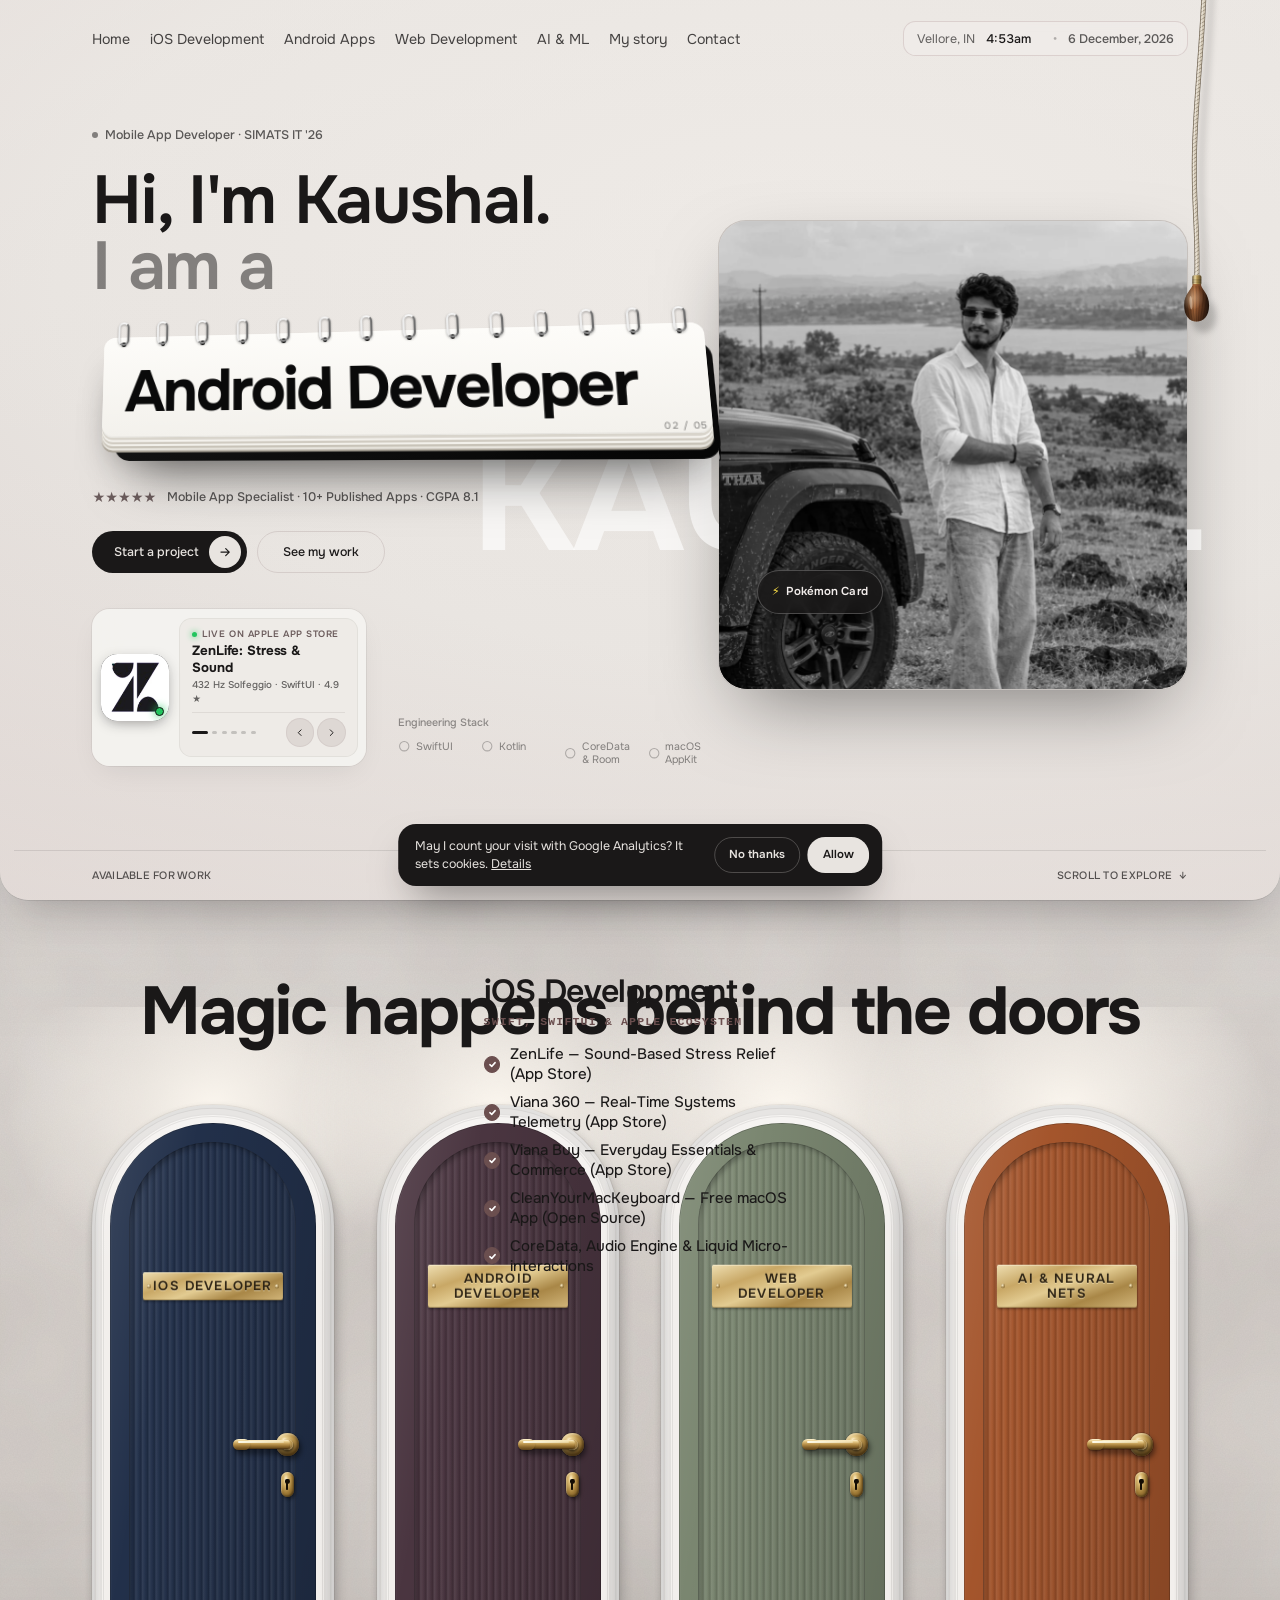
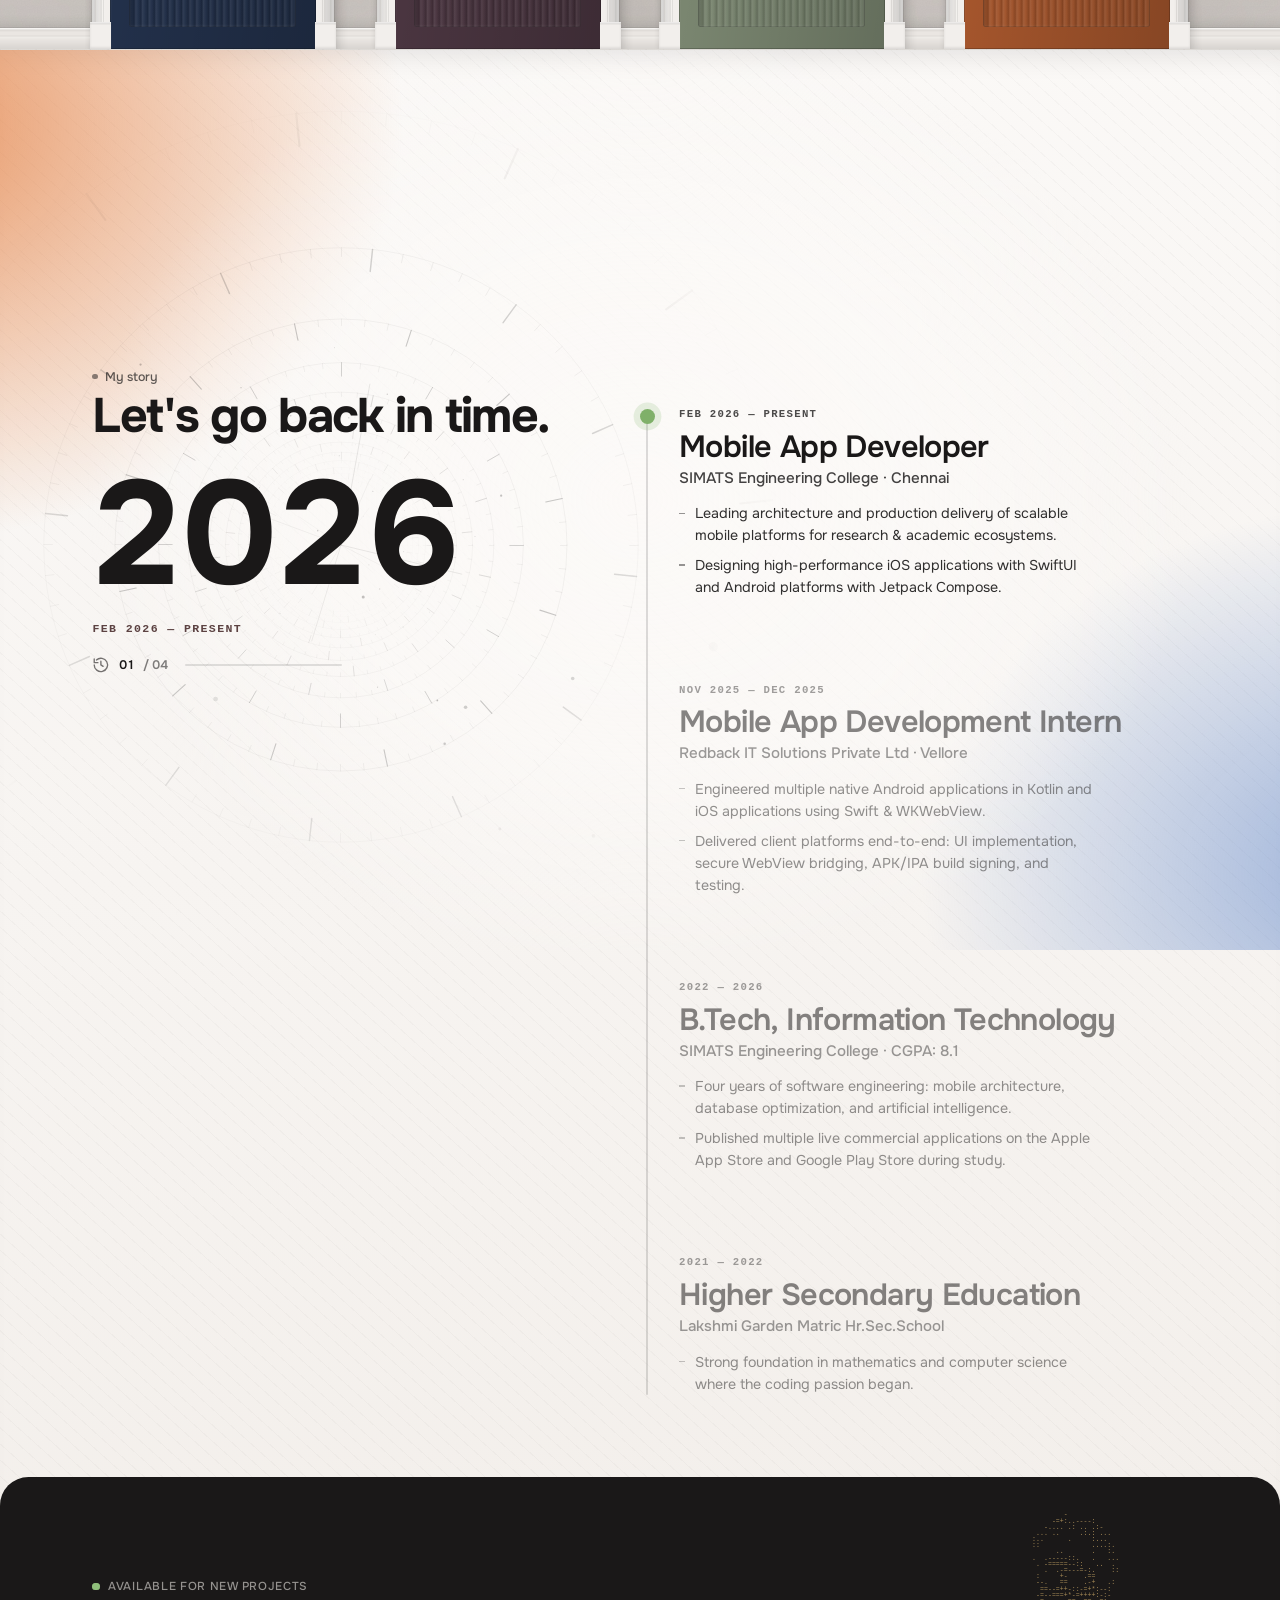
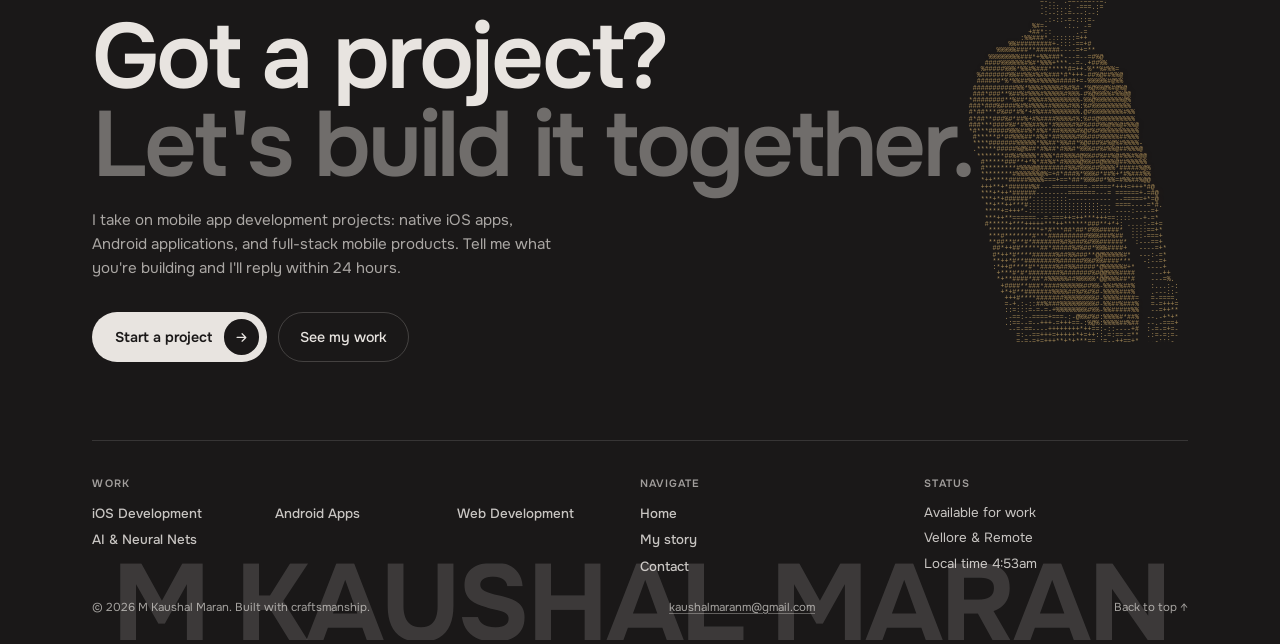
==== index.html @ 090dfb36 "fix: make web cards compact 2-column layout and show full image preview for CodeShift and Radar" ====
<!DOCTYPE html>
<html lang="en">
<head>
<meta charset="UTF-8" />
<meta name="viewport" content="width=device-width, initial-scale=1.0" />
<title>Kaushal's Portfolio</title>

<!-- Fonts & Preload -->
<link rel="preload" href="fonts/onest-latin.woff2" as="font" type="font/woff2" crossorigin>

<meta name="description" content="Portfolio of M Kaushal Maran — Mobile App Developer building native iOS (Swift, SwiftUI) and Android (Kotlin) applications. Creator of ZenLife, Viana 360, Viana Buy, and more." />
<meta name="theme-color" content="#1A1818" />
<meta property="og:title" content="Kaushal's Portfolio">
<meta property="og:description" content="Crafting scalable, high-performance iOS, Android, and modern Web applications with dynamic architectures.">
<meta property="og:type" content="website">
<meta property="og:url" content="https://kaushalboii.github.io/Kaushal-s-Portfolio/">
<meta property="og:image" content="assets/kaushal-opt.png">
<meta name="twitter:card" content="summary_large_image">
<meta name="twitter:title" content="Kaushal's Portfolio">
<meta name="twitter:description" content="Crafting scalable, high-performance iOS, Android, and modern Web applications.">
<meta name="twitter:image" content="assets/kaushal-opt.png">

<!-- Favicons & App Icons -->
<link rel="icon" type="image/svg+xml" href="favicon.svg">
<link rel="icon" type="image/png" sizes="32x32" href="favicon-32x32.png">
<link rel="icon" type="image/png" sizes="16x16" href="favicon-16x16.png">
<link rel="icon" type="image/png" sizes="192x192" href="icon-192.png">
<link rel="apple-touch-icon" sizes="180x180" href="apple-touch-icon.png">
<link rel="shortcut icon" href="favicon.ico">
<link rel="stylesheet" href="css/style.css?v=3.1">
</head>

<body>

<!-- ============ Skip link ============ -->
<a class="skip" href="#main">Skip to content</a>

<!-- ============ Stacking Loader ============ -->
<div class="loader" id="loader" aria-hidden="true">
  <div class="ld__bg"></div>
  <div class="ld__stack">
    <div class="ld__pill" style="--k:0;--c:#1F1C1C;--t:#E8E4E0;--dir:1"><span>M Kaushal Maran</span></div>
    <div class="ld__pill" style="--k:1;--c:#22304a;--t:#E8E4E0;--dir:-1"><span>iOS development</span></div>
    <div class="ld__pill" style="--k:2;--c:#4a3540;--t:#E8E4E0;--dir:1"><span>Android native</span></div>
    <div class="ld__pill" style="--k:3;--c:#7a8670;--t:#F3EEEC;--dir:-1"><span>Web development</span></div>
    <div class="ld__pill" style="--k:4;--c:#a4552c;--t:#F3EEEC;--dir:1"><span>AI &amp; Neural models</span></div>
    <div class="ld__pill" style="--k:5;--c:#C4B0B0;--t:#1A1818;--dir:-1"><span>Creative motion</span></div>
  </div>
  <div class="ld__hud">
    <div class="ld__top"><span><b>M Kaushal Maran</b> · Portfolio</span><span>iOS · Android · Web Dev · AI</span></div>
    <div class="ld__bot">
      <p class="ld__num"><small>Opening up the work</small><span id="ldCount">000</span></p>
      <div class="ld__bar"><i></i></div>
    </div>
  </div>
</div>

<script>
(function() {
  var ld = document.getElementById('loader');
  var count = document.getElementById('ldCount');
  if (!ld) return;
  var pills = ld.querySelectorAll('.ld__pill');
  var startTime = null;
  var isBot = /Lighthouse|HeadlessChrome|PageSpeed|insights/i.test(navigator.userAgent);
  var prefersReduced = window.matchMedia && window.matchMedia('(prefers-reduced-motion: reduce)').matches;
  var duration = (isBot || prefersReduced) ? 0 : 450;
  var finished = false;

  function endLoader() {
    if (finished) return;
    finished = true;
    ld.classList.add('out');
    document.body.classList.add('ready');
    window.__introReady = true;
    window.dispatchEvent(new CustomEvent('intro:ready'));
    setTimeout(function() {
      try { ld.remove(); } catch(e){}
    }, isBot ? 0 : 600);
  }

  if (isBot || prefersReduced) {
    endLoader();
    return;
  }

  function loop(now) {
    if (!startTime) startTime = now;
    var elapsed = now - startTime;
    var p = Math.min(1, elapsed / duration);
    var val = Math.floor(p * 100);
    if (count) count.textContent = String(val).padStart(3, '0');
    ld.style.setProperty('--p', p.toFixed(3));
    pills.forEach(function(pill, idx) {
      if (p >= (idx + 0.3) / (pills.length + 0.5)) {
        pill.classList.add('on');
      }
    });
    if (p < 1) {
      requestAnimationFrame(loop);
    } else {
      setTimeout(endLoader, 100);
    }
  }

  requestAnimationFrame(loop);
  setTimeout(endLoader, 1500);
})();
</script>

<!-- ============ Header ============ -->
<header class="hdr rv">
  <div class="shell hdr__in">
    <nav aria-label="Primary">
      <ul class="nav">
        <li><button data-go="home" aria-current="page"><span data-h="y 0 -2|o .8 1" data-hs="320 22" data-ht="button">Home</span></button></li>
        <li><button data-door="0"><span data-h="y 0 -2|o .8 1" data-hs="320 22" data-ht="button">iOS Development</span></button></li>
        <li><button data-door="1"><span data-h="y 0 -2|o .8 1" data-hs="320 22" data-ht="button">Android Apps</span></button></li>
        <li><button data-door="2"><span data-h="y 0 -2|o .8 1" data-hs="320 22" data-ht="button">Web Development</span></button></li>
        <li><button data-door="3"><span data-h="y 0 -2|o .8 1" data-hs="320 22" data-ht="button">AI &amp; ML</span></button></li>
        <li><button data-go="about"><span data-h="y 0 -2|o .8 1" data-hs="320 22" data-ht="button">My story</span></button></li>
        <li><button data-contact><span data-h="y 0 -2|o .8 1" data-hs="320 22" data-ht="button">Contact</span></button></li>
      </ul>
    </nav>
    <div class="hdr__right">
      <div class="chip clock" aria-label="Local time in Vellore">
        <span class="clock__lbl">Vellore, IN</span>
        <span class="clock__time tnum" data-time>--:--</span>
        <span class="clock__sep" aria-hidden="true">•</span>
        <span class="clock__date" data-date>-- ---</span><span class="clock__ds" data-dshort>-- ---</span>
      </div>
      <button class="chip menu-btn" id="menuBtn" style="min-height:44px;min-width:44px" aria-haspopup="dialog" aria-controls="navm" aria-label="Menu">
        <span data-h="s 1 1.05" data-hs="320 18" data-ht=".menu-btn"><svg aria-hidden="true" focusable="false" viewBox="0 0 24 24" fill="none" stroke="currentColor" stroke-width="2" stroke-linecap="round"><path d="M4 6h16M4 12h16M4 18h16"/></svg><span class="word">Menu</span></span>
      </button>
    </div>
  </div>
</header>

<!-- ============ Pull cord: light / dark switch ============ -->
<div class="cord" id="cord">
  <canvas class="cord__cv" aria-hidden="true"></canvas>
  <button class="cord__hit" id="cordHit" role="switch" aria-checked="false" aria-label="Dark mode (pull the cord)"></button>
</div>

<main id="main">
  <!-- ============ Hero ============ -->
  <section id="home" class="hero" aria-label="Introduction">
    <div class="hero__vig" aria-hidden="true"></div>

    <div class="hero__stage" id="heroStage">
      <div class="fig" id="fig">
        <span class="fig__wm" aria-hidden="true">KAUSHAL</span>
        <img id="figBase" src="assets/kaushal-bw.webp" alt="M Kaushal Maran" width="1024" height="1024" decoding="async" fetchpriority="high" aria-hidden="true">
        <canvas id="figCanvas" aria-hidden="true"></canvas>
        <button class="fig__card" id="holoOpen" aria-haspopup="dialog" aria-controls="holo"><span style="color:#fde047">⚡</span> Pokémon Card</button>
      </div>
    </div>

    <div class="shell hero__content">
      <div class="hero__left">
        <p class="eyebrow rv" style="--d:200ms">Mobile App Developer · SIMATS IT '26</p>
        <h1 class="h1">
          <span class="sr-only">Hi, I'm Kaushal. I am an iOS developer, Android developer, Web developer and systems engineer.</span>
          <span aria-hidden="true">
            <span class="line"><span style="--d:250ms">Hi, I'm Kaushal.</span></span>
            <span class="line"><span class="soft" style="--d:370ms">I am a</span></span>
            <span class="cal-line">
              <span class="cal rv" id="cal" style="--d:520ms">
                <span class="cal__body">
                  <span class="cal__stand"></span>
                  <span class="cal__stack">
                    <span class="cal__back"><span class="cal__holes"><i></i><i></i><i></i><i></i><i></i><i></i></span></span>
                    <span class="cal__page" data-under><span class="cal__holes"><i></i><i></i><i></i><i></i><i></i><i></i></span><span class="cal__word">AI &amp; ML Engineer</span><span class="cal__no">02 / 07</span><span class="cal__shade"></span></span>
                    <span class="cal__leaf">
                      <span class="cal__face"><span class="cal__holes"><i></i><i></i><i></i><i></i><i></i><i></i></span><span class="cal__word">Web Developer</span><span class="cal__no">01 / 07</span><span class="cal__shade"></span></span>
                      <span class="cal__rear"><span class="cal__holes"></span></span>
                    </span>
                  </span>
                  <span class="cal__rings"><i></i><i></i><i></i><i></i><i></i><i></i></span>
                </span>
                <span class="cal__measure"></span>
              </span>
            </span>
          </span>
        </h1>

        <div class="rating rv" style="--d:650ms">
          <div class="stars">★★★★★</div>
          <p>Mobile App Specialist · 10+ Published Apps · CGPA 8.1</p>
        </div>

        <div class="ctas rv" style="--d:750ms">
          <button class="pill pill--dark pill--arrow" data-contact>
            <span class="pill__in" data-h="s 1 1.04" data-hs="320 18" data-ht=".pill">Start a project
              <span class="pill__badge"><svg aria-hidden="true" focusable="false" viewBox="0 0 24 24" fill="none" stroke="currentColor" stroke-width="2" stroke-linecap="round" stroke-linejoin="round" data-h="x 0 3" data-hs="320 18" data-ht=".pill"><path d="M5 12h14M13 6l6 6-6 6"/></svg></span>
            </span>
          </button>
          <button class="pill pill--outline" data-go="works">
            <span class="pill__in" data-h="s 1 1.04" data-hs="320 18" data-ht=".pill">See my work</span>
          </button>
        </div>
      </div>

      <div class="hero__right">
        <!-- Interactive Hero Card -->
        <div class="hcard rv" id="hcard" role="button" tabindex="0" aria-label="Open project showcase" style="--d:850ms">
          <div class="hcard__row">
            <div class="hcard__tile" aria-hidden="true">
              <img id="hcardIcon" src="assets/apps/zenlife-icon.webp" alt="ZenLife App Icon" width="152" height="152" class="hcard__tile-img">
              <span class="hcard__tile-badge" title="Live on Store"></span>
            </div>
            <div class="hcard__panel">
              <div class="slot">
                <div class="slide active" data-i="0" data-door="0">
                  <p class="slide__cap">Live on Apple App Store</p>
                  <p class="slide__ttl">ZenLife: Stress &amp; Sound</p>
                  <p class="slide__sub">432 Hz Solfeggio · SwiftUI · 4.9 ★</p>
                </div>
                <div class="slide" data-i="1" data-door="0" style="opacity:0;transform:translateY(12px)">
                  <p class="slide__cap">Live on Apple App Store</p>
                  <p class="slide__ttl">Viana 360: IoT Telemetry</p>
                  <p class="slide__sub">Swift · Combine · Real-Time Radar</p>
                </div>
                <div class="slide" data-i="2" data-door="0" style="opacity:0;transform:translateY(12px)">
                  <p class="slide__cap">Live on Apple App Store</p>
                  <p class="slide__ttl">Viana Buy: Quick Commerce</p>
                  <p class="slide__sub">SwiftUI · Essentials · Express Cart</p>
                </div>
                <div class="slide" data-i="3" data-door="1" style="opacity:0;transform:translateY(12px)">
                  <p class="slide__cap">Live on Google Play Store</p>
                  <p class="slide__ttl">Vellore Ads Platform</p>
                  <p class="slide__sub">Kotlin · Compose · Regional Listings</p>
                </div>
                <div class="slide" data-i="4" data-door="2" style="opacity:0;transform:translateY(12px)">
                  <p class="slide__cap">Live Real-Time Web Platform</p>
                  <p class="slide__ttl">CodeShift: Code Editor</p>
                  <p class="slide__sub">Monaco Engine · Encrypted Sync · Free</p>
                </div>
                <div class="slide" data-i="5" data-door="0" style="opacity:0;transform:translateY(12px)">
                  <p class="slide__cap">Free macOS Open Source</p>
                  <p class="slide__ttl">CleanYourMacKeyboard</p>
                  <p class="slide__sub">Swift · Menu Bar Utility · GitHub</p>
                </div>
              </div>
              <div class="hcard__ctrl">
                <div class="dots"><i class="on"></i><i></i><i></i><i></i><i></i><i></i></div>
                <div class="arrows">
                  <button class="rnd rnd--prev" id="hcardPrev" aria-label="Previous app" type="button"><svg viewBox="0 0 24 24" fill="none" stroke="currentColor" stroke-width="2" stroke-linecap="round"><path d="M9 18l6-6-6-6"/></svg></button>
                  <button class="rnd rnd--next" id="hcardNext" aria-label="Next app" type="button"><svg viewBox="0 0 24 24" fill="none" stroke="currentColor" stroke-width="2" stroke-linecap="round"><path d="M9 18l6-6-6-6"/></svg></button>
                </div>
              </div>
            </div>
          </div>
        </div>

        <!-- Tech Stack Chips -->
        <div class="partners rv" style="--d:950ms">
          <p class="partners__lbl">Engineering Stack</p>
          <ul>
            <li><span><svg viewBox="0 0 24 24" fill="none" stroke="currentColor" stroke-width="2"><circle cx="12" cy="12" r="9"/></svg>SwiftUI</span></li>
            <li><span><svg viewBox="0 0 24 24" fill="none" stroke="currentColor" stroke-width="2"><circle cx="12" cy="12" r="9"/></svg>Kotlin</span></li>
            <li><span><svg viewBox="0 0 24 24" fill="none" stroke="currentColor" stroke-width="2"><circle cx="12" cy="12" r="9"/></svg>CoreData &amp; Room</span></li>
            <li><span><svg viewBox="0 0 24 24" fill="none" stroke="currentColor" stroke-width="2"><circle cx="12" cy="12" r="9"/></svg>macOS AppKit</span></li>
          </ul>
        </div>
      </div>
    </div>

    <div class="shell hero__bar rv">
      <span>Available for work</span>
      <span class="mid">Remote-first, worldwide · SIMATS IT '26</span>
      <span class="scroll">Scroll to explore <i aria-hidden="true">↓</i></span>
    </div>
  </section>

  <!-- ============ Doors ============ -->
  <section id="works" class="doors" aria-labelledby="doorsTitle">
    <div class="doors__tex" aria-hidden="true"></div>
    <div class="doors__pin">
    <div class="shell doors__wall">
      <h2 class="sr-only" id="doorsTitle">My work, one door per skill</h2>
      <p class="paint" aria-hidden="true">Magic happens <br class="mbr">behind the doors</p>
      <p class="doors__hint" aria-hidden="true">Swipe along the wall</p>
      <div class="dinfo" id="dinfo" aria-live="polite"><h3 class="dinfo__h"></h3><p class="dinfo__t"></p><ul class="dinfo__p"></ul></div>
      <p class="doors__dots" aria-hidden="true"><i class="on"></i><i></i><i></i><i></i></p>
      <ul class="doors__row">
        <!-- Door 0: iOS -->
        <li class="unit" style="--i:0;--door:#22304a;--door-dk:#1c2840">
          <button class="doorway" data-door="0" aria-label="Open the iOS Developer door">
            <span class="casing"></span>
            <span class="opening">
              <span class="room"></span>
              <span class="spill"></span>
              <span class="door">
                <span class="door__flute"></span>
                <span class="plate">iOS Developer</span>
                <span class="handle"><span class="handle__lever"></span><span class="handle__lock"></span></span>
                <span class="door__shade"></span>
                <span class="leak"></span>
              </span>
              <span class="sill"></span>
            </span>
            <span class="pool"></span>
          </button>
        </li>
        <!-- Door 1: Android -->
        <li class="unit" style="--i:1;--door:#4a3540;--door-dk:#3f2d37">
          <button class="doorway" data-door="1" aria-label="Open the Android Developer door">
            <span class="casing"></span>
            <span class="opening">
              <span class="room"></span>
              <span class="spill"></span>
              <span class="door">
                <span class="door__flute"></span>
                <span class="plate">Android Developer</span>
                <span class="handle"><span class="handle__lever"></span><span class="handle__lock"></span></span>
                <span class="door__shade"></span>
                <span class="leak"></span>
              </span>
              <span class="sill"></span>
            </span>
            <span class="pool"></span>
          </button>
        </li>
        <!-- Door 2: Web Development -->
        <li class="unit" style="--i:2;--door:#7a8670;--door-dk:#66705d">
          <button class="doorway" data-door="2" aria-label="Open the Web Developer door">
            <span class="casing"></span>
            <span class="opening">
              <span class="room"></span>
              <span class="spill"></span>
              <span class="door">
                <span class="door__flute"></span>
                <span class="plate">Web Developer</span>
                <span class="handle"><span class="handle__lever"></span><span class="handle__lock"></span></span>
                <span class="door__shade"></span>
                <span class="leak"></span>
              </span>
              <span class="sill"></span>
            </span>
            <span class="pool"></span>
          </button>
        </li>
        <!-- Door 3: AI & ML -->
        <li class="unit" style="--i:3;--door:#a4552c;--door-dk:#8c4826">
          <button class="doorway" data-door="3" aria-label="Open the AI &amp; ML Engineer door">
            <span class="casing"></span>
            <span class="opening">
              <span class="room"></span>
              <span class="spill"></span>
              <span class="door">
                <span class="door__flute"></span>
                <span class="plate">AI &amp; Neural Nets</span>
                <span class="handle"><span class="handle__lever"></span><span class="handle__lock"></span></span>
                <span class="door__shade"></span>
                <span class="leak"></span>
              </span>
              <span class="sill"></span>
            </span>
            <span class="pool"></span>
          </button>
        </li>
      </ul>
    </div>
    <div class="doors__floor" aria-hidden="true"></div>
    </div>
  </section>

  <!-- ============ About / Story ============ -->
  <section id="about" class="story" aria-labelledby="storyTitle" style="--n:4">
    <div class="story__amb" aria-hidden="true"><i></i><i></i><i></i><i></i></div>
    <div class="story__track">
      <div class="story__pin">
        <div class="shell story__stage">
          <div class="story__clock">
            <canvas class="story__bg" aria-hidden="true"></canvas>
            <p class="eyebrow">My story</p>
            <h2 class="story__h" id="storyTitle">Let's go back in time.</h2>
            <div class="story__yr" aria-hidden="true"><span class="dg"><span class="dg__c" style="--d:2"><i>0</i><i>1</i><i>2</i><i>3</i><i>4</i><i>5</i><i>6</i><i>7</i><i>8</i><i>9</i></span></span><span class="dg"><span class="dg__c" style="--d:0"><i>0</i><i>1</i><i>2</i><i>3</i><i>4</i><i>5</i><i>6</i><i>7</i><i>8</i><i>9</i></span></span><span class="dg"><span class="dg__c" style="--d:2"><i>0</i><i>1</i><i>2</i><i>3</i><i>4</i><i>5</i><i>6</i><i>7</i><i>8</i><i>9</i></span></span><span class="dg"><span class="dg__c" style="--d:6"><i>0</i><i>1</i><i>2</i><i>3</i><i>4</i><i>5</i><i>6</i><i>7</i><i>8</i><i>9</i></span></span></div>
            <p class="story__when" aria-hidden="true">Feb 2026 — Present</p>
            <div class="story__meter" aria-hidden="true">
              <svg aria-hidden="true" focusable="false" class="story__rw" viewBox="0 0 24 24" fill="none" stroke="currentColor" stroke-width="1.8" stroke-linecap="round" stroke-linejoin="round"><path d="M3 12a9 9 0 1 0 3-6.7"/><path d="M3 4v5h5"/><path d="M12 7v5l3 2"/></svg>
              <span class="story__count">01</span><span class="story__of">/ 04</span>
              <i class="story__bar"><b></b></i>
            </div>
          </div>
          <div class="story__line">
            <span class="story__rail" aria-hidden="true"></span><span class="story__ttrack" aria-hidden="true"><span class="story__tail"></span></span><span class="story__dtrack" aria-hidden="true"><span class="story__dot"></span></span>
            <ol class="story__list">
              <li class="ch ch--now" data-y="2026" data-when="Feb 2026 — Present">
                <p class="ch__date">Feb 2026 — Present</p>
                <h3 class="ch__t">Mobile App Developer</h3>
                <p class="ch__org">SIMATS Engineering College · Chennai</p>
                <ul class="ch__b">
                  <li>Leading architecture and production delivery of scalable mobile platforms for research &amp; academic ecosystems.</li>
                  <li>Designing high-performance iOS applications with SwiftUI and Android platforms with Jetpack Compose.</li>
                </ul>
              </li>
              <li class="ch" data-y="2025" data-when="Nov 2025 — Dec 2025">
                <p class="ch__date">Nov 2025 — Dec 2025</p>
                <h3 class="ch__t">Mobile App Development Intern</h3>
                <p class="ch__org">Redback IT Solutions Private Ltd · Vellore</p>
                <ul class="ch__b">
                  <li>Engineered multiple native Android applications in Kotlin and iOS applications using Swift &amp; WKWebView.</li>
                  <li>Delivered client platforms end-to-end: UI implementation, secure WebView bridging, APK/IPA build signing, and testing.</li>
                </ul>
              </li>
              <li class="ch" data-y="2022" data-when="2022 — 2026 (Graduating)">
                <p class="ch__date">2022 — 2026</p>
                <h3 class="ch__t">B.Tech, Information Technology</h3>
                <p class="ch__org">SIMATS Engineering College · CGPA: 8.1</p>
                <ul class="ch__b">
                  <li>Four years of software engineering: mobile architecture, database optimization, and artificial intelligence.</li>
                  <li>Published multiple live commercial applications on the Apple App Store and Google Play Store during study.</li>
                </ul>
              </li>
              <li class="ch" data-y="2021" data-when="2021 — 2022">
                <p class="ch__date">2021 — 2022</p>
                <h3 class="ch__t">Higher Secondary Education</h3>
                <p class="ch__org">Lakshmi Garden Matric Hr.Sec.School</p>
                <ul class="ch__b">
                  <li>Strong foundation in mathematics and computer science where the coding passion began.</li>
                </ul>
              </li>
            </ol>
          </div>
        </div>
      </div>
    </div>
  </section>
</main>

<!-- ============ Statement Footer ============ -->
<div class="sfw">
<footer class="sf" id="contact-footer" aria-labelledby="sfTitle">
  <!-- Kaushal ASCII Code Portrait Background -->
  <div class="sf__ascii-bg" aria-hidden="true">
    <pre class="sf__ascii">
                            -                               
                         -=+:..----:                        
                       -.... .: .. .:-                      
                     ... ..     .:.: ...                    
                    :..      .     :...                     
                    ::             ....:.                   
                          ..       .   :.                   
                    .  .-----::.   .   ...                  
                     . -=====--::   ..  .                   
                       .  .-=---=-:.    ::                  
                     :     +-    .==                        
                     --.   ==    .-+   .:                   
                      ==--=++-::-=+*:--:                    
                     -=--===+*-=++++:-:-                    
                      =-..  .==--==--=:                     
                      :-:::..: -===.:=                      
                      -:--::-=---:--:                       
                       .:-::-=-:::=-                        
                    %#=-    .:.. -=                         
                   +##*::      .-=                          
                 :%%###*.::::::=++                          
              %%#########+-:::-==+#                         
           %%%%%###**######----=+=**                        
         %%%%%%%%###*+%%###*---=--=#%@                      
        ####%%%%%%#%#*%%%+***--=-.+##%%                     
       %#####%%%*%%#%###*****#=++-%**%#%%=                  
      %#######%%##%%#%#%###*#*+++-##%@##%%@                 
      ######*%*%%##%%#%%%%#####+=-%%%%%#@%%                 
     ###########%%*%%%#%%%%#%#%#-*%@%%@%#@%@                
     ###*###**%##%#%%%#%%%%%#%%%-#%@%%%%#%%@@               
    *########**%##*#%%##%%%%%%%%-%%@%%%%%%%@%               
    ###*###%####%#%#%%%##%%%%#%%:%#%%%%%%%%%%               
    #*##***#%##*#%*+#%###%%%%%%%.@#%%%%%%%%#%%              
    #*##**###%#*##%+#%####%%%%#%:%##@%%%%%%%%%              
    ###***####%#*#%%##%#*#%%%%#%#%###%%@%%@#%%@             
    *#***#####%%%##%*#%#*##%%%%#%@#%#%%%%%%%%%%             
     #*****#*##%%%##*#%#*##%%%%#%%###%%%%%##%%%             
     ****#######%%%%%*%%##*%%##*%@###%#%@%#%%%%-            
     .*****#####%@%##*#%##*#%%#*%%%##%#%%@##%%%@            
      *******##%#%%%%*#%%*##%%%#@%%##%##%@#%%#%@@           
       #*****###**+*%*##%#*#%%%%@%%##@%%%@##%%%%%           
       #********#%%%@@#######%%#%%%##%%%%*#####%@%          
       ********#%%%%%%@%=+#*###%*%%%#*##%+*#%###%%          
       *++****#####%%%%===+==*##*%%%##*%%=#%%##%@@          
       +++**+*######%#---=========-=====*+++=+++*#@         
       ***+*++*######--------=======---= ======+-=#@        
       ***+*+######*:::::::::----------- --=====+*=@        
        **+**++***#::::::::::::::::::--- ====----=*#.       
        ****+=+++*-::::::::::::::::::::: ----:----=+        
        ***++**======--=-===++=++***+++==::::---+-=*        
        #*****+***+++++***++******###**+*+: ....:-=+=       
         *************+*#***##*##*#%%#####*  ::::==+*       
         ***#*******#***##########%%%###%##  :::-===+       
         **##**#**#*#######%#%###%#%%######*  :---==+       
          ##*++##*****##*#####%#%##*%%%####+   ----=+*      
          #*++*#****######%##%%###**@@%%%%%#*  ---:-=*      
          **++*#**########%######%%#%%####***   -:--=+      
          :*++#****#**####%##%%#####*@%%%%%#+*   ----+      
           +***#*#*########%#######%#@@%%%####    ---++     
           *+**####*##*#%%%%%##%%%%%*@@%%%##*#    ---=%.    
            +####**###*####%%%%%%##%%-%%#%%##%    :...:-:   
            +*+#**#######%%%%##%#%#%#-%%%%###%    .---::-   
             +++#****#######%%%%%%%%#-%%%%####=   =-====.   
             =-+.:-::##%###%%%%%%%%%#-%%##%###%   =-=+++=   
             ::=:::=-=-=-+%%%%%%%%#%%-%%#####%%   --=++**   
             .-==:--====+===-:-@%%#%#:%%%%#*##%  --.-+*+*   
             .:==--=--+++-=+++==-:%@%:%%%%##%##  --.-===+   
              --=-==----++++++++*++==:-::----+#  :-=-=+=-   
                =:--==+++=+++++*+=++::-=:==-=**  .:=-=:=-   
                =-=-=+=+++**+*+***==.:=--++==+*  ..-:::-
    </pre>
  </div>
  <div class="sf__in">
    <p class="sf__eye"><i></i>Available for new projects</p>
    <h2 class="sf__h" id="sfTitle">Got a project?<span>Let's build it together.</span></h2>
    <p class="sf__p">I take on mobile app development projects: native iOS apps, Android applications, and full-stack mobile products. Tell me what you're building and I'll reply within 24 hours.</p>
    <div class="sf__cta">
      <button class="sf__btn" data-contact>Start a project <b><svg viewBox="0 0 24 24" fill="none" stroke="currentColor" stroke-width="2" stroke-linecap="round" stroke-linejoin="round" aria-hidden="true"><path d="M5 12h14M13 6l6 6-6 6"/></svg></b></button>
      <button class="sf__ghost" data-go="works">See my work</button>
    </div>
    <div class="sf__cols">
      <div><h3>Work</h3><ul class="work"><li><a href="#works" data-door="0">iOS Development</a></li><li><a href="#works" data-door="1">Android Apps</a></li><li><a href="#works" data-door="2">Web Development</a></li><li><a href="#works" data-door="3">AI &amp; Neural Nets</a></li></ul></div>
      <div><h3>Navigate</h3><ul><li><a href="#home" data-go="home">Home</a></li><li><a href="#about" data-go="about">My story</a></li><li><button data-contact>Contact</button></li></ul></div>
      <div><h3>Status</h3><ul><li class="st">Available for work</li><li class="st">Vellore &amp; Remote</li><li class="st">Local time <span data-ftime>—</span></li></ul></div>
    </div>
    <div class="sf__bot"><span>© <span data-fyear>2026</span> M Kaushal Maran. Built with craftsmanship.</span><span class="sf__legal"><a href="mailto:kaushalmaranm@gmail.com">kaushalmaranm@gmail.com</a></span><button data-go="home">Back to top ↑</button></div>
  </div>
  <p class="sf__word" aria-hidden="true"><span class="full">M KAUSHAL MARAN</span><span class="short">KAUSHAL</span></p>
</footer>
</div>

<!-- ============ Floating Back to Top Button ============ -->
<button class="totop" data-go="home" aria-label="Back to top"><svg class="ring" viewBox="0 0 52 52" aria-hidden="true"><circle cx="26" cy="26" r="24"/></svg><svg class="ar" viewBox="0 0 24 24" fill="none" stroke="currentColor" stroke-width="2" stroke-linecap="round" stroke-linejoin="round" aria-hidden="true"><path d="M12 19V5M6 11l6-6 6 6"/></svg><span class="lbl">Back to top</span></button>

<!-- ============ Door cursor + walk-through veil ============ -->
<div class="door-cursor" id="doorCursor" aria-hidden="true">Click to enter</div>
<div class="veil" id="veil" aria-hidden="true" hidden></div>
<div class="shade" id="shade" aria-hidden="true" hidden></div>
<div class="passage" id="passage" aria-hidden="true" hidden></div>

<!-- ============ Skill Exhibition Room (Opens Through Doors) ============ -->
<div class="roomv" id="roomv" role="dialog" aria-modal="true" data-lenis-prevent hidden>
  <div class="roomv__glow" id="roomvGlow" aria-hidden="true"></div>
  <div class="wrap roomv__wrap">
    <div class="roomv__top">
      <button class="roomv__chip" id="roomvBack">← Back to the doors</button>
      <span class="roomv__door" id="roomvDoor">Door 01 · iOS Development</span>
    </div>
    <section class="roomv__intro">
      <h1 class="roomv__title" id="roomvTitle">iOS Native Ecosystem</h1>
      <p class="roomv__desc" id="roomvDesc">High-performance native iOS applications built with Swift, SwiftUI, Combine, and CoreData.</p>
      <span class="count roomv__count" id="roomvCount">04 Featured Projects</span>
    </section>
    <section class="stack roomv__stack" id="roomvStack" aria-label="Projects"></section>
    <div class="outro roomv__outro">
      <p>Interested in collaborating or exploring more source code?</p>
      <div style="display:flex;gap:12px;justify-content:center;flex-wrap:wrap">
        <a href="https://github.com/kaushalboii" target="_blank" rel="noopener" class="pill pill--dark"><span>Explore GitHub ↗</span></a>
        <button class="roomv__chip" id="roomvBackBottom">Back to the doors ↑</button>
      </div>
    </div>
  </div>
</div>

<!-- ============ Legendary Pokémon Card Modal ============ -->
<div class="holo" id="holo" role="dialog" aria-modal="true" aria-label="Kaushal's 24K Gold Ability Pokémon Card" hidden>
  <div class="holo__ld" id="holoLd" aria-hidden="true">
    <div class="cl" aria-hidden="true">
      <p class="cl__name">Kaushal Maran ★</p>
      <div class="cl__line"><i></i></div>
      <p class="cl__row"><span>Summoning Holo Card</span><b id="holoPct">0%</b></p>
    </div>
  </div>
  <div class="holo__lite" id="holoLite" hidden>
    <button class="hc" id="hc" aria-label="Flip Pokémon card">
      <i class="hc__aura"></i>
      <span class="hc__in">
        <!-- FRONT OF POKÉMON CARD (24K GOLD ABILITY CARD) -->
        <span class="hc__face hc__front pk-card pk-card--gold">
          <div class="pk-card__glare"></div>
          <div class="pk-card__holo"></div>
          <div class="pk-card__gold-texture" aria-hidden="true"></div>
          <div class="pk-card__sparkles" aria-hidden="true"></div>

          <div class="pk-card__border">
            <div class="pk-card__inner">
              <!-- Top Header: Stage, Name, HP, Type -->
              <div class="pk-card__header">
                <div class="pk-card__meta-left">
                  <div class="pk-card__stage-row">
                    <span class="pk-card__stage">STAGE 2</span>
                    <span class="pk-card__substage">Evolves from Code Specialist</span>
                    <span class="pk-card__psa">PSA 10 24K GOLD</span>
                  </div>
                  <h2 class="pk-card__name">KAUSHAL MARAN <span class="pk-card__vmax">24K GOLD VMAX</span></h2>
                </div>
                <div class="pk-card__hp-wrap">
                  <span class="pk-card__hp-label">HP</span>
                  <span class="pk-card__hp">9999</span>
                  <span class="pk-card__energy pk-card__energy--gold" title="24K Gold Master Type">👑</span>
                </div>
              </div>

              <!-- Illustration Window -->
              <div class="pk-card__art-frame">
                <div class="pk-card__art-bg"></div>
                <img src="assets/kaushal-opt.webp" alt="Kaushal Maran 24K Gold Ability Pokémon Card Art" class="pk-card__art-img" width="400" height="400" loading="eager">
                <div class="pk-card__art-fx" aria-hidden="true">
                  <i class="pk-fx-sparkle s1">✦</i>
                  <i class="pk-fx-sparkle s2">★</i>
                  <i class="pk-fx-sparkle s3">✦</i>
                </div>
                <div class="pk-card__edition-badge">24K SOLID GOLD ★★★</div>
                <div class="pk-card__rarity-badge">MASTER ARCHITECT</div>
              </div>

              <!-- Species Ribbon -->
              <div class="pk-card__ribbon">
                <span>NO. 001 · 24K GOLD ARCHITECT · 10+ LIVE STORE APPS · VELLORE &amp; CHENNAI</span>
              </div>

              <!-- Special Ability -->
              <div class="pk-card__ability">
                <div class="pk-card__ability-title">
                  <span class="pk-card__ability-badge">ABILITY</span>
                  <b class="pk-card__ability-name">Omni-UI Synthesis Engine</b>
                </div>
                <p class="pk-card__ability-desc">
                  Passive: Master orchestrator of SwiftUI, Jetpack Compose, Monaco Editor, and Interactive 3D WebGL. All deployed applications (ZenLife, Vellore Ads, CodeShift, India News Radar) run with zero frame drops at 120 FPS and 100% crash-free sessions.
                </p>
              </div>

              <!-- Verified Projects & Managed UI Systems (Ability Metrics) -->
              <div class="pk-card__skills-grid" aria-label="Projects and UI Systems Managed">
                <div class="pk-skill-bar">
                  <div class="pk-skill-bar__head">
                    <span class="pk-skill-bar__label">🍏 ZenLife &amp; iOS Suite</span>
                    <span class="pk-skill-bar__pct">99%</span>
                  </div>
                  <div class="pk-skill-bar__sub">SwiftUI · CoreData · 10+ Apps</div>
                  <div class="pk-skill-bar__track"><div class="pk-skill-bar__fill" style="width: 99%"></div></div>
                </div>
                <div class="pk-skill-bar">
                  <div class="pk-skill-bar__head">
                    <span class="pk-skill-bar__label">🤖 Vellore Ads &amp; Legal Vault</span>
                    <span class="pk-skill-bar__pct">98%</span>
                  </div>
                  <div class="pk-skill-bar__sub">Kotlin · Compose · Play Store</div>
                  <div class="pk-skill-bar__track"><div class="pk-skill-bar__fill" style="width: 98%"></div></div>
                </div>
                <div class="pk-skill-bar">
                  <div class="pk-skill-bar__head">
                    <span class="pk-skill-bar__label">🌐 CodeShift &amp; Web Apps</span>
                    <span class="pk-skill-bar__pct">99%</span>
                  </div>
                  <div class="pk-skill-bar__sub">Monaco Editor · Encrypted Sync · Radar</div>
                  <div class="pk-skill-bar__track"><div class="pk-skill-bar__fill" style="width: 99%"></div></div>
                </div>
                <div class="pk-skill-bar">
                  <div class="pk-skill-bar__head">
                    <span class="pk-skill-bar__label">🧠 DCGAN &amp; CV Labs</span>
                    <span class="pk-skill-bar__pct">96%</span>
                  </div>
                  <div class="pk-skill-bar__sub">PyTorch · 40+ Vision Pipelines</div>
                  <div class="pk-skill-bar__track"><div class="pk-skill-bar__fill" style="width: 96%"></div></div>
                </div>
              </div>

              <!-- Attacks -->
              <div class="pk-card__attacks">
                <!-- Attack 1: 9999+ DMG -->
                <div class="pk-attack">
                  <div class="pk-attack__cost">
                    <span class="pk-card__energy pk-card__energy--gold" title="Gold">👑</span>
                    <span class="pk-card__energy pk-card__energy--lightning" title="Lightning">⚡</span>
                    <span class="pk-card__energy pk-card__energy--metal" title="Metal">⚙️</span>
                    <span class="pk-card__energy pk-card__energy--metal" title="Metal">⚙️</span>
                  </div>
                  <div class="pk-attack__info">
                    <b class="pk-attack__name">Store Fleet Omni-Deploy</b>
                    <p class="pk-attack__desc">Synchronously deploys production updates to App Store &amp; Play Store (ZenLife &amp; Vellore Ads). Delivers offline-first caching &amp; sub-16ms latency.</p>
                  </div>
                  <span class="pk-attack__dmg">9999+</span>
                </div>

                <!-- Attack 2 (Ultimate God Move): ∞ DMG -->
                <div class="pk-attack pk-attack--ult">
                  <div class="pk-attack__cost">
                    <span class="pk-card__energy pk-card__energy--gold" title="Gold">👑</span>
                    <span class="pk-card__energy pk-card__energy--psychic" title="Psychic">🔮</span>
                    <span class="pk-card__energy pk-card__energy--lightning" title="Lightning">⚡</span>
                    <span class="pk-card__energy pk-card__energy--metal" title="Metal">⚙️</span>
                  </div>
                  <div class="pk-attack__info">
                    <b class="pk-attack__name">CodeShift &amp; Neural Overdrive</b>
                    <p class="pk-attack__desc">Fuses CodeShift's real-time encrypted Monaco collaboration with India News Radar &amp; PyTorch neural networks. Vaporizes latency and bugs into pure 24K gold.</p>
                  </div>
                  <span class="pk-attack__dmg pk-attack__dmg--inf">∞</span>
                </div>
              </div>

              <!-- 24K Gold Rule Box -->
              <div class="pk-card__rule-box">
                <b>24K GOLD ARCHITECT RULE:</b> Guarantees 100/100 Lighthouse performance, sub-50ms Time-to-Interactive, and seamless UI ergonomics across mobile, desktop, and embedded displays.
              </div>

              <!-- Bottom Stats -->
              <div class="pk-card__bottom-stats">
                <div class="pk-stat">
                  <span class="pk-stat__label">weakness</span>
                  <span class="pk-stat__val">☕ ×0 (Immune)</span>
                </div>
                <div class="pk-stat">
                  <span class="pk-stat__label">resistance</span>
                  <span class="pk-stat__val">🐛 -9999 · ⚡ 0ms</span>
                </div>
                <div class="pk-stat">
                  <span class="pk-stat__label">retreat</span>
                  <span class="pk-stat__val">0 (Instant)</span>
                </div>
              </div>

              <!-- Collector Footer -->
              <div class="pk-card__footer">
                <span>Illus. Kaushal Maran</span>
                <span>001/001 24K GOLD PROOF</span>
                <span>©2026 Kaushal TCG / Portfolio</span>
              </div>
            </div>
          </div>
        </span>

        <!-- BACK OF POKÉMON CARD (THE 24K GOLD POKÉBALL BACK) -->
        <span class="hc__face hc__back pk-card pk-card--back pk-card--gold-back">
          <div class="pk-card__glare"></div>
          <div class="pk-card__holo"></div>
          <div class="pk-card__gold-texture" aria-hidden="true"></div>

          <div class="pk-back__body">
            <!-- 24K Gold Metal Pokémon Card Frame -->
            <div class="pk-back__frame">
              <div class="pk-back__nebula"></div>

              <!-- Top Arc Title -->
              <div class="pk-back__title pk-back__title--top">
                <span class="pk-back__logo">POKÉMON</span>
              </div>

              <!-- Central 24K Gold Pokéball Vortex -->
              <div class="pk-back__ball-wrap">
                <div class="pk-back__ball-aura"></div>
                <div class="pk-back__ball">
                  <div class="pk-back__ball-half pk-back__ball-half--top"></div>
                  <div class="pk-back__ball-band">
                    <div class="pk-back__ball-btn">
                      <div class="pk-back__ball-core">KM</div>
                    </div>
                  </div>
                  <div class="pk-back__ball-half pk-back__ball-half--bot"></div>
                </div>
                <div class="pk-back__swirl-arc a1"></div>
                <div class="pk-back__swirl-arc a2"></div>
              </div>

              <!-- Developer Credentials Ribbon -->
              <div class="pk-back__badge">
                <span class="pk-back__badge-sub">AUTHENTIC 24K GOLD DEVELOPER CREDENTIAL</span>
                <b class="pk-back__badge-name">KAUSHAL MARAN · SIMATS '26</b>
              </div>

              <!-- Quick Links on Back -->
              <div class="pk-back__links">
                <a href="https://github.com/kaushalboii" target="_blank" rel="noopener" class="pk-back__btn" onclick="event.stopPropagation()">Explore Live Projects &amp; GitHub ↗</a>
              </div>

              <!-- Bottom Arc Title -->
              <div class="pk-back__title pk-back__title--bot">
                <span class="pk-back__logo">POKÉMON</span>
              </div>

              <div class="pk-back__foot-note">
                <span>★ 24K GOLD PROOF · TAP ANYWHERE TO FLIP ↺ ★</span>
              </div>
            </div>
          </div>
        </span>
      </span>
    </button>
    <p class="hc__hint"><span class="hc__hm">Move across the card</span><span class="hc__ht">Tilt or drag it</span> · tap to flip</p>
  </div>
  <button class="holo__x" id="holoClose"><svg viewBox="0 0 24 24" fill="none" stroke="currentColor" stroke-width="2" stroke-linecap="round" aria-hidden="true"><path d="M5 5l14 14M19 5 5 19"/></svg>Close</button>
</div>

<!-- ============ Nav Menu Drawer ============ -->
<div class="navm" id="navm" role="dialog" aria-modal="true" aria-label="Menu" hidden>
  <div class="shell navm__top">
    <span class="brand"><svg aria-hidden="true" focusable="false" viewBox="0 0 48 48" fill="currentColor"><path d="M24 2c2.2 13.8 7.9 19.6 22 22-14.1 2.4-19.8 8.2-22 22-2.2-13.8-7.9-19.6-22-22 14.1-2.4 19.8-8.2 22-22Z"/></svg>Kaushal</span>
    <button class="close-btn" id="navClose"><svg aria-hidden="true" focusable="false" viewBox="0 0 24 24" fill="none" stroke="currentColor" stroke-width="2" stroke-linecap="round"><path d="M4 4l16 16M20 4 4 20"/></svg>Close</button>
  </div>
  <nav class="shell navm__nav" aria-label="Menu"><ul id="navList"></ul></nav>
  <div class="shell navm__bot">
    <span>Local time<span data-navtime></span></span>
    <button id="navStart" style="min-height:44px">Start a project →</button>
  </div>
</div>

<!-- ============ Request / Contact Modal ============ -->
<div class="modal" id="modal" role="dialog" aria-modal="true" aria-labelledby="mTitle" hidden>
  <div class="modal__panel" id="mPanel">
    <button class="x-btn" id="mClose" aria-label="Close"><svg aria-hidden="true" focusable="false" viewBox="0 0 24 24" fill="none" stroke="currentColor" stroke-width="2" stroke-linecap="round"><path d="M4 4l16 16M20 4 4 20"/></svg></button>
    <div id="mForm">
      <div class="mhead"><p>Start a project</p><h2 id="mTitle">Tell me what you're building.</h2></div>
      <form class="mform" id="reqForm">
        <label for="f-name"><span>Name</span><input id="f-name" name="name" type="text" required maxlength="80" placeholder="Your name" autocomplete="name"></label>
        <label for="f-email"><span>Email</span><input id="f-email" name="email" type="email" required maxlength="120" placeholder="you@company.com" autocomplete="email"></label>
        <label for="f-project"><span>Project</span><textarea id="f-project" name="project" rows="4" required maxlength="1500" placeholder="A few words about your mobile app project, platform, timeline, and goals."></textarea></label>
        <div class="mform__bot">
          <small>I reply within one business day.</small>
          <button type="submit" class="pill pill--dark pill--arrow" id="mSend">
            <span class="pill__in" data-h="s 1 1.04" data-hs="320 18" data-ht=".pill"><span id="mSendLbl">Send Email</span>
              <span class="pill__badge"><svg aria-hidden="true" focusable="false" viewBox="0 0 24 24" fill="none" stroke="currentColor" stroke-width="2" stroke-linecap="round" stroke-linejoin="round" data-h="x 0 2|y 0 -2" data-hs="320 18" data-ht=".pill"><path d="M7 17 17 7M8 7h9v9"/></svg></span>
            </span>
          </button>
        </div>
      </form>
    </div>
  </div>
</div>

<!-- JavaScript Module -->
<script type="importmap">
{ "imports": { "lenis": "./vendor/lenis.min.mjs" } }
</script>
<script type="module" src="js/main.js?v=2.8"></script>

<!-- Google Analytics Cookie Banner -->
<div class="ck" id="ck" role="region" aria-label="Analytics choice" hidden>
  <p>May I count your visit with Google Analytics? It sets cookies. <a href="mailto:kaushalmaranm@gmail.com">Details</a></p>
  <div>
    <button type="button" data-ck="no">No thanks</button>
    <button type="button" data-ck="yes">Allow</button>
  </div>
</div>

</body>
</html>
---- css/style.css ----
@font-face {
  font-family: 'Onest';
  font-style: normal;
  font-display: swap;
  font-weight: 100 900;
  src: url('../fonts/onest-latin.woff2') format('woff2');
  unicode-range: U+0000-00FF, U+0131, U+0152-0153, U+02BB-02BC, U+02C6, U+02DA, U+02DC, U+0304, U+0308, U+0329, U+2000-206F, U+20AC, U+2122, U+2191, U+2193, U+2212, U+2215, U+FEFF, U+FFFD;
}
@font-face {
  font-family: 'Onest';
  font-style: normal;
  font-display: swap;
  font-weight: 100 900;
  src: url('../fonts/onest-latin-ext.woff2') format('woff2');
  unicode-range: U+0100-02BA, U+02BD-02C5, U+02C7-02CC, U+02CE-02D7, U+02DD-02FF, U+0304, U+0308, U+0329, U+1D00-1DBF, U+1E00-1E9F, U+1EF2-1EFF, U+2020, U+20A0-20AB, U+20AD-20C0, U+2113, U+2C60-2C7F, U+A720-A7FF;
}

/* Door Walk-through Room Modal */
.room-modal {
  position: fixed;
  inset: 0;
  z-index: 150;
  display: flex;
  justify-content: center;
  align-items: center;
  background: rgba(10, 8, 8, .78);
  backdrop-filter: blur(16px);
  -webkit-backdrop-filter: blur(16px);
  opacity: 0;
  visibility: hidden;
  transition: opacity .4s ease, visibility 0s linear .4s;
  padding: clamp(1rem, 3vw, 2.5rem);
}
.room-modal.active {
  opacity: 1;
  visibility: visible;
  transition: opacity .4s ease, visibility 0s;
}
.room-modal__card {
  position: relative;
  width: 100%;
  max-width: 54rem;
  max-height: 88vh;
  overflow-y: auto;
  border-radius: var(--radius-card);
  background: var(--panel);
  border: 1px solid var(--line);
  padding: clamp(1.75rem, 5vw, 3.25rem);
  box-shadow: 0 30px 80px rgba(0, 0, 0, .5);
  transform: translateY(24px) scale(.97);
  transition: transform .45s cubic-bezier(.16, 1, .3, 1);
}
.room-modal.active .room-modal__card {
  transform: none;
}
.room-modal__close {
  position: absolute;
  top: 1.5rem;
  right: 1.5rem;
  width: 44px;
  height: 44px;
  border-radius: 50%;
  background: var(--surface);
  border: 1px solid var(--line);
  display: grid;
  place-items: center;
  cursor: pointer;
  font-size: 1.25rem;
  color: var(--foreground);
  transition: background .2s, transform .2s;
}
.room-modal__close:hover {
  background: var(--surface-2);
  transform: scale(1.05);
}
.room-modal__tag {
  font-family: ui-monospace, 'SF Mono', Menlo, monospace;
  font-size: .8125rem;
  font-weight: 700;
  letter-spacing: .12em;
  text-transform: uppercase;
  color: var(--accent);
}
.room-modal__title {
  font-size: clamp(2rem, 5vw, 3rem);
  font-weight: 700;
  letter-spacing: -.03em;
  margin-top: .4rem;
}
.room-modal__desc {
  font-size: 1.05rem;
  line-height: 1.6;
  color: var(--muted);
  margin-top: .6rem;
  max-width: 42rem;
}
.room-proj-grid {
  display: grid;
  grid-template-columns: 1fr;
  gap: 1.5rem;
  margin-top: 2.25rem;
}
.room-proj {
  background: var(--surface);
  border-radius: var(--radius-card-sm);
  padding: 1.75rem;
  border: 1px solid var(--line);
  display: flex;
  flex-direction: column;
  gap: .85rem;
  transition: transform .25s ease, box-shadow .25s ease;
}
.room-proj:hover {
  transform: translateY(-3px);
  box-shadow: 0 12px 30px rgba(0, 0, 0, .08);
}
.room-proj__title {
  font-size: 1.35rem;
  font-weight: 700;
  letter-spacing: -.02em;
}
.room-proj__meta {
  font-family: ui-monospace, 'SF Mono', Menlo, monospace;
  font-size: .75rem;
  letter-spacing: .08em;
  text-transform: uppercase;
  color: var(--muted);
  margin-top: .2rem;
}
.room-proj__desc {
  font-size: .95rem;
  line-height: 1.6;
  color: rgba(var(--fg-rgb), .85);
}
.room-proj__tags {
  display: flex;
  flex-wrap: wrap;
  gap: .4rem;
  margin-top: .25rem;
}
.room-tag {
  font-size: .75rem;
  padding: .3rem .75rem;
  border-radius: var(--radius-pill);
  background: rgba(var(--fg-rgb), .06);
  border: 1px solid var(--line);
  font-weight: 500;
}
.room-proj__btn {
  display: inline-flex;
  align-items: center;
  gap: .5rem;
  font-size: .875rem;
  font-weight: 600;
  color: #fff;
  background: var(--btn-bg);
  color: var(--btn-fg);
  padding: .6rem 1.25rem;
  border-radius: var(--radius-pill);
  align-self: flex-start;
  margin-top: .5rem;
  transition: transform .2s, opacity .2s;
}
.room-proj__btn:hover {
  transform: translateY(-2px);
  opacity: .92;
}
/* Layout: full-bleed hero (light + charcoal dark mode) — greeting + flip-calendar skills top-left, card bottom-left, cut-out portrait anchored right on the status hairline. */
:root{
  --background:#E8E4E0; --foreground:#1A1818; --ink:#1A1818;
  --muted:#857878; --subtle:#B5A8A8; --line:#D5CDCA;
  --surface:#DED8D4; --surface-2:#D3CBC8;
  --accent:#6B5C5C; --accent-from:#C4B0B0; --accent-to:#6B5C5C;
  --hero-from:#EEEAE6; --hero-mid:#E8E4E0; --hero-to:#D8CDCA;
  --radius-pill:9999px; --radius-card:2rem; --radius-card-sm:1.25rem; --radius-control:.875rem;
  --text-watermark:13rem; --container-shell:88rem;
  --font:'Onest',ui-sans-serif,system-ui,-apple-system,'Segoe UI',sans-serif;
  --e-line:cubic-bezier(.215,.61,.355,1);
  --e-spring:cubic-bezier(.22,1,.36,1);
  --e-soft:cubic-bezier(.16,1,.3,1);
  --e-snap:cubic-bezier(.2,.8,.2,1);
  --bar-h:3.5rem;
  --fig-h:clamp(280px, 84vw, 380px);
  --gut-lg:5.5rem;   /* one side margin for nav, headline, chips and portrait */
  /* mode-dependent tokens (light) */
  --fg-rgb:26,24,24;
  --chip-bg:rgba(242,238,235,.5); --chip-bg-h:rgba(242,238,235,.85); --chip-line:rgba(196,176,176,.45);
  --btn-bg:#1A1818; --btn-fg:#E8E4E0; --btn-badge-bg:#E8E4E0; --btn-badge-fg:#1A1818;
  --outline-h:rgba(196,176,176,.18);
  --vig:rgba(240,236,232,.35);
  --panel:#F0ECE9; --field:rgba(196,176,176,.12); --scrim:rgba(var(--fg-rgb),.3);
  --cord-shadow:.2;
  color-scheme:light;
}
/* dark mode: charcoal, a step above pure black */
html[data-mode="dark"]{
  --background:#1A1818; --foreground:#E8E4E0; --fg-rgb:232,228,224;
  --line:rgba(196,176,176,.16); --surface:#252121; --surface-2:#302A2A;
  --chip-bg:rgba(196,176,176,.06); --chip-bg-h:rgba(196,176,176,.12); --chip-line:rgba(196,176,176,.16);
  --btn-bg:#E8E4E0; --btn-fg:#1A1818; --btn-badge-bg:#1A1818; --btn-badge-fg:#E8E4E0;
  --outline-h:rgba(196,176,176,.08);
  --vig:rgba(0,0,0,.22);
  --panel:#221F1F; --field:rgba(196,176,176,.06); --scrim:rgba(0,0,0,.55);
  --cord-shadow:.55;
  color-scheme:dark;
}
/* mode switch: one GPU crossfade of the whole page (View Transitions) instead of
   hundreds of per-element colour transitions running out of step */
::view-transition-old(root),::view-transition-new(root){animation-duration:.5s;animation-timing-function:cubic-bezier(.4,0,.2,1)}
.cord{view-transition-name:cord}
#cal{view-transition-name:cal}
::view-transition-old(cal){display:none}
::view-transition-new(cal){animation:none}
::view-transition-old(cord){display:none}
::view-transition-new(cord){animation:none}
*{box-sizing:border-box;margin:0;padding:0}
html{overscroll-behavior-y:none;scrollbar-width:none;font-size:16px;-webkit-font-smoothing:antialiased;background:#1A1818;overflow-x:clip}
html[data-mode="dark"]{background:#0F0E0E}
html::-webkit-scrollbar,body::-webkit-scrollbar{display:none;width:0;height:0}
body{background:var(--background);color:var(--foreground);font-family:var(--font);overflow-x:clip}
a{color:inherit;text-decoration:none}
button{font:inherit;color:inherit;background:none;border:none;cursor:pointer}
ul{list-style:none}
img{display:block;max-width:none}
svg{display:block;width:1em;height:1em;flex:none}
[hidden]{display:none!important}
.sr-only{position:absolute;width:1px;height:1px;padding:0;margin:-1px;overflow:hidden;clip:rect(0,0,0,0);white-space:nowrap;border:0}
:focus-visible{outline:2px solid var(--accent);outline-offset:2px}
.tnum{font-variant-numeric:tabular-nums}

/* ---------- adaptive rem grid ---------- */
@media (max-width:1920px){html{font-size:.833333vw}}
@media (max-width:1440px){html{font-size:1.111111vw}}
@media (max-width:1024px){html{font-size:1.5625vw}}
@media (max-width:640px){html{font-size:4.444444vw}}

.shell{max-width:var(--container-shell);margin-inline:auto;padding-inline:1.25rem;width:100%}
@media (min-width:640px){.shell{padding-inline:2rem}}
@media (min-width:1024px){.shell{padding-inline:var(--gut-lg)}}

/* ---------- skip link ---------- */
.skip{position:absolute;left:-9999px;top:auto}
.skip:focus{position:fixed;left:1rem;top:1rem;z-index:60;min-height:44px;display:inline-flex;align-items:center;border-radius:var(--radius-control);background:var(--ink);padding:.5rem 1rem;font-size:.875rem;color:#fff}

/* ---------- reveal system (plays once body.ready is set) ---------- */
.rv{opacity:0;transform:var(--from,translateY(10px));transition:opacity .8s var(--ease,var(--e-soft)) var(--d,0ms),transform .8s var(--ease,var(--e-soft)) var(--d,0ms)}
body.ready .rv{opacity:var(--to-o,1);transform:none}
.line{display:block;overflow:hidden;padding-bottom:.06em;margin-bottom:-.06em}
.line>span{display:block;transform:translateY(100%);opacity:0;transition:transform .9s var(--e-line) var(--d,0ms),opacity .9s var(--e-line) var(--d,0ms)}
body.ready .line>span{transform:none;opacity:1}

/* ---------- loader: the doors' colours stack up, one per discipline, then slides away to open the page ---------- */
.loader{position:fixed;inset:0;z-index:120;overflow:hidden;color:#E8E4E0;--p:0;font-family:'Onest',ui-sans-serif,system-ui,-apple-system,'Segoe UI',sans-serif}
.ld__bg{position:absolute;inset:0;background:radial-gradient(38% 55% at 0% 72%,rgba(164,85,44,.26),transparent 70%),radial-gradient(40% 58% at 100% 70%,rgba(196,176,176,.16),transparent 72%),
  radial-gradient(70% 60% at 50% 0%,rgba(107,92,92,.3),transparent 70%),#0D0C0C;transition:transform .85s cubic-bezier(.76,0,.24,1)}
.loader.out .ld__bg{transform:translateY(-100%)}
.ld__stack{--w:min(76vw,26rem);--h:calc(var(--w) * .27);--step:calc(var(--h) * .6);position:absolute;left:50%;top:47%;width:var(--w);height:calc(var(--h) + 5 * var(--step));translate:-50% -50%}
@media (max-width:639.98px){.ld__stack{--w:min(78vw,20rem)}}
.ld__pill{position:absolute;left:0;top:calc(var(--k) * var(--step));width:100%;height:var(--h);border-radius:999px;z-index:var(--k);
  display:flex;align-items:flex-start;padding:calc(var(--h) * .2) 0 0 calc(var(--w) * .16);font-size:max(11px,calc(var(--w) * .036));font-weight:500;letter-spacing:.02em;
  background:var(--c);
  background:linear-gradient(180deg,color-mix(in srgb,var(--c) 88%,#fff) 0%,var(--c) 22%,var(--c) 70%,color-mix(in srgb,var(--c) 82%,#000) 100%);color:var(--t);
  box-shadow:inset 0 1px 0 rgba(255,255,255,.14),0 -1px 0 rgba(0,0,0,.25),0 calc(var(--h) * -.18) calc(var(--h) * .35) calc(var(--h) * -.12) rgba(0,0,0,.55);
  opacity:0;transform:translateY(-1.6rem) scale(.96);transition:opacity .45s ease,transform .75s cubic-bezier(.16,1,.3,1)}
.ld__pill.on{opacity:1;transform:none}
.ld__pill span{opacity:.82}
.loader.out .ld__pill{transition:transform .8s cubic-bezier(.7,0,.25,1) calc(var(--k) * 45ms),opacity .5s ease calc(.25s + var(--k) * 45ms);opacity:0;
  transform:translateX(calc(var(--dir) * 115vw)) rotate(calc(var(--dir) * 4deg))}
.ld__hud{position:absolute;inset:0;pointer-events:none;display:flex;flex-direction:column;justify-content:space-between;padding:clamp(1.25rem,4vw,3rem);transition:opacity .35s ease}
.loader.out .ld__hud{opacity:0}
.ld__top{display:flex;justify-content:space-between;align-items:center;font-size:.8125rem;font-weight:500;color:rgba(232,228,224,.7)}
.ld__top b{font-weight:600;color:#E8E4E0}
.ld__bot{display:flex;justify-content:space-between;align-items:flex-end;gap:1.5rem}
.ld__num{font-size:clamp(3.5rem,9vw,7.5rem);font-weight:700;line-height:.85;letter-spacing:-.05em;font-variant-numeric:tabular-nums;color:#E8E4E0}
.ld__num small{display:block;margin-bottom:.9rem;font-family:ui-monospace,'SF Mono',Menlo,Consolas,monospace;font-size:.6875rem;font-weight:600;letter-spacing:.16em;text-transform:uppercase;color:rgba(232,228,224,.62)}
.ld__bar{width:min(30vw,14rem);height:2px;border-radius:2px;background:rgba(232,228,224,.14);overflow:hidden;margin-bottom:.5rem}
.ld__bar i{display:block;height:100%;background:linear-gradient(90deg,#6B5C5C,#C4B0B0,#D6B26E);transform-origin:0 50%;transform:scaleX(var(--p))}
@media (max-width:639.98px){.ld__top span:last-child{display:none}.ld__bar{width:34vw}}
@media (prefers-reduced-motion:reduce){.ld__pill{transform:none;transition:opacity .3s ease}.loader.out .ld__pill{transform:none}.ld__bg{transition:opacity .4s ease}.loader.out .ld__bg{transform:none;opacity:0}}

/* ---------- header ---------- */
.hdr{position:fixed;inset-inline:0;top:0;z-index:50;transition:background .35s ease,box-shadow .35s ease,opacity .35s ease,translate .45s var(--e-soft);--from:translateY(-14px);--d:150ms;--ease:var(--e-spring)}
.hdr.stuck{background:var(--background);box-shadow:0 1px 0 rgba(var(--fg-rgb),.08)}
.hdr.stuck .hdr__in{padding-block:.85rem}
.hdr.away{opacity:0;translate:0 -100%;pointer-events:none}
.hdr__in{transition:padding .35s ease;display:flex;align-items:center;justify-content:space-between;gap:1.5rem;padding-block:1.25rem}
@media (min-width:640px){.hdr__in{padding-block:1.5rem}}
.brand{display:flex;align-items:center;gap:.5rem;font-size:1.375rem;font-weight:600;letter-spacing:-.01em}
.brand svg{font-size:1.5rem;color:var(--accent)}
.hdr nav{flex:1;min-width:0}
.nav{display:none}
@media (min-width:1200px){.nav{display:flex;gap:1.4rem;font-size:1rem;white-space:nowrap}.menu-btn{display:none}}

/* small screens: clock on the left, menu on the right, the pull cord hangs between them */
@media (max-width:1199.98px){.hdr nav{display:none}.hdr__right{flex:1;justify-content:space-between}}

.nav button{display:block}
.nav button>span{display:inline-flex;align-items:center;gap:.25rem;opacity:.8}
.caret{font-size:.75rem;opacity:.6}
.hdr__right{display:flex;align-items:center;gap:.75rem}
.chip{border:1px solid var(--chip-line);background:var(--chip-bg);-webkit-backdrop-filter:blur(4px);backdrop-filter:blur(4px);border-radius:var(--radius-control)}
.clock{display:flex;flex:none;white-space:nowrap;align-items:center;gap:.75rem;padding:.6rem .9rem;font-size:.875rem;color:rgba(var(--fg-rgb),.7)}
.clock__ds{display:none;font-weight:500}

@media (max-width:767.98px){.clock{gap:.5rem;padding:.55rem .8rem;font-size:.8125rem}.clock__date,.clock__sep{display:none}.clock .clock__time{min-width:0}}
/* phones and tablets: menu on the left, local time on the right */
@media (max-width:1199.98px){.menu-btn{order:-1}}
.clock__lbl{color:rgba(var(--fg-rgb),.66)}
.clock__time{min-width:4rem;font-weight:500;color:var(--foreground)}
.clock__sep{color:rgba(var(--fg-rgb),.3)}
.clock__date{font-weight:500}
.menu-btn{transition:background .25s}
.menu-btn:hover{background:var(--chip-bg-h)}
.menu-btn>span{display:flex;align-items:center;gap:.5rem;padding:.6rem 1.1rem;font-size:.875rem;font-weight:500;text-transform:uppercase;letter-spacing:.05em}
.menu-btn svg{font-size:1rem}
.menu-btn .word{display:none}
@media (min-width:640px){.menu-btn .word{display:inline}}

/* ---------- hero ---------- */
.hero{position:relative;isolation:isolate;overflow:hidden;border-radius:0 0 var(--radius-card) var(--radius-card);
  background:radial-gradient(120% 90% at 62% 30%,var(--hero-from) 0%,var(--hero-mid) 48%,var(--hero-to) 100%);
  min-height:100svh;display:flex;flex-direction:column}
.hero__content{flex:1}
.hero::before{content:"";position:absolute;inset:0;z-index:-1;pointer-events:none;opacity:0;
  background:radial-gradient(120% 90% at 62% 30%,#2A2525 0%,#1F1C1C 48%,#141212 100%)}
html[data-mode="dark"] .hero::before{opacity:1}
.hero__vig{position:absolute;inset:0;z-index:0;pointer-events:none;background:linear-gradient(to bottom,var(--vig),transparent,var(--vig))}

/* the portrait (liquid reveal stage) */
.hero__stage{position:absolute;inset:0;z-index:6;pointer-events:none}
.fig{position:absolute;bottom:calc(var(--bar-h) + 1.25rem);left:50%;width:min(var(--fig-h), calc(100vw - 2.5rem));height:min(var(--fig-h), calc(100vw - 2.5rem));aspect-ratio:1/1;
  opacity:0;transition:opacity 1.1s var(--e-soft) 120ms,transform 1.3s var(--e-soft) 120ms;transform:translate(-50%,2.5rem);
  border-radius:28px;box-shadow:0 30px 80px -25px rgba(0,0,0,.5);border:1px solid rgba(var(--fg-rgb),.12);
  pointer-events:auto;cursor:pointer;background:var(--surface);touch-action:pan-y}
body.ready .fig{opacity:1;transform:translate(-50%,0)}
@media (min-width:1024px){
  .hero__stage{z-index:2}
  .fig{top:15.5rem;bottom:auto;width:min(calc(100% - var(--bar-h) - 17.5rem),33rem);height:min(calc(100% - var(--bar-h) - 17.5rem),33rem);aspect-ratio:1/1;left:auto;right:calc(max(0px,(100% - var(--container-shell)) / 2) + var(--gut-lg));transform:translateY(2.5rem)}
  body.ready .fig{transform:none}
}
.fig__wm{position:absolute;left:50%;translate:-50% 0;bottom:42%;white-space:nowrap;pointer-events:none;user-select:none;font-weight:700;line-height:1;letter-spacing:-.02em;color:rgba(255,255,255,.62);font-size:4.25rem}
@media (min-width:640px) and (max-width:1023.98px){.fig__wm{font-size:8rem}}
@media (min-width:1024px){.fig__wm{left:auto;right:-1rem;translate:none;bottom:24%;font-size:11rem}}
.hero__paint{position:absolute;inset:0;width:100%;height:100%;z-index:3;pointer-events:none}
.fig{pointer-events:auto;cursor:pointer}
.hero__content{pointer-events:none}.hero__content a,.hero__content button,.hero__content .cal,.hero__content [data-h],.hero__content .hcard,.hero__content .partners{pointer-events:auto}
/* the ability card: a small tag on the photo, and the card itself in a full-screen layer */
.fig__card{position:absolute;left:8%;bottom:16%;z-index:3;display:inline-flex;align-items:center;gap:.45rem;min-height:44px;padding:0 1rem;border-radius:999px;
  border:1px solid rgba(255,255,255,.22);background:rgba(26,24,24,.72);-webkit-backdrop-filter:blur(8px);backdrop-filter:blur(8px);color:#F3EEEC;
  font:600 .8125rem/1 'Onest',ui-sans-serif,system-ui,sans-serif;letter-spacing:.01em;cursor:pointer;box-shadow:0 10px 24px -12px rgba(0,0,0,.6);
  transition:transform .35s cubic-bezier(.16,1,.3,1),background .25s}
@media (max-width:1023.98px){.fig__card{bottom:7%;left:4%}}
.fig:hover .fig__card,.fig__card:focus-visible{transform:translateY(-3px);background:rgba(26,24,24,.88)}
.holo{position:fixed;inset:0;z-index:118;background:#050404;opacity:0;visibility:hidden;transition:opacity .35s ease,visibility 0s linear .35s}
.holo.on{opacity:1;visibility:visible;transition:opacity .35s ease}
/* the card's frame stays invisible until it draws the very same loader, then it simply takes over */
.holo iframe{position:absolute;inset:0;display:block;width:100%;height:100%;border:0;background:#050404;opacity:0;pointer-events:none}
.holo iframe.up{opacity:1;pointer-events:auto}
.holo__ld{position:absolute;inset:0;z-index:1;transition:opacity .45s ease,visibility 0s linear .45s}
.holo__ld.out{opacity:0;visibility:hidden}
.holo__ld.gone{display:none}
.holo.on .cl__card{animation:clIn .6s cubic-bezier(.16,1,.3,1) both}
@keyframes clIn{from{opacity:0;transform:translateY(10px) scale(.96)}}
.cl{position:absolute;inset:0;display:grid;place-content:center;justify-items:center;gap:18px;background:radial-gradient(60% 48% at 50% 46%,#2a2220 0%,#120f0f 58%,#050404 100%);
  font-family:ui-sans-serif,system-ui,-apple-system,'Segoe UI',Roboto,sans-serif;color:#E8E4E0;-webkit-font-smoothing:antialiased}
.cl__name{margin:0;font-size:13px;font-weight:600;line-height:1;letter-spacing:.34em;text-indent:.34em;text-transform:uppercase;color:#E8E4E0}
.cl__line{position:relative;width:clamp(180px,42vw,260px);height:2px;border-radius:2px;background:rgba(232,228,224,.14);overflow:hidden}
.cl__line i{position:absolute;inset:0;border-radius:inherit;background:linear-gradient(90deg,#a98747,#D6B26E 60%,#efdfb2);transform-origin:0 50%;
  transform:scaleX(var(--p,0));transition:transform .45s ease}
.cl__row{display:flex;justify-content:space-between;width:clamp(180px,42vw,260px);margin:0;font:500 10.5px/1 ui-monospace,'SF Mono',Menlo,Consolas,monospace;letter-spacing:.16em;text-transform:uppercase;color:rgba(232,228,224,.6)}
.cl__row b,.cl__row #ld-pct{font-weight:600;letter-spacing:.16em;color:#D6B26E}
@media (prefers-reduced-motion:reduce){.cl__line i{transition:none}}
/* the ability card: the same art the 3D scene used, as layers that part and catch the light */
.holo__lite{position:absolute;inset:0;z-index:2;display:grid;place-content:center;justify-items:center;gap:1.5rem;background:radial-gradient(60% 48% at 50% 46%,#2a2220 0%,#120f0f 58%,#050404 100%);opacity:0;transition:opacity .5s ease}
.holo__lite.in{opacity:1}
.holo__lite .hc{transform:translateY(18px) scale(.96);transition:transform .9s cubic-bezier(.16,1,.3,1)}
.holo__lite.in .hc{transform:none}
.hc{container-type:inline-size;position:relative;width:min(84vw,calc(80svh * .716),34rem);aspect-ratio:1040/1452;padding:0;border:0;background:none;cursor:pointer;
  perspective:1100px;touch-action:none;-webkit-tap-highlight-color:transparent;
  --rx:0deg;--ry:0deg;--px:0;--py:0;--lift:0}
/* the warm light the card sits in. Everything that moves below moves by transform alone:
   sliding a gradient's position would repaint the whole card on every frame, which is what
   made the old card cost more than it looked like it should. */
.hc__aura{position:absolute;inset:-18% -16%;z-index:0;pointer-events:none;opacity:calc(.62 + var(--lift) * .38);
  background:radial-gradient(54% 44% at 50% 44%,rgba(230,176,110,.4),rgba(154,98,74,.14) 44%,transparent 70%)}
.hc__in{position:absolute;inset:0;z-index:1;transform-style:preserve-3d;transform:rotateX(var(--rx)) rotateY(var(--ry));transition:transform .85s cubic-bezier(.16,1,.3,1)}
.hc.flip .hc__in{transform:rotateX(var(--rx)) rotateY(calc(180deg + var(--ry)))}
.hc.live .hc__in{transition:transform .5s cubic-bezier(.16,1,.3,1)}
.hc__face{position:absolute;inset:0;border-radius:4.2%/3%;overflow:hidden;isolation:isolate;backface-visibility:hidden;-webkit-backface-visibility:hidden;
  box-shadow:0 34px 70px -26px rgba(0,0,0,.9),0 4px 14px -6px rgba(0,0,0,.55)}
.hc__back{transform:rotateY(180deg)}
.hc__plate,.hc__backimg{position:absolute;inset:0;display:block;width:100%;height:100%}
/* the portrait window: two layers drifting at different speeds, which is what reads as depth */
.hc__win{position:absolute;left:8.41%;top:14.8%;width:83.18%;height:36.4%;overflow:hidden}
.hc__win img{position:absolute;left:-8%;top:-8%;width:116%;height:116%;display:block}
.hc__bg{transform:translate3d(calc(var(--px) * 4.4%),calc(var(--py) * 4.4%),0) scale(1.015)}
.hc__sub{transform:translate3d(calc(var(--px) * 1.7%),calc(var(--py) * 1.7%),0)}
.hc__wsh{position:absolute;inset:0;pointer-events:none;box-shadow:inset 0 0 22px rgba(0,0,0,.45);mix-blend-mode:soft-light;
  background:linear-gradient(100deg,rgba(255,236,206,.16),transparent 42%)}
/* the foil, the gilt and the specular: each is a window with an oversized sheet inside it,
   and only the sheet moves, so a frame costs a transform rather than a repaint */
.hc__foil,.hc__sheen,.hc__glare{position:absolute;inset:0;pointer-events:none;overflow:hidden}
.hc__foil::before,.hc__sheen::before,.hc__glare::before{content:'';position:absolute;display:block}
.hc__foil{mix-blend-mode:color-dodge;opacity:calc(.25 + var(--lift) * .3)}
.hc__foil::before{inset:-12% -80%;transform:translate3d(calc(var(--px) * -22%),0,0);
  background:linear-gradient(112deg,transparent 28%,rgba(255,104,170,.35) 40%,rgba(255,214,120,.42) 48%,rgba(120,226,255,.35) 56%,transparent 68%)}
.hc__back .hc__foil{mix-blend-mode:screen;opacity:calc(.2 + var(--lift) * .22)}
.hc__back .hc__foil::before{background:linear-gradient(108deg,transparent 30%,rgba(196,142,86,.3) 43%,rgba(255,221,166,.42) 50%,rgba(178,134,92,.3) 57%,transparent 70%)}
.hc__sheen{mix-blend-mode:screen;opacity:calc(.3 + var(--lift) * .3)}
.hc__sheen::before{inset:0 -100%;transform:translate3d(calc(var(--px) * 26%),0,0);
  background:linear-gradient(100deg,transparent 41%,rgba(255,243,212,.7) 49%,rgba(255,224,164,.35) 55%,transparent 62%)}
.hc__glare{mix-blend-mode:soft-light}
.hc__glare::before{inset:-50%;transform:translate3d(calc(var(--px) * 23%),calc(var(--py) * 21%),0);
  background:radial-gradient(21% 16% at 50% 44%,rgba(255,251,238,.55),rgba(255,248,230,.12) 44%,transparent 72%)}
.hc__rim{position:absolute;inset:0;pointer-events:none;border-radius:inherit;
  box-shadow:inset 0 0 0 1px rgba(255,226,170,.3),inset 0 0 26px -6px rgba(0,0,0,.55);
  background:linear-gradient(102deg,rgba(0,0,0,.22),transparent 34%,transparent 66%,rgba(0,0,0,.26))}
.hc__hint{font:500 .6875rem/1 ui-monospace,'SF Mono',Menlo,Consolas,monospace;letter-spacing:.14em;text-transform:uppercase;color:rgba(232,228,224,.6)}
.hc__ht{display:none}
@media (hover:none){.hc__hm{display:none}.hc__ht{display:inline}}
@media (prefers-reduced-motion:reduce){.hl__shine{animation:none}.hc__in{transition:transform .4s ease}}
.holo__x{position:absolute;top:max(1rem,env(safe-area-inset-top));right:max(1rem,env(safe-area-inset-right));z-index:2;display:inline-flex;align-items:center;gap:.5rem;min-height:44px;padding:0 1rem;
  border-radius:999px;border:1px solid rgba(255,255,255,.2);background:rgba(20,18,18,.6);-webkit-backdrop-filter:blur(8px);backdrop-filter:blur(8px);color:#F3EEEC;font:600 .8125rem/1 'Onest',ui-sans-serif,system-ui,sans-serif;cursor:pointer}
.holo__x:hover{background:rgba(40,36,36,.8)}
.holo__x svg{width:1rem;height:1rem}
.fig img,.fig canvas{position:absolute;inset:0;width:100%;height:100%;object-fit:cover;object-position:50% 20%;border-radius:28px}
.fig canvas{pointer-events:none}

.hero__content{position:relative;z-index:20;display:flex;flex-direction:column;gap:2rem;padding-top:6rem;padding-bottom:calc(var(--fig-h) + var(--bar-h) + 2rem);width:100%}
@media (min-width:1024px){
  .hero__content{display:grid;min-height:calc(100lvh - var(--bar-h));grid-template-columns:repeat(12,1fr);align-content:center;gap:2.5rem;padding-top:7rem;padding-bottom:4rem}
}
.hero__left{display:flex;flex-direction:column;gap:1.75rem;min-width:0;width:100%}
.hero__right{display:flex;flex-direction:column;align-items:flex-start;gap:2rem;min-width:0;width:100%}
@media (min-width:1024px){
  .hero__left{grid-column:1 / span 7}
  .hero__right{grid-column:1 / span 7;grid-row:2;align-self:end;flex-direction:row;align-items:flex-end;gap:2.25rem}
}

.eyebrow{display:inline-flex;align-items:center;gap:.5rem;font-size:.875rem;font-weight:500;color:rgba(var(--fg-rgb),.7)}
.eyebrow::before{content:"";width:.375rem;height:.375rem;border-radius:9999px;background:rgba(var(--fg-rgb),.5)}
.h1{font-size:2.625rem;font-weight:600;line-height:.98;letter-spacing:-.02em;text-wrap:balance}
@media (max-width:480px){.h1{font-size:2.15rem}.cal{font-size:.84em}}
@media (min-width:640px){.h1{font-size:3.5rem}}
@media (min-width:768px){.h1{font-size:4.25rem}}
@media (min-width:1024px){.h1{font-size:4.75rem}}
@media (min-width:640px) and (max-width:1023.98px){.hero__left{padding-left:1.5rem}}
.h1 .soft{color:rgba(var(--fg-rgb),.5)}

/* ---------- flip calendar (skills) ---------- */
.cal-line{display:block;padding-top:.34em;margin-top:.1em;padding-bottom:.42em}
.cal{--cal-w:7em;position:relative;display:inline-block;font-size:.9em;max-width:min(100%,36rem);perspective:14em;perspective-origin:30% 0;vertical-align:top;
  --from:translateY(.5em) rotateX(-18deg);--ease:var(--e-soft)}
.cal.rv{transition-duration:1.1s}
.cal__body{position:relative;display:block;width:var(--cal-w);height:1.72em;transform:rotateX(10deg) rotateY(-9deg);transform-style:preserve-3d;transition:width .5s var(--e-soft)}
.cal__stand{position:absolute;left:.2em;right:-.14em;top:.28em;bottom:-.4em;border-radius:.26em;
  background:linear-gradient(165deg,#3a3a3a 0%,#141414 40%,#050505 100%);
  box-shadow:0 .5em .9em -.35em rgba(0,0,0,.55),inset 0 .02em 0 rgba(255,255,255,.12);transform:translateZ(-.12em)}
.cal__stack{position:absolute;inset:0;transform-style:preserve-3d}
.cal__page,.cal__face,.cal__rear{position:absolute;inset:0;border-radius:.2em;overflow:hidden}
.cal__page{background:linear-gradient(180deg,#fbfaf7 0%,#f2f0eb 100%);
  box-shadow:0 .045em 0 #d8d4cb,0 .08em 0 #f6f4ef,0 .115em 0 #d0cbc1,0 .15em 0 #f2f0ea,0 .185em 0 #c8c3b8,0 .22em 0 #e9e6df,0 .255em 0 #aaa498,0 .45em .6em -.2em rgba(0,0,0,.35)}
.cal__leaf{position:absolute;inset:0;transform-origin:50% 0;transform-style:preserve-3d;transform:translateZ(.004em)}
.cal__face{background:linear-gradient(180deg,#fdfcf9 0%,#f3f1ec 100%);backface-visibility:hidden;-webkit-backface-visibility:hidden;box-shadow:inset 0 -.015em 0 rgba(0,0,0,.06)}
.cal__back{position:absolute;inset:0;border-radius:.2em;transform-origin:50% 0;transform:translateZ(-.004em) rotateX(352deg) translateY(50%) rotateX(180deg) translateY(-50%);backface-visibility:hidden;-webkit-backface-visibility:hidden;background:linear-gradient(0deg,#e9e6df 0%,#d9d5cc 100%);filter:brightness(.86)}
.cal__rear{background:linear-gradient(0deg,#e9e6df 0%,#d9d5cc 100%);transform:rotateX(180deg);backface-visibility:hidden;-webkit-backface-visibility:hidden}
.cal__word{position:absolute;inset:0;display:flex;align-items:center;padding:.2em .4em 0;color:#0a0a0a;font-weight:700;letter-spacing:-.035em;line-height:1;white-space:nowrap}
.cal__no{position:absolute;right:.42em;bottom:.2em;font-size:.15em;font-weight:500;letter-spacing:.08em;color:rgba(10,10,10,.42);font-variant-numeric:tabular-nums}
.cal__holes{position:absolute;top:.09em;left:.32em;right:.32em;height:.07em;display:flex;justify-content:space-between}
.cal__holes i{display:block;width:.075em;height:.075em;border-radius:50%;background:#1b1b1b;box-shadow:inset 0 .01em .01em rgba(255,255,255,.3)}
.cal__shade{position:absolute;inset:0;border-radius:inherit;pointer-events:none;opacity:0;backface-visibility:hidden;-webkit-backface-visibility:hidden;background:linear-gradient(180deg,rgba(0,0,0,.5) 0%,rgba(0,0,0,.08) 70%,rgba(0,0,0,0) 100%)}
.cal__rings{position:absolute;top:-.27em;left:.32em;right:.32em;height:.42em;display:flex;justify-content:space-between;transform:translateZ(.05em);pointer-events:none}
.cal__rings i{display:block;width:.075em;height:.42em;position:relative}
.cal__rings i::before{content:"";position:absolute;left:-.065em;right:-.065em;top:0;bottom:0;border-radius:.2em;
  border:.04em solid #a9a9a9;border-left-color:#ededed;border-top-color:#f6f6f6;border-right-color:#6f6f6f;border-bottom-color:#8a8a8a;
  filter:drop-shadow(.01em .025em .015em rgba(0,0,0,.35))}
.cal__measure{position:absolute;visibility:hidden;white-space:nowrap;font-weight:700;letter-spacing:-.035em;pointer-events:none}

.rating{display:flex;align-items:center;gap:.75rem}
.stars{display:flex;gap:.1rem;color:var(--accent);font-size:1rem}
.rating p{font-size:.875rem;font-weight:500;color:rgba(var(--fg-rgb),.7)}
.ctas{display:flex;flex-wrap:wrap;gap:.75rem}

/* pill button */
.pill{display:inline-block;border-radius:9999px}
.pill__in{display:inline-flex;align-items:center;gap:.75rem;border-radius:9999px;font-size:.875rem;font-weight:500;padding:.875rem 1.75rem;white-space:nowrap}
.pill--arrow .pill__in{padding:.375rem .375rem .375rem 1.5rem}
.pill--dark .pill__in{background:var(--btn-bg);color:var(--btn-fg)}
.pill--light .pill__in{background:var(--surface);color:var(--foreground)}
.pill--outline .pill__in{border:1px solid var(--line);background:transparent;color:var(--foreground)}
.pill--outline:hover .pill__in{background:var(--outline-h)}
.pill__badge{width:2.25rem;height:2.25rem;display:grid;place-items:center;border-radius:9999px;font-size:1rem;background:var(--ink);color:#fff}
.pill--dark .pill__badge{background:var(--btn-badge-bg);color:var(--btn-badge-fg)}

/* hero card - High contrast dark and light modes */
.hcard{width:100%;max-width:min(24rem,100%);border-radius:var(--radius-card-sm);background:rgba(245,243,240,.92);padding:.6rem;
  box-shadow:0 10px 30px -10px rgba(0,0,0,.1),0 0 0 1px rgba(0,0,0,.06);-webkit-backdrop-filter:blur(16px);backdrop-filter:blur(16px);
  --from:translateY(16px) scale(.96);--d:400ms;--ease:var(--e-soft);
  transition:transform .35s var(--e-spring),box-shadow .35s ease,background .35s ease,border-color .35s ease}
html[data-mode="dark"] .hcard{background:rgba(28,25,25,.92);box-shadow:0 18px 40px -12px rgba(0,0,0,.7),0 0 0 1px rgba(255,255,255,.14)}
@media (min-width:1024px){.hcard{width:22.5rem}}
.hcard:hover{transform:translateY(-2px);box-shadow:0 20px 45px -12px rgba(0,0,0,.25)}
html[data-mode="dark"] .hcard:hover{box-shadow:0 24px 50px -12px rgba(0,0,0,.85),0 0 0 1px rgba(214,178,110,.4)}
.hcard__row{display:flex;gap:.75rem;cursor:pointer;border-radius:var(--radius-control);align-items:center}
.hcard__tile{aspect-ratio:1;width:4.75rem;flex:none;position:relative;border-radius:1.15rem;overflow:hidden;background:#141414;box-shadow:0 4px 14px -3px rgba(0,0,0,.4),inset 0 0 0 1px rgba(255,255,255,.14)}
.hcard__tile-img{width:100%;height:100%;object-fit:cover;display:block;transition:opacity .3s ease,transform .3s ease}
.hcard__tile-badge{position:absolute;right:5px;bottom:5px;width:9px;height:9px;border-radius:50%;background:#22c55e;box-shadow:0 0 8px #22c55e;border:1.5px solid #141414}
.hcard__panel{flex:1;min-width:0;min-height:7.2rem;border-radius:var(--radius-control);background:rgba(235,232,227,.75);padding:.75rem .85rem;display:flex;flex-direction:column;justify-content:space-between;gap:.45rem;border:1px solid rgba(0,0,0,.05);transition:background .35s ease}
html[data-mode="dark"] .hcard__panel{background:rgba(42,38,38,.85);border:1px solid rgba(255,255,255,.08)}
.slot{display:grid;grid-template-areas:"stack";width:100%;min-height:4.8rem}
.slide{grid-area:stack;position:relative;display:flex;flex-direction:column;justify-content:flex-start;pointer-events:none;opacity:0;transform:translateY(6px);transition:transform .35s var(--e-snap),opacity .3s ease;width:100%}
.slide.active{pointer-events:auto;opacity:1;transform:none}
.slide__cap{font-size:.65rem;font-weight:600;text-transform:uppercase;letter-spacing:.06em;color:var(--accent,#a4552c);display:flex;align-items:center;gap:5px;line-height:1.2}
html[data-mode="dark"] .slide__cap{color:#D6B26E}
.slide__cap::before{content:"";display:inline-block;width:5px;height:5px;border-radius:50%;background:#22c55e;box-shadow:0 0 6px #22c55e;flex-shrink:0}
.slide__ttl{max-width:none;margin-top:.2rem;font-size:.9375rem;font-weight:700;line-height:1.25;color:var(--foreground);letter-spacing:-.01em;white-space:normal;overflow:hidden;text-overflow:ellipsis}
.slide__sub{font-size:.6875rem;font-weight:500;color:rgba(var(--fg-rgb),.65);margin-top:.2rem;white-space:normal;line-height:1.35}
.hcard__ctrl{display:flex;align-items:center;justify-content:space-between;padding-top:.45rem;margin-top:auto;border-top:1px solid rgba(var(--fg-rgb),.08);position:relative;z-index:2;flex-shrink:0}
.dots{display:flex;align-items:center;gap:.3rem}
.dots i{display:block;height:.25rem;width:.375rem;border-radius:9999px;background:rgba(var(--fg-rgb),.2);transition:all .3s}
.dots i.on{width:1.1rem;background:var(--foreground)}
.arrows{display:flex;gap:.35rem}
.rnd{width:1.85rem;height:1.85rem;display:grid;place-items:center;border-radius:9999px;background:var(--surface,#fff);color:var(--foreground);box-shadow:0 0 0 1px var(--line);font-size:.8rem;cursor:pointer;transition:transform .2s,background .2s}
.rnd:hover{transform:scale(1.08);background:var(--surface-2,#ece8e3)}
.rnd--prev svg{transform:rotate(180deg)}

/* partners */
.partners{width:100%;max-width:min(24rem,100%);--from:translateY(14px);--d:550ms}
@media (max-width:639.98px){.partners ul{grid-template-columns:repeat(2,1fr);column-gap:.75rem;row-gap:.6rem}}
@media (min-width:640px) and (max-width:1023.98px){.partners ul{grid-template-columns:repeat(4,1fr);column-gap:.75rem;row-gap:.6rem}}
@media (min-width:1024px){.partners{width:auto;max-width:none}.partners ul{grid-template-columns:repeat(4,auto);justify-content:start;column-gap:1rem}}
.partners__lbl{margin-bottom:.75rem;font-size:.75rem;font-weight:500;color:rgba(var(--fg-rgb),.45);text-align:left}
.partners ul{display:grid;grid-template-columns:repeat(4,1fr);column-gap:1rem;row-gap:.75rem}
.partners li>span{display:flex;align-items:center;gap:.375rem;font-size:.75rem;color:rgba(var(--fg-rgb),.7);opacity:.7}
.partners li svg{font-size:.875rem;color:rgba(var(--fg-rgb),.4)}

/* status bar */
.hero__bar{position:relative;z-index:20;display:flex;align-items:center;justify-content:space-between;gap:.75rem;height:var(--bar-h);border-top:1px solid rgba(var(--fg-rgb),.1);font-size:.75rem;font-weight:500;text-transform:uppercase;letter-spacing:.025em;color:rgba(var(--fg-rgb),.72);--from:none;--d:900ms}
/* ---------- my story: a timeline you scroll through naturally; the year and title stay beside it ---------- */
.story{position:relative;z-index:1;background:#F4F1EE;border-top:1px solid rgba(26,24,24,.1);box-shadow:inset 0 1.75rem 2.25rem -1.75rem rgba(26,24,24,.14);--warm:0}
html[data-mode="dark"] .story{background:#171515;border-top-color:rgba(232,228,224,.08);box-shadow:inset 0 1.75rem 2.25rem -1.75rem rgba(0,0,0,.6)}
.story::before{content:"";position:absolute;inset:0;pointer-events:none;opacity:var(--warm);
  background:radial-gradient(60% 50% at 25% 40%,rgba(196,150,100,.12),transparent 70%),linear-gradient(180deg,transparent,rgba(170,125,80,.06))}
/* the story's backdrop, plus a soft light in the colour of the work each chapter was about (the doors'
   colours), which changes as you move from chapter to chapter.
   Light mode: soft washes of colour bleeding in from the edges, over a very fine diagonal weave — the
   middle stays clean paper so the writing is never fighting the background.
   Dark mode: the fine dots it has always had. */
.story{
  background-image:
    repeating-linear-gradient(42deg,rgba(26,24,24,.022) 0 1px,transparent 1px 12px),
    linear-gradient(176deg,#FBF9F7 0%,#F7F4F1 54%,#F3EFEB 100%);
  background-attachment:local,local}
html[data-mode="dark"] .story{
  background-image:radial-gradient(rgba(232,228,224,.055) 1px,transparent 1.4px);
  background-size:1.6rem 1.6rem;background-position:center top;background-attachment:scroll}
.story__amb{position:sticky;top:0;z-index:0;display:block;height:100svh;margin-bottom:-100svh;pointer-events:none;overflow:hidden;--aa:2.3;--p1:0% 14%;--p2:100% 86%}
html[data-mode="dark"] .story__amb{--aa:1.1;--p1:24% 44%;--p2:80% 74%}
/* light mode: the colour is real, but it stays out towards the edges and a soft light sits
   over the middle, so every word is read against near-white paper */
.story__amb::after{content:"";position:absolute;inset:0;pointer-events:none;
  background:radial-gradient(54% 66% at 50% 50%,rgba(252,250,248,.9) 0%,rgba(252,250,248,.66) 46%,transparent 80%)}
html[data-mode="dark"] .story__amb::after{display:none}
.story__amb i{position:absolute;inset:-8%;opacity:0;transition:opacity 1.2s ease;
  background:radial-gradient(46% 54% at var(--p1),rgba(var(--c1),calc(.34 * var(--aa))),transparent 74%),radial-gradient(42% 48% at var(--p2),rgba(var(--c2),calc(.26 * var(--aa))),transparent 74%);
  animation:ambDrift 24s ease-in-out infinite alternate;animation-play-state:paused}
/* light mode: the colours as soft light on paper; dark mode: the doors' own deeper colours glowing in the dark */
.story__amb i:nth-child(1){--c1:226,122,58;--c2:92,132,202}     /* independent freelancer: everything, warm */
.story__amb i:nth-child(2){--c1:226,122,58;--c2:206,138,150}    /* graphic designer */
.story__amb i:nth-child(3){--c1:132,174,104;--c2:92,132,202}    /* UI/UX designer */
.story__amb i:nth-child(4){--c1:178,106,148;--c2:226,122,58}    /* graphic design intern */
.story__amb i:nth-child(5){--c1:226,178,70;--c2:178,142,132}    /* computer science degree */
html[data-mode="dark"] .story__amb i:nth-child(1){--c1:164,85,44;--c2:60,82,120}
html[data-mode="dark"] .story__amb i:nth-child(2){--c1:164,85,44;--c2:196,176,176}
html[data-mode="dark"] .story__amb i:nth-child(3){--c1:122,134,112;--c2:60,82,120}
html[data-mode="dark"] .story__amb i:nth-child(4){--c1:74,53,64;--c2:164,85,44}
html[data-mode="dark"] .story__amb i:nth-child(5){--c1:214,178,110;--c2:107,92,92}
.story[data-ch="0"] .story__amb i:nth-child(1),.story[data-ch="1"] .story__amb i:nth-child(2),.story[data-ch="2"] .story__amb i:nth-child(3),
.story[data-ch="3"] .story__amb i:nth-child(4),.story[data-ch="4"] .story__amb i:nth-child(5){opacity:1;animation-play-state:running}
@keyframes ambDrift{from{transform:translate3d(-2%,-1.5%,0) scale(1)}to{transform:translate3d(2.5%,2%,0) scale(1.06)}}
html.lite .story__amb i{animation:none}
@media (prefers-reduced-motion:reduce){.story__amb i{animation:none;transition:none}}
.story__track,.story__pin{position:relative}
.story__pin{padding:7rem 0 2.5rem}
.story__stage{position:relative;z-index:1;display:grid;grid-template-columns:minmax(0,1fr) minmax(0,1.1fr);gap:3.5rem;align-items:start;width:100%}
.story__clock{position:sticky;top:0;height:100svh;display:flex;flex-direction:column;justify-content:center;align-items:flex-start;margin-top:-7rem;padding-top:3rem}
.story__bg{position:absolute;left:-40%;right:-40%;top:0;height:100%;width:180%;z-index:-1;pointer-events:none;
  -webkit-mask:radial-gradient(closest-side,#000 55%,transparent);mask:radial-gradient(closest-side,#000 55%,transparent)}
.story__h{margin-top:.6rem;font-size:2.4rem;font-weight:700;line-height:.98;letter-spacing:-.035em}
@media (min-width:1024px){.story__h{font-size:3.4rem}}
.story__yr{display:flex;margin:1.5rem 0 0 -.04em;font-size:clamp(5.5rem,11.5vw,11.5rem);font-weight:700;line-height:1;letter-spacing:-.06em;font-variant-numeric:tabular-nums;color:var(--foreground)}
.dg{display:block;height:1em;overflow:hidden;padding-right:.02em}
.dg__c{display:flex;flex-direction:column;transform:translateY(calc(var(--d,0) * -10%));transition:transform .9s cubic-bezier(.65,0,.2,1)}
.dg:nth-child(2) .dg__c{transition-delay:.04s}.dg:nth-child(3) .dg__c{transition-delay:.08s}.dg:nth-child(4) .dg__c{transition-delay:.12s}
.dg__c i{display:block;height:1em;font-style:normal;text-align:center}
.story__when{margin-top:.9rem;font-family:ui-monospace,'SF Mono',Menlo,Consolas,monospace;font-size:.8125rem;font-weight:600;letter-spacing:.12em;text-transform:uppercase;color:#6B4F4F}
html[data-mode="dark"] .story__when{color:#D9C6C6}
.story__meter{display:flex;align-items:center;gap:.6rem;margin-top:1.5rem;font-size:.875rem;font-weight:600;color:var(--foreground);font-variant-numeric:tabular-nums;width:100%}
.story__of{color:rgba(var(--fg-rgb),.55)}
.story__rw{width:1.25rem;height:1.25rem;color:rgba(var(--fg-rgb),.6);transform:rotate(calc(var(--p,0) * -720deg))}
.story__bar{position:relative;flex:0 1 11rem;height:2px;margin-left:.6rem;border-radius:2px;background:rgba(var(--fg-rgb),.12);overflow:hidden}
.story__bar b{position:absolute;inset:0;background:var(--foreground);transform-origin:0 50%;transform:scaleX(var(--p,0))}
/* the chapters, in normal flow: the line runs beside them and the dot travels it as you scroll */
.story__line{position:relative;padding-top:24vh;padding-bottom:4vh}
.story__list{position:relative;list-style:none;margin:0;padding:0 0 0 2.75rem}
.story__rail{position:absolute;left:.45rem;top:var(--r0,0);height:var(--rh,0);width:2px;border-radius:2px;
  background:linear-gradient(180deg,var(--foreground) 0%,var(--foreground) var(--dp,0%),rgba(var(--fg-rgb),.14) var(--dp,0%))}
.story__rail{background:rgba(var(--fg-rgb),.14)!important}
/* the dot rides the line on the browser's own scrolling (sticky), so it never shakes; it stops at the line's ends */
/* the track reaches a dot's radius (and its halo) past each end of the line, so at the very start and end the dot sits whole on the line's tip */
.story__dtrack{position:absolute;left:calc(.45rem + 1px - 1.25rem);width:2.5rem;top:calc(var(--r0,0px) - 1rem);height:calc(var(--rh,0px) + 2rem);padding-block:.45rem;overflow:clip;pointer-events:none}
.story.at-start .story__dot::before{opacity:0}
.story__dot{position:sticky;display:block;top:calc(50svh - .55rem);margin:0 auto;width:1.1rem;height:1.1rem;border-radius:50%;z-index:2;
  background:var(--foreground);box-shadow:0 0 0 .4rem rgba(var(--fg-rgb),.08);transition:background .4s,box-shadow .4s}
/* the stretch of line already travelled, drawn as a tail above the dot */
.story__dot::before{content:"";position:absolute;left:50%;bottom:50%;width:2px;height:300vh;margin-left:-1px;background:var(--foreground);z-index:-1}
/* the dot's track reaches a dot's width past both ends of the line, so the dot is never cut off at the start or the end */
.story__dtrack{top:calc(var(--r0,0px) - 1rem)!important;height:calc(var(--rh,0px) + 2rem)!important;padding:.45rem 0;z-index:2;overflow:visible!important}
/* the travelled stretch of line is drawn in its own track that stops exactly at the line's ends */
.story__ttrack{position:absolute;left:calc(.45rem + 1px - 1.25rem);width:2.5rem;top:var(--r0,0);height:var(--rh,0);overflow:clip;pointer-events:none;z-index:1}
.story__tail{position:sticky;display:block;top:50svh;width:2px;height:0;margin:0 auto}
.story__tail::before{content:"";position:absolute;left:0;bottom:0;width:2px;height:300vh;background:var(--foreground)}
.story__dot::before{display:none}
.story.is-now .story__dot{background:#7FB069;box-shadow:0 0 0 .45rem rgba(127,176,105,.18)}
.ch{position:relative;padding:3rem 0;opacity:.52;transition:opacity .45s ease}
html:not([data-mode="dark"]) .ch__b li{color:rgba(var(--fg-rgb),.9)}
html:not([data-mode="dark"]) .ch__org{color:rgba(var(--fg-rgb),.82)}
html:not([data-mode="dark"]) .ch__date{color:rgba(var(--fg-rgb),.78)}
html:not([data-mode="dark"]) .ch.on{opacity:1}
html:not([data-mode="dark"]) .story__when{color:#5C4242}
.ch.on{opacity:1}
.ch__date{font-family:ui-monospace,'SF Mono',Menlo,Consolas,monospace;font-size:.75rem;font-weight:600;letter-spacing:.12em;text-transform:uppercase;color:rgba(var(--fg-rgb),.66);margin-bottom:.7rem}
.ch__t{font-size:1.9rem;font-weight:600;line-height:1.08;letter-spacing:-.02em;margin-bottom:.35rem}
.ch__org{font-size:1.0625rem;font-weight:500;color:rgba(var(--fg-rgb),.7);margin-bottom:1rem}
.ch__b{list-style:none;margin:0;padding:0;display:flex;flex-direction:column;gap:.55rem;max-width:46ch}
.ch__b li{position:relative;padding-left:1.1rem;font-size:1rem;line-height:1.55;color:rgba(var(--fg-rgb),.78)}
.ch__b li::before{content:"";position:absolute;left:0;top:.72em;width:.45rem;height:1.5px;background:rgba(var(--fg-rgb),.45)}
@media (min-width:1280px){.ch__t{font-size:2.15rem}}
/* phones: title and year pin to the top, the chapters scroll under them */
@media (max-width:767.98px){
  .story__pin{padding:0 0 1.5rem}
  .story__stage{grid-template-columns:1fr;gap:0}
  .story__clock{top:0;padding-top:calc(var(--hdr-h,4.4rem) + 1rem)!important;height:auto;margin:0 -1.25rem;padding:1.25rem 1.25rem .9rem;z-index:3;justify-content:flex-start;
    background:#F4F1EE;border-bottom:1px solid rgba(26,24,24,.1);box-shadow:0 10px 16px -12px rgba(26,24,24,.25)}
  html[data-mode="dark"] .story__clock{background:#171515;border-bottom-color:rgba(232,228,224,.08);box-shadow:0 10px 16px -12px rgba(0,0,0,.7)}
  .story__bg{display:none}
  .story__clock .eyebrow{display:none}
  .story__h{margin-top:0;font-size:1.6rem}
  .story__yr{margin-top:.35rem;font-size:clamp(3.4rem,17vw,4.5rem)}
  .story__when{margin-top:.25rem;font-size:.6875rem}
  .story__meter{margin-top:.5rem;font-size:.8125rem}
  .story__line{padding-top:1rem;padding-bottom:6vh}
  .story__list{padding-left:2.1rem}
  .story__rail{left:.45rem}.story__dtrack,.story__ttrack{left:calc(.45rem + 1px - 1.25rem)}
  .ch{padding:1.75rem 0}
  .ch__t{font-size:1.45rem}
  .ch__org{font-size:.9375rem;margin-bottom:.6rem}
  .ch__b li{font-size:.9375rem}
}
@media (prefers-reduced-motion:reduce){.ch{opacity:1}.dg__c{transition:none}.story__bg{display:none}}
.hero__bar .mid{display:none}
@media (min-width:640px){.hero__bar .mid{display:inline}}
.hero__bar .scroll{display:inline-flex;align-items:center;gap:.5rem}
.hero__bar .scroll i{font-style:normal;display:inline-block;animation:nudge 1.8s var(--e-snap) infinite}
@keyframes nudge{0%,100%{transform:translateY(0)}50%{transform:translateY(3px)}}

/* ---------- pull cord (mode switch) ---------- */
.cord{position:fixed;top:0;right:0;width:min(100%,340px);height:520px;z-index:70;pointer-events:none;overflow:hidden}
.cord__cv{position:absolute;inset:0;width:100%;height:100%}
.cord__hit{position:absolute;left:0;top:0;width:64px;height:64px;margin:-32px 0 0 -32px;border-radius:50%;pointer-events:auto;touch-action:none;cursor:grab;-webkit-tap-highlight-color:transparent}
.cord__hit:active,.cord.dragging .cord__hit{cursor:grabbing}
.cord__hit:focus-visible{outline:2px solid var(--accent);outline-offset:-10px}
.cord.dragging{cursor:grabbing}

/* ---------- section 2: the doors ---------- */
:root{
  --wall:#DAD4CF; --wall-hi:#E4DFDB; --floor:#C2AE98; --floor-2:#A8937E; --casing:#F2EFEC; --base:#EAE6E2;
  --paint:#1A1818; --lamp:rgba(255,250,242,.9); --spill:255,196,128;
  --room-in:#ffdcae; --room-mid:#c98447; --room-out:#22160d;
}
html[data-mode="dark"]{
  --wall:#1F1C1C; --wall-hi:#262222; --floor:#2B221C; --floor-2:#1A1410; --casing:#3A3434; --base:#2F2A2A;
  --paint:#E8E4E0; --lamp:rgba(232,214,210,.06);
}
.doors{position:relative;z-index:1;margin-top:-2rem;padding-top:calc(2rem + 5.25rem);overflow:hidden;
  background:
    linear-gradient(180deg,rgba(0,0,0,.05) 0%,transparent 22%,transparent 78%,rgba(0,0,0,.07) 100%),
    linear-gradient(180deg,var(--wall-hi) 0%,var(--wall) 55%);
}
/* plaster texture on its own layer: it fades out while you walk through a door, so the zoom stays smooth */
.doors__tex{position:absolute;inset:0;pointer-events:none;background:url("[data-uri]"),url("[data-uri]");background-size:auto,900px 900px;transition:opacity .25s ease}
.doors.lift .doors__tex,.doors.through .doors__tex{opacity:0}
.hero{z-index:2;box-shadow:0 1px 0 rgba(26,24,24,.1),0 1.75rem 3rem -1.5rem rgba(26,24,24,.3)}
html[data-mode="dark"] .hero{box-shadow:0 1px 0 rgba(232,228,224,.08),0 1.75rem 3rem -1.25rem rgba(0,0,0,.85)}
.mbr{display:none}@media (max-width:639.98px){.mbr{display:inline}}
.doors__wall{position:relative;display:flex;flex-direction:column;align-items:center;gap:3.6rem}
.paint{position:relative;z-index:3;pointer-events:none;margin:0;text-align:center;font-weight:700;letter-spacing:-.03em;line-height:.95;color:var(--paint);
  font-size:2.6rem;max-width:14ch;text-wrap:balance;opacity:1;padding:.08em 0 .14em;
  clip-path:inset(-20% -6% -30% -6%)}

@media (min-width:640px){.paint{font-size:4rem;max-width:none}}
@media (min-width:1024px){.paint{font-size:4.75rem}}
.doors.pre .paint{clip-path:inset(-20% 100% -30% -6%)}
.doors.in .paint{transition:clip-path 1.5s cubic-bezier(.65,0,.25,1) .1s}

.doors__row{--gap:1.5rem;position:relative;z-index:2;display:grid;grid-template-columns:repeat(4,minmax(0,1fr));gap:var(--gap);align-items:end;width:100%;transition:transform .8s cubic-bezier(.65,0,.35,1)}
@media (min-width:1024px){.doors__row{--gap:3rem}}
/* the fifth door (Photography) waits just past the end of the wall; the menu slides the wall along to it */
.unit.unit--secret{position:absolute;bottom:0;--slot:calc((100% - 3 * var(--gap)) / 4);width:min(17.5rem,calc((100svh - 19.5rem) / 2.25),var(--slot));
  left:calc(100% + var(--gap) + (var(--slot) - min(17.5rem,calc((100svh - 19.5rem) / 2.25),var(--slot))) / 2);visibility:hidden;opacity:0;
  transition:opacity .6s ease .2s,visibility 0s linear .8s}
.doors.reveal .doors__row{transform:translateX(calc(-1 * ((100% - 3 * var(--gap)) / 4 + var(--gap))))}
.doors.reveal .unit.unit--secret{visibility:visible;opacity:1;transition:opacity .6s ease .15s,visibility 0s}
.doors__row::after{content:"";position:absolute;left:-50vw;right:-50vw;bottom:0;height:1.5rem;z-index:-1;
  background:linear-gradient(180deg,rgba(255,255,255,.55) 0,rgba(255,255,255,.55) 1px,rgba(0,0,0,.06) 2px,transparent 4px,transparent 7px,rgba(0,0,0,.05) 8px,rgba(255,255,255,.25) 9px,transparent 11px,rgba(0,0,0,.08) 100%),var(--base);
  box-shadow:0 -1px 0 rgba(0,0,0,.07),0 -.5rem .9rem -.45rem rgba(0,0,0,.16)}
html[data-mode="dark"] .doors__row::after{background:linear-gradient(180deg,rgba(255,255,255,.06) 0,rgba(255,255,255,.06) 1px,rgba(0,0,0,.3) 2px,transparent 4px,transparent 7px,rgba(0,0,0,.25) 8px,transparent 11px,rgba(0,0,0,.3) 100%),var(--base);
  box-shadow:0 -1px 0 rgba(0,0,0,.4),0 -.5rem .9rem -.45rem rgba(0,0,0,.5)}
.doors__floor{position:relative;height:6.5rem;overflow:hidden;perspective:22rem;perspective-origin:50% 0;background:var(--floor-2)}
.doors__floor::after{content:"";position:absolute;left:-60%;right:-60%;top:0;height:600%;transform-origin:50% 0;transform:rotateX(72deg);
  background:
    url("data:image/svg+xml,%3Csvg xmlns='http://www.w3.org/2000/svg' width='300' height='600'%3E%3Cfilter id='w'%3E%3CfeTurbulence type='fractalNoise' baseFrequency='.35 .006' numOctaves='3' seed='2'/%3E%3CfeColorMatrix values='0 0 0 0 .3 0 0 0 0 .2 0 0 0 0 .12 0 0 0 .35 0'/%3E%3C/filter%3E%3Crect width='100%25' height='100%25' filter='url(%23w)'/%3E%3C/svg%3E"),
    repeating-linear-gradient(90deg,rgba(0,0,0,.22) 0 2px,transparent 2px 140px),
    repeating-linear-gradient(90deg,rgba(255,255,255,.07) 0 140px,rgba(0,0,0,.05) 140px 280px,rgba(255,255,255,.02) 280px 420px,rgba(0,0,0,.08) 420px 560px,transparent 560px 700px),
    var(--floor)}
.doors__floor::before{content:"";position:absolute;inset:0;z-index:1;pointer-events:none;
  background:linear-gradient(180deg,rgba(0,0,0,.22),transparent 28%),linear-gradient(180deg,transparent 40%,rgba(0,0,0,.12))}
.doors__floor::before{content:"";position:absolute;inset:0 0 auto;height:1.6rem;background:linear-gradient(180deg,rgba(0,0,0,.18),transparent)}
.doors__hint{display:none}
.doors__dots{display:none}
/* hovering a door: the others fade back and the work behind it is described on the wall beside it */
.unit .doorway{transition:opacity .5s var(--e-soft),filter .5s var(--e-soft)}
.doors.focus .unit:not(.on) .doorway{opacity:.03;filter:saturate(.2)}
.doors.focus .unit:not(.on)::before{opacity:0}
.unit::before{transition:opacity .5s ease}
.dinfo{position:absolute;z-index:3;pointer-events:none;opacity:0;transform:translateY(.6rem);transition:opacity .35s ease,transform .5s var(--e-soft);max-width:30rem}
.dinfo.on{opacity:1;transform:none;transition:opacity .45s ease .08s,transform .6s var(--e-soft) .08s}
.dinfo__h{font-size:2rem;font-weight:600;line-height:1.05;letter-spacing:-.02em;color:var(--foreground);margin:0 0 .45rem}
.dinfo__t{font-family:ui-monospace,'SF Mono',Menlo,Consolas,monospace;font-size:.8125rem;font-weight:700;letter-spacing:.1em;text-transform:uppercase;color:var(--dinfo-accent,#6B4F4F);margin-bottom:1.15rem}
.dinfo__p{display:flex;flex-direction:column;gap:.5rem;list-style:none;margin:0;padding:0;font-size:1rem;font-weight:450;line-height:1.35;color:var(--foreground)}
.dinfo__p li{display:flex;align-items:center;gap:.7rem}
.dinfo__p li::before{content:"";flex:none;width:1.05rem;height:1.05rem;border-radius:50%;border:1.5px solid var(--dinfo-accent,#6B4F4F);
  background:var(--dinfo-accent,#6B4F4F) center/.62rem no-repeat;
  -webkit-mask:none;background-image:url("data:image/svg+xml,%3Csvg xmlns='http://www.w3.org/2000/svg' viewBox='0 0 12 12' fill='none' stroke='%23fff' stroke-width='2' stroke-linecap='round' stroke-linejoin='round'%3E%3Cpath d='M2.5 6.2 5 8.5 9.5 3.5'/%3E%3C/svg%3E")}
html[data-mode="dark"] .dinfo__p li::before{background-image:url("data:image/svg+xml,%3Csvg xmlns='http://www.w3.org/2000/svg' viewBox='0 0 12 12' fill='none' stroke='%231A1818' stroke-width='2' stroke-linecap='round' stroke-linejoin='round'%3E%3Cpath d='M2.5 6.2 5 8.5 9.5 3.5'/%3E%3C/svg%3E")}
.dinfo.on li{animation:liIn .5s var(--e-soft) backwards}
.dinfo.on li:nth-child(2){animation-delay:.05s}.dinfo.on li:nth-child(3){animation-delay:.1s}.dinfo.on li:nth-child(4){animation-delay:.15s}.dinfo.on li:nth-child(5){animation-delay:.2s}
@keyframes liIn{from{opacity:0;transform:translateX(-.5rem)}}
html[data-mode="dark"] .dinfo{--dinfo-accent:#D9C6C6}
@media (min-width:1280px){.dinfo__p{font-size:1.0625rem}.dinfo__h{font-size:2.25rem}}
@media (hover:hover) and (pointer:fine){.dinfo{max-width:22rem}}

/* one door with its casing */
.unit{position:relative;container-type:inline-size;width:100%;max-width:min(17.5rem,calc((100svh - 19.5rem) / 2.25));justify-self:center;
  transition:opacity .9s var(--e-soft),transform 1.1s var(--e-soft);transition-delay:calc(var(--i) * 110ms + .35s)}
.doors.pre .unit{opacity:0;transform:translateY(1.5rem)}
.unit::before{content:"";position:absolute;left:-35%;right:-35%;top:-18%;height:62%;pointer-events:none;z-index:-1;
  background:radial-gradient(50% 50% at 50% 30%,var(--lamp),transparent 100%)}
.doorway{position:relative;display:block;width:100%;aspect-ratio:1/2.25;cursor:pointer;-webkit-tap-highlight-color:transparent;border-radius:50cqi 50cqi 0 0}
.doorway:focus-visible{outline:2px solid var(--accent);outline-offset:6px}
.casing{position:absolute;inset:0;border-radius:50cqi 50cqi 0 0;
  background:
    linear-gradient(90deg,rgba(0,0,0,.07),rgba(255,255,255,.18) 3cqi,transparent 6cqi,transparent calc(100% - 6cqi),rgba(0,0,0,.05) calc(100% - 3cqi),rgba(0,0,0,.12)),
    linear-gradient(180deg,rgba(255,255,255,.35),transparent 30%),var(--casing);
  box-shadow:inset 0 0 0 1.1cqi rgba(255,255,255,.28),inset 0 0 0 1.5cqi rgba(0,0,0,.07),inset 0 0 0 3.6cqi rgba(255,255,255,.12),inset 0 0 0 4.1cqi rgba(0,0,0,.08),
    0 0 0 1px rgba(0,0,0,.06),1.5cqi 2.5cqi 4.5cqi rgba(26,24,24,.2),-.5cqi 1cqi 3cqi rgba(26,24,24,.08)}
html[data-mode="dark"] .casing{background:linear-gradient(90deg,rgba(0,0,0,.25),rgba(255,255,255,.04) 3cqi,transparent 6cqi,transparent calc(100% - 6cqi),rgba(0,0,0,.3)),linear-gradient(180deg,rgba(255,255,255,.05),transparent 30%),var(--casing);
  box-shadow:inset 0 0 0 1.1cqi rgba(255,255,255,.05),inset 0 0 0 1.5cqi rgba(0,0,0,.25),inset 0 0 0 3.6cqi rgba(255,255,255,.03),inset 0 0 0 4.1cqi rgba(0,0,0,.22),
    0 0 0 1px rgba(0,0,0,.4),1.5cqi 2.5cqi 5cqi rgba(0,0,0,.6)}
/* plinth blocks at the foot of each leg */
.casing::before{content:"";position:absolute;left:-1cqi;right:-1cqi;bottom:0;height:11cqi;z-index:1;background:var(--casing);
  -webkit-mask:linear-gradient(90deg,#000 0 8.5cqi,transparent 8.5cqi calc(100% - 8.5cqi),#000 calc(100% - 8.5cqi));mask:linear-gradient(90deg,#000 0 8.5cqi,transparent 8.5cqi calc(100% - 8.5cqi),#000 calc(100% - 8.5cqi));
  box-shadow:inset 0 .5cqi 0 rgba(255,255,255,.4),inset 0 1cqi 0 rgba(0,0,0,.08),inset 0 -.6cqi 1cqi rgba(0,0,0,.1)}
html[data-mode="dark"] .casing::before{box-shadow:inset 0 .5cqi 0 rgba(255,255,255,.05),inset 0 1cqi 0 rgba(0,0,0,.3)}
/* a fine bead runs round the arch, inside the frame */
.casing::after{content:"";position:absolute;left:4.6cqi;right:4.6cqi;top:4.6cqi;bottom:0;border-radius:45.4cqi 45.4cqi 0 0;border:.45cqi solid rgba(0,0,0,.07);border-bottom:0}
html[data-mode="dark"] .casing::after{border-color:rgba(255,255,255,.05)}
.opening{position:absolute;left:7.5cqi;right:7.5cqi;top:7.5cqi;bottom:0;perspective:160cqi;perspective-origin:50% 42%}
.room{position:absolute;inset:0;overflow:hidden;border-radius:42.5cqi 42.5cqi 0 0;
  background:var(--room);
  box-shadow:inset 2cqi 0 4cqi var(--room-sh),inset 0 2cqi 4cqi var(--room-sh)}
/* the space behind the doors: white in light mode, black in dark mode */
:root{--room:#FBFAF8;--room-sh:rgba(26,24,24,.1)}
html[data-mode="dark"]{--room:#050505;--room-sh:rgba(0,0,0,.85)}
/* a dark room: only the faintest edge where the frame catches the room light */
.room::after{content:"";position:absolute;inset:0;background:linear-gradient(90deg,rgba(255,255,255,.035),transparent 12%);pointer-events:none}
/* walking through a door */
.doors.lift{will-change:transform}
/* while walking in, the wall and floor carry on past the section's edges, so nothing else shows */
.doors.through{overflow:visible;z-index:6}
.doors.through::before,.doors.through::after{content:"";position:absolute;top:0;bottom:0;width:55vw;pointer-events:none;background:linear-gradient(180deg,var(--wall-hi) 0%,var(--wall) 55%)}
.doors.through::before{right:100%}.doors.through::after{left:100%}
.doors.through .doors__floor{box-shadow:-55vw 0 0 0 var(--floor),55vw 0 0 0 var(--floor)}
.passage{position:fixed;z-index:99;background:var(--room);pointer-events:none;will-change:transform}
.shade{position:fixed;inset:0;z-index:98;pointer-events:none;opacity:0;will-change:opacity;background:var(--room)}
.veil{position:fixed;inset:0;z-index:100;pointer-events:none;clip-path:inset(50%);transition:clip-path .95s cubic-bezier(.6,0,.35,1)}
.veil.on{opacity:1}
.veil--photo{background:#030303}
.wallv{position:fixed;inset:0;z-index:100;pointer-events:none;opacity:0;visibility:hidden;transition:opacity .25s ease,visibility 0s linear .25s;background:var(--room)}
.wallv.on{opacity:1;visibility:visible;transition:opacity .25s ease,visibility 0s}
.wallv.live{pointer-events:auto}
.wallv iframe{position:absolute;inset:0;width:100%;height:100%;border:0;display:block;visibility:hidden}
.wallv iframe{opacity:0;transition:opacity .7s ease}
.wallv.on iframe.cur{visibility:visible;opacity:1}
.veil--wall{background:#E8E4E0;width:100vw}
html[data-mode="dark"] .veil--wall{background:#1A1818}
.vcell{position:absolute;left:0;top:0;border-radius:6px;overflow:hidden;background:center/cover no-repeat}
.vcell img{display:block;width:100%;height:100%;object-fit:cover}
/* page-to-page hand-off without a blank frame (supporting browsers) */
@view-transition{navigation:auto}
::view-transition-old(root),::view-transition-new(root){animation-duration:.25s}
.veil--glow{background:var(--room)}
.cord{transition:opacity .4s ease}
.cord.away{opacity:0;pointer-events:none}
.door{--dc:var(--door);position:absolute;inset:0;transform-origin:0 50%;transform:rotateY(0deg);will-change:transform;border-radius:42.5cqi 42.5cqi 0 0;
  background:
    linear-gradient(100deg,rgba(255,255,255,.1) 0%,rgba(255,255,255,0) 30%,rgba(0,0,0,.18) 100%),
    var(--dc);
  box-shadow:inset 0 0 0 .3cqi rgba(0,0,0,.28),inset .6cqi 0 0 rgba(255,255,255,.05)}
html[data-mode="dark"] .door{--dc:var(--door-dk,var(--door))}
/* a reeded panel, recessed into the leaf and following the arch */
.door__flute{position:absolute;left:8cqi;right:8cqi;top:8cqi;bottom:9cqi;border-radius:34.5cqi 34.5cqi 1.2cqi 1.2cqi;
  background:repeating-linear-gradient(90deg,rgba(255,255,255,.075) 0,rgba(255,255,255,.02) 1cqi,rgba(0,0,0,.13) 2.1cqi,rgba(255,255,255,.075) 2.8cqi);
  box-shadow:inset 0 0 0 .3cqi rgba(0,0,0,.16),inset 1cqi 1.2cqi 2cqi rgba(0,0,0,.28),inset -.6cqi -.6cqi 1cqi rgba(255,255,255,.07)}
/* hovering a door: it gains real depth. The slab shows its thickness as it swings, casts a shadow into the gap,
   the frame lifts off the wall and light from the room rims the opening */
.door__shade{position:absolute;inset:0;border-radius:inherit;background:#000;opacity:calc(var(--o,0) * .5);pointer-events:none}
.door{transform-style:preserve-3d;transition:box-shadow .5s var(--e-soft)}
.door::after{content:"";position:absolute;top:40cqi;bottom:0;right:0;width:3.4cqi;transform-origin:100% 50%;transform:rotateY(-90deg);
  background:linear-gradient(180deg,rgba(255,255,255,.08),rgba(0,0,0,.25)),var(--dc);filter:brightness(.62);pointer-events:none}
.casing{transition:box-shadow .5s var(--e-soft)}
.room::after{content:"";position:absolute;inset:0;pointer-events:none;opacity:0;transition:opacity .5s var(--e-soft);
  box-shadow:inset 0 0 5cqi var(--rim),inset 0 0 1.2cqi var(--rim)}
:root{--rim:rgba(255,255,255,.95);--lift:rgba(26,24,24,.3)}
html[data-mode="dark"]{--rim:rgba(214,196,196,.22);--lift:rgba(0,0,0,.7)}
.unit.on .casing{box-shadow:0 0 0 1px rgba(0,0,0,.06),2cqi 5cqi 9cqi var(--lift),-1cqi 2cqi 5cqi rgba(0,0,0,.08),inset 0 1px 0 rgba(255,255,255,.55)}
.unit.on .door{box-shadow:inset 0 0 0 .35cqi rgba(0,0,0,.2),inset -2.5cqi 0 3cqi rgba(0,0,0,.18),4cqi 0 7cqi rgba(0,0,0,.45)}
.unit.on .room::after{opacity:1}
@media (prefers-reduced-motion:reduce){.door,.casing,.room::after{transition:none}}
/* brass name plate */
.plate{position:absolute;left:50%;top:31%;translate:-50% -50%;width:58cqi;padding:2.6cqi 4cqi;border-radius:.9cqi;z-index:1;
  text-align:center;font-size:5.4cqi;font-weight:600;line-height:1.15;letter-spacing:.09em;text-transform:uppercase;text-wrap:balance;
  color:#2b2112;text-shadow:0 .28cqi 0 rgba(255,238,196,.55),0 -.15cqi 0 rgba(0,0,0,.25);
  background:linear-gradient(160deg,#efdfb2 0%,#c9a866 28%,#e3cc92 48%,#a98747 72%,#d2b67a 100%);
  box-shadow:0 .5cqi 1cqi rgba(0,0,0,.4),inset 0 .3cqi 0 rgba(255,250,228,.7),inset 0 -.3cqi 0 rgba(88,62,22,.45)}
.plate::before,.plate::after{content:"";position:absolute;top:50%;width:1.6cqi;height:1.6cqi;margin-top:-.8cqi;border-radius:50%;
  background:radial-gradient(circle at 35% 35%,#fff3cf,#8f6f33 70%);box-shadow:0 .15cqi .2cqi rgba(0,0,0,.4)}
.plate::before{left:1.8cqi}.plate::after{right:1.8cqi}
/* lever handle: a bevelled brass rose screwed to the door, a tapered lever standing off it, and a keyhole escutcheon */
.handle{position:absolute;right:7cqi;top:59%;width:9.4cqi;height:9.4cqi;border-radius:50%;z-index:1;
  background:radial-gradient(circle at 36% 30%,#fff6dc 0,#e6cb8a 14%,#b8934c 40%,#80602a 70%,#4d3816 100%);
  box-shadow:0 0 0 .35cqi rgba(0,0,0,.22),.9cqi 1.5cqi 2cqi rgba(0,0,0,.45),inset -.7cqi -.9cqi 1.1cqi rgba(40,26,6,.55),inset .5cqi .6cqi .8cqi rgba(255,248,222,.5)}
/* the boss the lever turns on */
.handle::before{content:"";position:absolute;inset:2.3cqi;border-radius:50%;
  background:radial-gradient(circle at 38% 32%,#fff3d0,#c9a45c 45%,#6f5122 100%);box-shadow:.4cqi .7cqi .9cqi rgba(0,0,0,.45),inset 0 0 0 .2cqi rgba(255,240,200,.35)}
.handle__lever{position:absolute;right:3.6cqi;top:2.75cqi;width:23cqi;height:3.9cqi;border-radius:2.4cqi 1.6cqi 1.6cqi 2.4cqi;transform-origin:calc(100% - 1.9cqi) 50%;
  background:linear-gradient(180deg,#fff5d6 0%,#ecd395 16%,#c39d55 42%,#8e6a2d 72%,#5c4119 100%);
  box-shadow:.3cqi 2.4cqi 2.2cqi rgba(0,0,0,.38),0 .4cqi .4cqi rgba(0,0,0,.25),inset 0 -.3cqi .4cqi rgba(50,32,8,.45);
  transition:transform .18s cubic-bezier(.3,.7,.4,1)}
/* a slightly thicker grip at the free end, and a polished highlight running along the top */
.handle__lever::before{content:"";position:absolute;left:-.4cqi;top:-.45cqi;width:7cqi;height:4.8cqi;border-radius:2.4cqi;
  background:linear-gradient(180deg,#fff5d6 0%,#e8cd8c 18%,#bf9850 45%,#86632a 75%,#5c4119 100%);box-shadow:0 .5cqi .6cqi rgba(0,0,0,.3)}
.handle__lever::after{content:"";position:absolute;left:1.4cqi;right:2.6cqi;top:.55cqi;height:.55cqi;border-radius:1cqi;background:linear-gradient(90deg,rgba(255,255,240,.95),rgba(255,250,225,.35));filter:blur(.1cqi)}
.unit.press .handle__lever{transform:rotate(-32deg)}
.handle__lock{position:absolute;left:50%;top:calc(100% + 6.5cqi);width:5.4cqi;height:10.5cqi;margin-left:-2.7cqi;border-radius:2.7cqi;
  background:radial-gradient(ellipse at 38% 28%,#fff3d0 0,#d9b86f 22%,#a07b37 55%,#5e4419 100%);
  box-shadow:0 0 0 .3cqi rgba(0,0,0,.2),.6cqi 1cqi 1.4cqi rgba(0,0,0,.42),inset -.4cqi -.6cqi .8cqi rgba(40,26,6,.5),inset .3cqi .4cqi .5cqi rgba(255,248,222,.45)}
/* the keyhole: a round top over a narrow slot */
.handle__lock::before{content:"";position:absolute;left:50%;top:30%;width:2cqi;height:2cqi;margin-left:-1cqi;border-radius:50%;background:#140d04;box-shadow:inset .2cqi .3cqi .3cqi rgba(0,0,0,.8)}
.handle__lock::after{content:"";position:absolute;left:50%;top:calc(30% + 1.3cqi);width:1cqi;height:3cqi;margin-left:-.5cqi;border-radius:0 0 .3cqi .3cqi;background:#140d04}
/* light from the room behind, leaking under the door */
.sill{position:absolute;left:3cqi;right:3cqi;bottom:0;height:1cqi;z-index:2;pointer-events:none;border-radius:1cqi;
  background:rgba(var(--glow),.95);filter:blur(.7cqi);opacity:.4;transition:opacity .6s var(--e-soft)}
html[data-mode="dark"] .sill{opacity:.75}
/* the polished floor picks up each door's colour and the light under it */
.pool{position:absolute;left:-10cqi;right:-10cqi;top:100%;height:40cqi;pointer-events:none;z-index:3;opacity:.55;transition:opacity .6s var(--e-soft);
  background:radial-gradient(42% 60% at 50% 0%,color-mix(in srgb,var(--door) 55%,transparent),transparent 100%),
             radial-gradient(40% 22% at 50% 0%,rgba(var(--glow),.55),transparent 100%);filter:blur(1.2cqi)}
.unit.on .sill{opacity:1}.unit.on .pool{opacity:.9}
/* no floor: the doors stand straight on the next section */
.doors__floor,.pool{display:none!important}
/* light spilling onto the floor in front of an open door */
.spill{display:none;position:absolute;left:-8cqi;right:-8cqi;top:100%;height:60cqi;pointer-events:none;z-index:3;opacity:var(--o,0);
  clip-path:polygon(12% 0,88% 0,100% 100%,0 100%);
  background:linear-gradient(180deg,rgba(var(--spill),.55) 0%,rgba(var(--spill),.18) 55%,rgba(var(--spill),0) 100%);filter:blur(1.2cqi);mix-blend-mode:screen}
html:not([data-mode="dark"]) .spill{mix-blend-mode:normal;background:linear-gradient(180deg,rgba(var(--spill),.4) 0%,rgba(var(--spill),.12) 55%,rgba(var(--spill),0) 100%)}
.leak{display:none;position:absolute;top:0;bottom:0;right:0;width:3cqi;pointer-events:none;opacity:calc(var(--o,0) * 9);
  background:linear-gradient(90deg,transparent,rgba(var(--spill),.85));filter:blur(.8cqi);mix-blend-mode:screen}

/* phones: the wall pins in place and scrolling walks you along it, one door at a time */
@media (max-width:639.98px){
  .doors{padding-top:0;overflow:clip;height:calc(100svh + 3 * 55svh)}
  .doors__pin{--uw:clamp(170px,46vw,230px);--ug:calc(50vw - var(--uw) / 2 + .75rem);position:sticky;top:0;height:100svh;padding-top:4.75rem;display:flex;flex-direction:column;justify-content:flex-start;background:inherit;overflow:clip}
  .doors__floor{height:3.25rem}
  .doors__wall{gap:1rem;align-items:stretch}
  .doors__row{display:flex;gap:var(--ug);overflow:visible;padding-inline:calc(50% - var(--uw) / 2);margin-inline:-1.25rem;width:calc(100% + 2.5rem);
    padding-top:2rem;margin-top:-1rem;transition:none;will-change:transform}
  .doors__row::after{left:0;right:auto;width:700vw}
  .unit{flex:0 0 var(--uw);max-width:none}
  .unit.unit--secret{position:relative;left:auto;bottom:auto;width:auto;display:none;visibility:visible;opacity:1}
  .doors.reveal .unit.unit--secret{display:block}
  .unit::before{display:none}
  .dinfo{position:relative;left:auto!important;top:auto!important;width:auto!important;max-width:100%;margin:.9rem 0 0;padding-top:1rem;border-top:1px solid rgba(var(--fg-rgb),.1);
    text-align:left;min-height:10.5rem;opacity:1;transform:none}
  .dinfo .dinfo__h{font-size:1.5rem;line-height:1.1;margin-bottom:.35rem}
  .dinfo .dinfo__t{margin-bottom:.85rem;font-size:.625rem;letter-spacing:.08em;line-height:1.4}
  .dinfo .dinfo__p{font-size:.875rem;line-height:1.35;gap:.45rem}
  .dinfo .dinfo__p li{gap:.6rem}
  .dinfo .dinfo__p li::before{width:.95rem;height:.95rem;background-size:.55rem}
  .doors__dots{display:flex;gap:.4rem;margin:.25rem 0 0}
  .doors.compact .dinfo__p{display:none}
  .doors.compact .dinfo{min-height:0}
  .doors__dots i{width:.4rem;height:.4rem;border-radius:999px;background:rgba(var(--fg-rgb),.2);transition:width .35s cubic-bezier(.16,1,.3,1),background .35s}
  .doors__dots i.on{width:1.3rem;background:var(--foreground)}
  .doors__hint{display:none}
  .paint{font-size:2.15rem;max-width:none;white-space:nowrap;align-self:flex-start;text-align:left;margin:.25rem 0 .5rem}
}

/* "Click to enter" badge that follows the cursor over a door */
@media (hover:hover) and (pointer:fine){ .doorway{cursor:pointer} }
.door-cursor{position:fixed;left:0;top:0;z-index:90;pointer-events:none;padding:.6rem 1rem;border-radius:9999px;
  background:var(--btn-bg);color:var(--btn-fg);font-size:.8125rem;font-weight:500;letter-spacing:.01em;white-space:nowrap;
  box-shadow:0 .5rem 1.5rem -.5rem rgba(0,0,0,.45);opacity:0;transition:opacity .18s ease}
.door-cursor.on{opacity:1;scale:1}

/* ---------- skill work page (opens through a door) ---------- */
.roomv{position:fixed;inset:0;z-index:105;overflow:auto;overscroll-behavior:contain;background:var(--background);color:var(--foreground);
  clip-path:inset(0 0 0 0);will-change:clip-path}
.roomv.anim{transition:clip-path .8s cubic-bezier(.7,0,.2,1)}
.roomv__glow{position:fixed;inset:0;pointer-events:none;z-index:2;opacity:1;transition:opacity .7s ease .15s;
  background:radial-gradient(70% 45% at 55% 22%,var(--room-in) 0%,var(--room-mid) 38%,var(--room-out) 100%)}
.roomv.lit .roomv__glow{opacity:0}
.roomv__in{position:relative;z-index:1;padding-block:1.5rem 5rem;opacity:0;transform:translateY(1.25rem);transition:opacity .6s var(--e-soft),transform .8s var(--e-soft)}
.roomv.lit .roomv__in{opacity:1;transform:none;transition-delay:.25s}
.roomv__top{display:flex;align-items:center;justify-content:space-between;gap:1rem;padding-bottom:3rem}
.roomv__door{font-size:.75rem;font-weight:500;letter-spacing:.05em;text-transform:uppercase;color:rgba(var(--fg-rgb),.5)}
.roomv__head{display:flex;flex-direction:column;gap:1.25rem;max-width:44rem;padding-bottom:3.5rem}
.roomv__title{font-size:2.75rem;font-weight:600;line-height:.98;letter-spacing:-.02em}
@media (min-width:640px){.roomv__title{font-size:4rem}}
@media (min-width:1024px){.roomv__title{font-size:4.75rem}}
.roomv__desc{font-size:1.0625rem;line-height:1.55;color:rgba(var(--fg-rgb),.65);max-width:52ch}
.roomv__grid{display:grid;grid-template-columns:1fr;gap:1rem}
@media (min-width:640px){.roomv__grid{grid-template-columns:repeat(2,minmax(0,1fr))}}
@media (min-width:1024px){.roomv__grid{grid-template-columns:repeat(3,minmax(0,1fr));gap:1.5rem}}
.slot-card{aspect-ratio:4/3;border-radius:var(--radius-card-sm);border:1.5px dashed rgba(var(--fg-rgb),.18);background:rgba(var(--fg-rgb),.025);
  display:flex;flex-direction:column;justify-content:flex-end;gap:.25rem;padding:1.25rem}
.slot-card b{font-size:.75rem;font-weight:500;letter-spacing:.05em;text-transform:uppercase;color:rgba(var(--fg-rgb),.4)}
.slot-card span{font-size:1rem;font-weight:500;color:rgba(var(--fg-rgb),.7)}

/* ---------- nav overlay ---------- */
.navm{position:fixed;inset:0;z-index:115;display:flex;flex-direction:column;background:var(--ink);color:#fff;opacity:0;transition:opacity .45s var(--e-spring)}
.navm.open,.navm.on{opacity:1;pointer-events:auto}
.navm__top{display:flex;align-items:center;justify-content:space-between;padding-block:1.25rem}
@media (min-width:640px){.navm__top{padding-block:1.5rem}}
.navm__top .brand svg{color:var(--accent-from)}
.close-btn{display:inline-flex;align-items:center;gap:.5rem;border:1px solid rgba(255,255,255,.15);border-radius:var(--radius-control);padding:.5rem 1rem;font-size:.75rem;font-weight:500;text-transform:uppercase;letter-spacing:.05em;color:rgba(255,255,255,.7);transition:border-color .25s,color .25s}
.close-btn:hover{border-color:rgba(255,255,255,.4);color:#fff}
.close-btn svg{font-size:.875rem}
.navm__nav{flex:1;display:flex;flex-direction:column;justify-content:center}
.navm__nav ul{display:flex;flex-direction:column;gap:.25rem}
.navm__item{display:flex;align-items:baseline;gap:1rem;width:100%;padding-block:.5rem;text-align:left;font-size:2.25rem;font-weight:600;letter-spacing:-.02em;transform:translateY(1rem);opacity:0;transition:all .5s ease-out;transition-delay:var(--d,0ms)}
.navm.open .navm__item,.navm.on .navm__item{transform:none;opacity:1}
.navm__item small{font-size:1rem;font-weight:400;color:rgba(255,255,255,.3);transition:color .3s}
.navm__item span{color:rgba(255,255,255,.7);transition:color .3s}
.navm__item:hover small{color:var(--accent-from)}
.navm__item:hover span{color:#fff}
@media (min-width:640px){.navm__item{font-size:3.75rem}}
.navm__bot{display:flex;flex-direction:column;gap:.75rem;border-top:1px solid rgba(255,255,255,.1);padding-block:1.5rem;font-size:.75rem;text-transform:uppercase;letter-spacing:.025em;color:rgba(255,255,255,.45)}
@media (min-width:640px){.navm__bot{flex-direction:row;justify-content:space-between;align-items:center}}
.navm__bot button{text-align:left;text-transform:uppercase;letter-spacing:.025em;color:rgba(255,255,255,.7)}
.navm__bot button:hover{color:#fff;text-decoration:underline}

/* ---------- request modal ---------- */
.modal{position:fixed;inset:0;z-index:110;display:flex;align-items:flex-end;justify-content:center;padding:1rem;background:var(--scrim);-webkit-backdrop-filter:blur(16px);backdrop-filter:blur(16px);opacity:0;transition:opacity .4s var(--e-spring)}
@media (min-width:640px){.modal{align-items:center}}
.modal.open,.modal.on{opacity:1;pointer-events:auto}
.modal__panel{position:relative;width:100%;max-width:32rem;max-height:calc(100dvh - 2rem);overflow:auto;border-radius:var(--radius-card);background:var(--panel);padding:1.5rem;
  box-shadow:0 0 0 1px var(--line),0 25px 50px -12px rgba(0,0,0,.25);transform:translateY(28px);opacity:0;transition:transform .55s var(--e-spring),opacity .45s var(--e-spring)}
.modal.open .modal__panel,.modal.on .modal__panel{transform:none;opacity:1}
.modal.closing .modal__panel{transform:translateY(18px);opacity:0}
@media (min-width:640px){.modal__panel{padding:2rem}}
.x-btn{position:absolute;right:1rem;top:1rem;width:2.25rem;height:2.25rem;display:grid;place-items:center;border-radius:9999px;background:var(--surface);color:rgba(var(--fg-rgb),.6);font-size:.9rem;transition:background .2s,color .2s}
.x-btn:hover{background:var(--surface-2);color:var(--foreground)}
.mhead{margin-bottom:1.5rem;display:flex;flex-direction:column;gap:.375rem}
.mhead p{display:inline-flex;align-items:center;gap:.5rem;font-size:.875rem;font-weight:500;color:rgba(var(--fg-rgb),.6)}
.mhead p::before{content:"";width:.375rem;height:.375rem;border-radius:9999px;background:var(--accent)}
.mhead h2,.msuccess h2{font-size:1.5rem;font-weight:600;letter-spacing:-.01em;text-wrap:balance}
@media (min-width:640px){.mhead h2{font-size:1.875rem}}
.mform{display:flex;flex-direction:column;gap:1rem}
.mform label{display:flex;flex-direction:column;gap:.4rem}
.mform label>span{font-size:.75rem;font-weight:500;text-transform:uppercase;letter-spacing:.025em;color:rgba(var(--fg-rgb),.5)}
.mform input,.mform textarea{width:100%;border:1px solid var(--line);background:var(--field);border-radius:var(--radius-control);padding:.75rem 1rem;font:inherit;font-size:.875rem;color:var(--foreground);outline:none;transition:border-color .2s,background .2s}
.mform textarea{resize:none}
.mform input:focus,.mform textarea:focus{border-color:rgba(var(--fg-rgb),.3);background:var(--panel)}
.mform__bot{margin-top:.5rem;display:flex;align-items:center;justify-content:space-between;gap:1rem}
.mform__bot small{font-size:.75rem;color:rgba(var(--fg-rgb),.45)}
.msuccess{display:flex;flex-direction:column;align-items:center;text-align:center;gap:1rem;padding-block:2rem}
.msuccess__badge{width:3.5rem;height:3.5rem;display:grid;place-items:center;border-radius:9999px;background:var(--ink);color:var(--accent-from);font-size:1.5rem}
.msuccess p{max-width:34ch;font-size:.875rem;color:rgba(var(--fg-rgb),.72)}
.msuccess__alt{font-size:.8125rem!important}.msuccess__alt a{color:var(--foreground);text-decoration:underline;text-underline-offset:.2em}

@media (prefers-reduced-motion:reduce){*{animation:none!important;transition:none!important}}
.mform__hp{position:absolute!important;left:-9999px!important;width:1px;height:1px;overflow:hidden}

/* ---------- footer ---------- */
/* the footer slides up over the last 32px of the section above, so its rounded corners show that
   section's real background (gradients and glows included) instead of a flat patch of colour */
.sfw{position:relative;z-index:2;background:transparent;margin-top:-32px}
.sfw--dark .sf{box-shadow:inset 0 1px 0 rgba(232,228,224,.12)}
.sf{--sf-bg:#1A1818;--sf-fg:#E8E4E0;--sf-rgb:232,228,224;--sf-acc:#C4B0B0;position:relative;z-index:2;background:var(--sf-bg);color:var(--sf-fg);
  border-radius:2rem 2rem 0 0;overflow:hidden;font-family:'Onest',ui-sans-serif,system-ui,-apple-system,'Segoe UI',sans-serif}
html[data-mode="dark"] .sf{--sf-bg:#0F0E0E;box-shadow:inset 0 1px 0 rgba(232,228,224,.1)}
.sf__in{max-width:88rem;margin:0 auto;padding:5.5rem 1.25rem 1.5rem}
@media (min-width:1024px){.sf__in{padding:7rem 5.5rem 1.75rem}}
html,body{overscroll-behavior-y:none}
html{background:#1A1818}html[data-mode="dark"]{background:#0F0E0E}
body{margin:0}
.sf{margin-bottom:0}
.sf__eye{display:inline-flex;align-items:center;gap:.6rem;font-size:.8125rem;font-weight:500;letter-spacing:.06em;text-transform:uppercase;color:rgba(var(--sf-rgb),.6)}
.sf__eye i{position:relative;width:.5rem;height:.5rem;border-radius:50%;background:#8FBF7A}
.sf__eye i::after{content:"";position:absolute;inset:0;border-radius:50%;background:#8FBF7A;opacity:.6;animation:sfPulse 2.2s ease-out infinite;pointer-events:none}
@keyframes sfPulse{0%{transform:scale(1);opacity:.6}70%{transform:scale(2.8);opacity:0}100%{transform:scale(2.8);opacity:0}}
.sf__h{margin:1.4rem 0 1.25rem;font-size:clamp(2.75rem,7.5vw,6.5rem);font-weight:600;line-height:.95;letter-spacing:-.035em}
.sf__h span{display:block;color:rgba(var(--sf-rgb),.42)}
.sf__p{max-width:46ch;font-size:1.0625rem;line-height:1.6;color:rgba(var(--sf-rgb),.7)}
.sf__cta{display:flex;flex-wrap:wrap;gap:.75rem;margin-top:2.25rem}
.sf__btn{display:inline-flex;align-items:center;gap:.8rem;height:3.5rem;padding:0 .55rem 0 1.6rem;border:0;border-radius:999px;background:var(--sf-fg);color:var(--sf-bg);
  font:inherit;font-size:1rem;font-weight:600;cursor:pointer;transition:transform .35s cubic-bezier(.16,1,.3,1)}
.sf__btn b{display:grid;place-items:center;width:2.5rem;height:2.5rem;border-radius:50%;background:var(--sf-bg);color:var(--sf-fg)}
.sf__btn svg{width:1.05rem;height:1.05rem;transition:transform .35s cubic-bezier(.16,1,.3,1)}
.sf__btn:hover{transform:translateY(-2px)}.sf__btn:hover svg{transform:translateX(3px)}
.sf__ghost{display:inline-flex;align-items:center;height:3.5rem;padding:0 1.5rem;border-radius:999px;border:1px solid rgba(var(--sf-rgb),.2);background:none;color:var(--sf-fg);
  font:inherit;font-size:1rem;font-weight:500;cursor:pointer;transition:background .25s}
.sf__ghost:hover{background:rgba(var(--sf-rgb),.07)}
.sf__cols{position:relative;z-index:2;display:grid;grid-template-columns:repeat(2,minmax(0,1fr));gap:2.25rem 1.5rem;margin-top:5.5rem;padding-top:2.5rem;border-top:1px solid rgba(var(--sf-rgb),.14)}
@media (min-width:768px){.sf__cols{grid-template-columns:2fr 1fr 1fr}}
.sf__cols h3{margin-bottom:1rem;font-size:.75rem;font-weight:600;letter-spacing:.1em;text-transform:uppercase;color:rgba(var(--sf-rgb),.66)}
.sf__cols ul{list-style:none;margin:0;padding:0;display:flex;flex-direction:column;gap:.6rem}
@media (pointer:coarse),(max-width:767.98px){.sf__cols ul{gap:0}.sf__cols button,.sf__cols a,.sf__bot button{min-height:44px;min-width:44px;display:inline-flex;align-items:center}.sf__cols li.st{min-height:32px;display:flex;align-items:center}}
.sf__cols button,.sf__cols a{padding:0;border:0;background:none;color:rgba(var(--sf-rgb),.85);font:inherit;font-size:.9375rem;font-weight:500;cursor:pointer;text-align:left;text-decoration:none;transition:color .2s}
.sf__cols button:hover,.sf__cols a:hover{color:#fff}
.sf__cols li.st{font-size:.9375rem;color:rgba(var(--sf-rgb),.85)}
.sf__cols .work{display:grid;grid-template-columns:repeat(auto-fill,minmax(10rem,1fr));gap:.6rem 1.5rem}
.sf__in{position:relative;z-index:1}
/* the name runs the full width of the footer, edge to edge, behind the links and the bottom line */
.sf__word{position:absolute;left:0;right:0;bottom:0;z-index:0;margin:0;padding:0 2vw;font-size:var(--wf,clamp(1.5rem,5.8vw,6.8rem));font-weight:700;line-height:.74;letter-spacing:-.03em;
  color:rgba(var(--sf-rgb),.17);user-select:none;pointer-events:none;white-space:nowrap;text-align:center;transform:translateY(.05em);width:100%;overflow:hidden}
.sf__word span{display:inline-block}
.sf__word .full{display:inline-block!important}
.sf__word .short{display:none!important}

.sf__bot{display:flex;flex-wrap:wrap;justify-content:space-between;gap:.75rem;margin-top:1.75rem;font-size:.8125rem;color:rgba(var(--sf-rgb),.68)}
.sf__bot button{padding:0;border:0;background:none;color:inherit;font:inherit;cursor:pointer}.sf__bot button:hover{color:var(--sf-fg)}
.sf__legal a{color:inherit;text-decoration:underline;text-underline-offset:.2em;text-decoration-color:rgba(var(--sf-rgb),.35)}.sf__legal a:hover{color:var(--sf-fg)}
@media (pointer:coarse),(max-width:767.98px){.sf__legal a{min-height:44px;display:inline-flex;align-items:center}}
@media (prefers-reduced-motion:reduce){.sf__eye i{animation:none}}
/* ---------- floating back-to-top ---------- */
.totop{--tt-bg:#1A1818;--tt-fg:#E8E4E0;--tt-ring:232,228,224;position:fixed;right:max(1.25rem,env(safe-area-inset-right));bottom:max(1.25rem,env(safe-area-inset-bottom));z-index:60;
  display:grid;place-items:center;width:3.25rem;height:3.25rem;padding:0;border:0;border-radius:50%;background:var(--tt-bg);color:var(--tt-fg);cursor:pointer;
  box-shadow:0 10px 30px -10px rgba(0,0,0,.45),0 0 0 1px rgba(var(--tt-ring),.14);
  opacity:0;visibility:hidden;transform:translateY(.75rem) scale(.9);
  transition:opacity .35s ease,visibility 0s linear .35s,transform .45s cubic-bezier(.16,1,.3,1),background .3s ease,color .3s ease,box-shadow .3s ease}
.totop.show{opacity:1;visibility:visible;transform:none;transition-delay:0s}
.totop[data-on="dark"]{--tt-bg:#E8E4E0;--tt-fg:#1A1818;--tt-ring:26,24,24}
.totop svg.ar{width:1.15rem;height:1.15rem;transition:transform .4s cubic-bezier(.16,1,.3,1)}
.totop svg.ring{position:absolute;inset:0;width:100%;height:100%;transform:rotate(-90deg);pointer-events:none}
.totop .ring circle{fill:none;stroke:currentColor;stroke-width:2;opacity:.85;stroke-dasharray:var(--len);stroke-dashoffset:calc(var(--len) * (1 - var(--p,0)));transition:stroke-dashoffset .12s linear}
.totop .lbl{position:absolute;right:calc(100% + .6rem);top:50%;padding:.4rem .75rem;border-radius:999px;background:var(--tt-bg);color:var(--tt-fg);font:500 .8125rem/1 'Onest',ui-sans-serif,system-ui,sans-serif;
  white-space:nowrap;pointer-events:none;opacity:0;transform:translate(.4rem,-50%);transition:opacity .25s ease,transform .35s cubic-bezier(.16,1,.3,1);box-shadow:0 0 0 1px rgba(var(--tt-ring),.14)}
@media (hover:hover){.totop:hover{transform:translateY(-3px)}.totop:hover svg.ar{transform:translateY(-3px)}.totop:hover .lbl{opacity:1;transform:translate(0,-50%)}}
.totop:focus-visible{outline:2px solid #C4B0B0;outline-offset:3px}
@media (max-width:767.98px){.totop{width:3rem;height:3rem}}
@media (prefers-reduced-motion:reduce){.totop,.totop svg.ar{transition:opacity .2s ease,visibility 0s linear .2s}}


/* ─── Stacked Project Cards & 3D Phone Mockups in roomv ─── */
.roomv-stack {
  position: relative;
  display: flex;
  flex-direction: column;
  gap: 2.5rem;
  padding-bottom: 6rem;
}
.room-card {
  position: relative;
  border-radius: 28px;
  background: var(--surface);
  border: 1px solid var(--line);
  box-shadow: 0 20px 50px -20px rgba(0,0,0,.35), inset 0 1px 0 rgba(255,255,255,.05);
  overflow: hidden;
  transition: transform .4s var(--e-soft), box-shadow .4s var(--e-soft);
}
.room-card__in {
  display: grid;
  gap: 2rem;
  padding: 2rem;
  align-items: center;
}
@media (min-width: 900px) {
  .room-card__in {
    grid-template-columns: minmax(0, 6.5fr) minmax(0, 5.5fr);
    gap: 3rem;
    padding: 3rem 3.5rem;
  }
  .room-card.flip .room-card__in {
    grid-template-columns: minmax(0, 5.5fr) minmax(0, 6.5fr);
  }
  .room-card.flip .room-card__info {
    order: 2;
  }
}
.room-card__info {
  display: flex;
  flex-direction: column;
  align-items: flex-start;
}
.room-card__app {
  display: flex;
  align-items: center;
  gap: 1rem;
  margin-bottom: 1.25rem;
}
.room-card__icon {
  width: 52px;
  height: 52px;
  border-radius: 14px;
  display: grid;
  place-items: center;
  background: var(--ink);
  color: var(--accent-from);
  font-size: 1.5rem;
  font-weight: 700;
  box-shadow: 0 6px 16px -6px rgba(0,0,0,.4), 0 0 0 1px rgba(var(--fg-rgb),.1);
}
.room-card__meta {
  display: flex;
  align-items: center;
  gap: 0.75rem;
  font-family: ui-monospace, 'SF Mono', Menlo, Consolas, monospace;
  font-size: 0.75rem;
  font-weight: 600;
  letter-spacing: 0.12em;
  text-transform: uppercase;
  color: var(--accent-from, #C4B0B0);
}
.room-card__meta .no {
  color: rgba(var(--fg-rgb), .4);
}
.room-card__meta i {
  width: 18px;
  height: 1px;
  background: currentColor;
  opacity: .5;
}
.room-card h3 {
  font-size: clamp(1.75rem, 3.2vw, 2.5rem);
  font-weight: 600;
  letter-spacing: -0.02em;
  line-height: 1.05;
  margin-bottom: 0.5rem;
  color: var(--foreground);
}
.room-card .sub {
  font-size: 0.95rem;
  font-weight: 500;
  color: rgba(var(--fg-rgb), .7);
  margin-bottom: 1.25rem;
}
.room-card .desc {
  font-size: 1rem;
  line-height: 1.6;
  color: rgba(var(--fg-rgb), .78);
  max-width: 46ch;
  margin-bottom: 1.5rem;
}
.room-card__tags {
  display: flex;
  flex-wrap: wrap;
  gap: 0.5rem;
  margin-bottom: 1.75rem;
  padding: 0;
  list-style: none;
}
.room-card__tags li {
  padding: 0.35rem 0.75rem;
  border-radius: 999px;
  border: 1px solid rgba(var(--fg-rgb), .14);
  background: rgba(var(--fg-rgb), .03);
  font-size: 0.8125rem;
  font-weight: 500;
  color: rgba(var(--fg-rgb), .8);
}
.room-card__live {
  display: inline-flex;
  align-items: center;
  gap: 0.65rem;
  height: 2.75rem;
  padding: 0 1.25rem;
  border-radius: 999px;
  background: var(--btn-bg);
  color: var(--btn-fg);
  font-size: 0.875rem;
  font-weight: 600;
  text-decoration: none;
  box-shadow: 0 6px 18px -6px rgba(0,0,0,.35);
  transition: transform .3s cubic-bezier(.16,1,.3,1), background .25s;
}
.room-card__live:hover {
  transform: translateY(-2px);
}
.room-card__live svg {
  width: 1rem;
  height: 1rem;
}

/* 3D Phone Mockup */
.stage {
  position: relative;
  perspective: 1600px;
  perspective-origin: 50% 45%;
  display: grid;
  place-items: center;
  padding: 10px 0 24px;
}
.phone {
  position: relative;
  width: clamp(210px, 24vw, 290px);
  transform-style: preserve-3d;
  transform: rotateY(-21deg) rotateX(6deg) rotateZ(1.2deg);
  transition: transform 1.2s cubic-bezier(.16,1,.3,1);
}
.room-card.flip .phone {
  transform: rotateY(21deg) rotateX(6deg) rotateZ(-1.2deg);
}
.room-card:hover .phone {
  transform: rotateY(-12deg) rotateX(3deg) rotateZ(.5deg);
}
.room-card.flip:hover .phone {
  transform: rotateY(12deg) rotateX(3deg) rotateZ(-.5deg);
}
.phone__body {
  position: relative;
  transform-style: preserve-3d;
  padding: 3px;
  border-radius: 44px;
  background: linear-gradient(145deg, #e4e0db 0%, #8f8a85 22%, #5b5753 48%, #9d9893 74%, #e6e2dd 100%);
  box-shadow: inset 0 0 0 1px rgba(255,255,255,.35), 0 50px 80px -40px rgba(26,24,24,.55), 0 18px 30px -18px rgba(26,24,24,.35);
}
html[data-mode="dark"] .phone__body {
  box-shadow: inset 0 0 0 1px rgba(255,255,255,.25), 0 50px 80px -40px rgba(0,0,0,.9), 0 18px 30px -18px rgba(0,0,0,.7);
}
.phone__body::before {
  content: "";
  position: absolute;
  top: 16%;
  bottom: 16%;
  right: 0;
  width: 12px;
  transform-origin: 100% 50%;
  transform: rotateY(-90deg);
  background: linear-gradient(180deg, #cfcac5, #8c8783 30%, #6d6965 70%, #b9b4af);
}
.room-card.flip .phone__body::before {
  right: auto;
  left: 0;
  transform-origin: 0 50%;
  transform: rotateY(90deg);
}
.phone__screen {
  position: relative;
  box-sizing: content-box;
  aspect-ratio: 1180 / 2556;
  border: 7px solid #050505;
  border-radius: 40px;
  overflow: hidden;
  background: #141414 center/cover no-repeat;
  transform: translateZ(.5px);
  display: flex;
  flex-direction: column;
}
.phone__screen::after {
  content: "";
  position: absolute;
  inset: 0;
  pointer-events: none;
  background: linear-gradient(118deg, rgba(255,255,255,.14) 0%, rgba(255,255,255,.03) 30%, transparent 44%);
}
.island {
  position: absolute;
  left: 34%;
  top: 8px;
  width: 32%;
  aspect-ratio: 126 / 37;
  border-radius: 999px;
  background: #000;
  z-index: 5;
}
.sbar {
  position: absolute;
  left: 0;
  right: 0;
  top: 0;
  height: 28px;
  display: flex;
  align-items: center;
  justify-content: space-between;
  padding: 0 16px;
  color: #fff;
  font-size: 10px;
  font-weight: 600;
  letter-spacing: -0.01em;
  pointer-events: none;
  z-index: 4;
}
.stage::after {
  content: "";
  position: absolute;
  left: 50%;
  bottom: 10px;
  width: 105%;
  height: 26px;
  transform: translateX(-50%);
  border-radius: 50%;
  background: radial-gradient(closest-side, rgba(0,0,0,.3), transparent);
  filter: blur(7px);
  z-index: -1;
}
html[data-mode="dark"] .stage::after {
  background: radial-gradient(closest-side, rgba(0,0,0,.8), transparent);
}
/* Live Mockup UI container inside phone */
.mockup-ui {
  flex: 1;
  display: flex;
  flex-direction: column;
  padding: 42px 14px 14px;
  color: #fff;
  background: radial-gradient(circle at 50% 20%, rgba(45,35,40,.9), #121012 80%);
}
.mockup-ui__card {
  border-radius: 16px;
  padding: 12px;
  background: rgba(255,255,255,.06);
  border: 1px solid rgba(255,255,255,.1);
  margin-bottom: 10px;
}
.mockup-ui__bar {
  height: 6px;
  border-radius: 3px;
  background: rgba(255,255,255,.15);
  margin-bottom: 8px;
}
.mockup-ui__pulse {
  display: flex;
  align-items: center;
  gap: 8px;
  font-size: 11px;
  font-weight: 600;
  color: #8FBF7A;
}
.mockup-ui__pulse i {
  width: 6px;
  height: 6px;
  border-radius: 50%;
  background: #8FBF7A;
}

/* ══════════════════════════════════════════════════════════════
   EXHIBITION ROOMS & STACKED PROJECT CARDS WITH 3D TITANIUM PHONES
   ══════════════════════════════════════════════════════════════ */
.roomv {
  position: fixed;
  inset: 0;
  z-index: 105;
  overflow-y: auto;
  overflow-x: hidden;
  -webkit-overflow-scrolling: touch;
  background: var(--background);
  color: var(--foreground);
  opacity: 0;
  visibility: hidden;
  pointer-events: none;
  transition: opacity .4s ease, visibility 0s linear .4s;
}
.roomv.lit {
  opacity: 1;
  visibility: visible;
  pointer-events: auto;
  transition: opacity .5s ease, visibility 0s;
}
.roomv__glow {
  position: fixed;
  inset: 0;
  pointer-events: none;
  z-index: 0;
  opacity: 1;
  transition: opacity .7s ease .15s;
  background: radial-gradient(70% 45% at 55% 22%, var(--room-in, #22304a) 0%, var(--room-mid, #141c2c) 38%, var(--room-out, #070a10) 100%);
}
.roomv.lit .roomv__glow {
  opacity: 0.12;
}
.roomv__wrap {
  position: relative;
  z-index: 1;
  max-width: 88rem;
  margin: 0 auto;
  padding: 32px max(20px, env(safe-area-inset-right)) 80px max(20px, env(safe-area-inset-left));
}
@media (min-width: 1024px) {
  .roomv__wrap {
    padding-inline: 88px;
  }
}
.roomv__top {
  display: flex;
  justify-content: space-between;
  align-items: center;
  gap: 16px;
  padding-bottom: 48px;
}
.roomv__chip {
  display: inline-flex;
  align-items: center;
  gap: 8px;
  height: 44px;
  padding: 0 20px;
  border-radius: 999px;
  border: 1px solid rgba(var(--fg-rgb), .16);
  background: rgba(var(--fg-rgb), .04);
  color: var(--foreground);
  font-size: 14px;
  font-weight: 600;
  cursor: pointer;
  transition: all .25s ease;
}
.roomv__chip:hover {
  background: var(--foreground);
  color: var(--background);
  transform: translateY(-2px);
}
.roomv__door {
  font-size: 13px;
  font-weight: 600;
  letter-spacing: .08em;
  text-transform: uppercase;
  color: var(--accent-from, #C4B0B0);
}
.roomv__intro {
  display: flex;
  flex-direction: column;
  align-items: flex-start;
  gap: 16px;
  padding-bottom: 56px;
  text-align: left;
}
.roomv__intro h1 {
  font-size: clamp(36px, 6.5vw, 84px);
  font-weight: 700;
  letter-spacing: -.03em;
  line-height: .98;
}
.roomv__intro p {
  max-width: 58ch;
  font-size: 17px;
  line-height: 1.6;
  color: rgba(var(--fg-rgb), .72);
}
.roomv__intro .count {
  display: inline-block;
  font-family: ui-monospace, 'SF Mono', Menlo, Consolas, monospace;
  font-size: 12px;
  font-weight: 600;
  letter-spacing: .12em;
  text-transform: uppercase;
  color: var(--accent-from, #C4B0B0);
}

/* ---------- STACKED CARDS ---------- */
.roomv__stack {
  position: relative;
  padding-bottom: 10vh;
}
.roomv__stack .card {
  position: sticky;
  top: calc(72px + var(--i, 0) * 14px);
  margin-bottom: 6vh;
  border-radius: 28px;
  background: var(--surface, #F3F0EC);
  box-shadow: 0 -1px 0 rgba(255,255,255,.6) inset, 0 30px 60px -30px rgba(26,24,24,.35), 0 -12px 40px -24px rgba(26,24,24,.25);
  border: 1px solid var(--line, rgba(26,24,24,.08));
  transform-origin: 50% 0;
  will-change: transform;
  overflow: hidden;
}
html[data-mode="dark"] .roomv__stack .card {
  background: var(--surface, #232020);
  box-shadow: 0 1px 0 rgba(255,255,255,.04) inset, 0 30px 60px -30px rgba(0,0,0,.8), 0 -12px 40px -20px rgba(0,0,0,.7);
  border-color: rgba(232,228,224,.08);
}
.roomv__stack .card__in {
  display: grid;
  gap: 28px;
  padding: 28px;
  min-height: min(calc(100vh - 160px), 680px);
  align-items: center;
}
@media (min-width: 900px) {
  .roomv__stack .card__in {
    grid-template-columns: minmax(0, 5fr) minmax(0, 7fr);
    gap: 40px;
    padding: 44px 52px;
  }
  .roomv__stack .card.flip .card__in {
    grid-template-columns: minmax(0, 6.2fr) minmax(0, 5.8fr);
  }
  .roomv__stack .card.flip .card__info {
    order: 2;
  }
}
@media (max-width: 639.98px) {
  .roomv__stack .card {
    border-radius: 20px;
    margin-bottom: 2rem;
  }
  .roomv__stack .card__in {
    padding: 20px 16px;
    gap: 22px;
    min-height: 0;
  }
  .roomv__stack h2 {
    font-size: 1.65rem;
  }
  .roomv__stack .phone {
    width: min(230px, 72vw);
    transform: none !important;
  }
  .roomv__stack .card.flip .phone,
  .roomv__stack .card:hover .phone,
  .roomv__stack .card.flip:hover .phone {
    transform: none !important;
  }
  .mac-frame {
    width: min(340px, 100%);
    transform: none !important;
  }
  .room-card.flip .mac-frame,
  .room-card:hover .mac-frame,
  .room-card.flip:hover .mac-frame {
    transform: none !important;
  }
  .roomv__stack .stage {
    perspective: none;
    padding: 10px 0;
  }
}
.roomv__stack .card__info {
  display: flex;
  flex-direction: column;
  align-items: flex-start;
}
.roomv__stack .app {
  display: flex;
  align-items: center;
  gap: 14px;
  margin-bottom: 20px;
}
.roomv__stack .app__icon {
  width: 54px;
  height: 54px;
  border-radius: 14px;
  display: grid;
  place-items: center;
  font-size: 26px;
  box-shadow: 0 8px 18px -10px rgba(0,0,0,.4), 0 0 0 1px rgba(var(--fg-rgb), .08);
}
.roomv__stack .card__meta {
  display: flex;
  align-items: center;
  gap: 12px;
  font-family: ui-monospace, 'SF Mono', Menlo, Consolas, monospace;
  font-size: 12px;
  font-weight: 600;
  letter-spacing: .12em;
  text-transform: uppercase;
  color: var(--accent-from, #C4B0B0);
}
.roomv__stack .card__meta .no {
  color: rgba(var(--fg-rgb), .4);
}
.roomv__stack .card__meta i {
  width: 22px;
  height: 1px;
  background: currentColor;
  opacity: .5;
}
.roomv__stack h2 {
  font-size: clamp(24px, 3.2vw, 40px);
  font-weight: 700;
  letter-spacing: -.02em;
  line-height: 1.1;
  margin-bottom: 8px;
  overflow-wrap: break-word;
  word-break: break-word;
}
.roomv__stack .sub {
  font-size: 15px;
  font-weight: 500;
  color: rgba(var(--fg-rgb), .72);
  margin-bottom: 18px;
}
.roomv__stack .desc {
  font-size: 16px;
  line-height: 1.6;
  color: rgba(var(--fg-rgb), .78);
  max-width: 48ch;
  margin-bottom: 22px;
}
.roomv__stack .tags {
  display: flex;
  flex-wrap: wrap;
  gap: 8px;
  margin-bottom: 24px;
  list-style: none;
  padding: 0;
}
.roomv__stack .tags li {
  padding: 6px 12px;
  border-radius: 999px;
  border: 1px solid rgba(var(--fg-rgb), .14);
  background: rgba(var(--fg-rgb), .03);
  font-size: 13px;
  font-weight: 500;
  color: rgba(var(--fg-rgb), .82);
}
.roomv__stack .card__actions {
  display: flex;
  align-items: center;
  gap: 12px;
  flex-wrap: wrap;
  margin-bottom: 20px;
}
.live-badge {
  display: inline-flex;
  align-items: center;
  gap: 10px;
  height: 44px;
  padding: 0 20px;
  border-radius: 999px;
  background: var(--foreground);
  color: var(--background);
  font-size: 14px;
  font-weight: 600;
  text-decoration: none;
  transition: transform .3s cubic-bezier(.16,1,.3,1), opacity .2s;
  box-shadow: 0 6px 16px -6px rgba(0,0,0,.35);
}
.live-badge:hover {
  transform: translateY(-2px);
  opacity: .95;
}
.git-badge {
  display: inline-flex;
  align-items: center;
  gap: 8px;
  height: 44px;
  padding: 0 18px;
  border-radius: 999px;
  border: 1px solid rgba(var(--fg-rgb), .16);
  background: rgba(var(--fg-rgb), .04);
  color: var(--foreground);
  font-size: 14px;
  font-weight: 600;
  text-decoration: none;
  transition: all .25s ease;
}
.git-badge:hover {
  background: rgba(var(--fg-rgb), .09);
  border-color: rgba(var(--fg-rgb), .3);
  transform: translateY(-2px);
}
.roomv__stack .note {
  display: inline-flex;
  align-items: center;
  gap: 8px;
  font-size: 13px;
  font-weight: 500;
  color: rgba(var(--fg-rgb), .6);
}
.roomv__stack .note::before {
  content: "";
  width: 7px;
  height: 7px;
  border-radius: 50%;
  background: #7a8670;
}

/* ---------- 3D TITANIUM PHONE MOCKUP ---------- */
.roomv__stack .stage {
  position: relative;
  perspective: 1600px;
  perspective-origin: 50% 45%;
  display: grid;
  place-items: center;
  padding: 10px 0 24px;
}
.roomv__stack .phone {
  position: relative;
  width: clamp(210px, 24vw, 290px);
  transform-style: preserve-3d;
  transform: rotateY(-21deg) rotateX(6deg) rotateZ(1.2deg);
  transition: transform 1.2s cubic-bezier(.16,1,.3,1);
}
.roomv__stack .card.flip .phone {
  transform: rotateY(21deg) rotateX(6deg) rotateZ(-1.2deg);
}
.roomv__stack .card:hover .phone {
  transform: rotateY(-12deg) rotateX(3deg) rotateZ(.5deg);
}
.roomv__stack .card.flip:hover .phone {
  transform: rotateY(12deg) rotateX(3deg) rotateZ(-.5deg);
}
.roomv__stack .phone__body {
  position: relative;
  transform-style: preserve-3d;
  padding: 3px;
  border-radius: 44px;
  background: linear-gradient(145deg, #e4e0db 0%, #8f8a85 22%, #5b5753 48%, #9d9893 74%, #e6e2dd 100%);
  box-shadow: inset 0 0 0 1px rgba(255,255,255,.35), 0 50px 80px -40px rgba(26,24,24,.55), 0 18px 30px -18px rgba(26,24,24,.35);
}
html[data-mode="dark"] .roomv__stack .phone__body {
  box-shadow: inset 0 0 0 1px rgba(255,255,255,.25), 0 50px 80px -40px rgba(0,0,0,.9), 0 18px 30px -18px rgba(0,0,0,.7);
}
.roomv__stack .phone__body::before {
  content: "";
  position: absolute;
  top: 16%;
  bottom: 16%;
  right: 0;
  width: 12px;
  transform-origin: 100% 50%;
  transform: rotateY(-90deg);
  background: linear-gradient(180deg, #cfcac5, #8c8783 30%, #6d6965 70%, #b9b4af);
}
.roomv__stack .card.flip .phone__body::before {
  right: auto;
  left: 0;
  transform-origin: 0 50%;
  transform: rotateY(90deg);
}
.roomv__stack .phone__btn {
  position: absolute;
  width: 3px;
  border-radius: 2px;
  background: linear-gradient(90deg, #6e6a66, #bdb8b3);
  transform: translateZ(-1px);
}
.roomv__stack .phone__btn.l { left: -2px; }
.roomv__stack .phone__btn.r { right: -2px; }
.roomv__stack .phone__screen {
  position: relative;
  box-sizing: content-box;
  aspect-ratio: 1180 / 2556;
  border: 7px solid #050505;
  border-radius: 40px;
  overflow: hidden;
  background: #141414 center/cover no-repeat;
  transform: translateZ(.5px);
  display: flex;
  flex-direction: column;
}
.roomv__stack .phone__screen::after {
  content: "";
  position: absolute;
  inset: 0;
  pointer-events: none;
  background: linear-gradient(118deg, rgba(255,255,255,.14) 0%, rgba(255,255,255,.03) 30%, transparent 44%);
}
.roomv__stack .island {
  position: absolute;
  left: 34%;
  top: 8px;
  width: 32%;
  aspect-ratio: 126 / 37;
  border-radius: 999px;
  background: #000;
  z-index: 5;
}
.roomv__stack .sbar {
  position: absolute;
  left: 0;
  right: 0;
  top: 0;
  height: 28px;
  display: flex;
  align-items: center;
  justify-content: space-between;
  padding: 0 16px;
  color: #fff;
  font-size: 10px;
  font-weight: 600;
  letter-spacing: -0.01em;
  pointer-events: none;
  z-index: 4;
}
.roomv__stack .sbar svg {
  height: 10px;
  width: auto;
  display: block;
}
.roomv__stack .stage::after {
  content: "";
  position: absolute;
  left: 50%;
  bottom: 10px;
  width: 105%;
  height: 26px;
  transform: translateX(-50%);
  border-radius: 50%;
  background: radial-gradient(closest-side, rgba(0,0,0,.3), transparent);
  filter: blur(7px);
  z-index: -1;
}
html[data-mode="dark"] .roomv__stack .stage::after {
  background: radial-gradient(closest-side, rgba(0,0,0,.8), transparent);
}

/* ---------- LIVE PHONE SCREEN UI MOCKUPS ---------- */
.mockup-zen, .mockup-tel, .mockup-shop, .mockup-mac,
.mockup-ads, .mockup-law, .mockup-vote,
.mockup-gan, .mockup-dsp, .mockup-nlp,
.mockup-web, .mockup-portal, .mockup-tokens {
  flex: 1;
  display: flex;
  flex-direction: column;
  justify-content: space-between;
  padding: 40px 14px 18px;
  color: #fff;
  font-family: -apple-system, BlinkMacSystemFont, 'Onest', sans-serif;
  user-select: none;
  font-size: 12px;
}
.zen-freq { text-align: center; margin-top: 10px; }
.zen-freq__num { font-size: 38px; font-weight: 700; display: block; line-height: 1; }
.zen-freq__unit { font-size: 11px; opacity: .7; text-transform: uppercase; letter-spacing: .08em; }
.zen-wave { display: flex; align-items: center; justify-content: center; gap: 4px; height: 36px; margin: 14px 0; }
.zen-wave i { display: block; width: 4px; border-radius: 999px; background: rgba(255,255,255,.85); animation: wave 1.2s ease-in-out infinite alternate; }
.zen-wave i:nth-child(2) { animation-delay: .1s; height: 18px; }
.zen-wave i:nth-child(3) { animation-delay: .2s; height: 28px; }
.zen-wave i:nth-child(4) { animation-delay: .3s; height: 34px; }
.zen-wave i:nth-child(5) { animation-delay: .4s; height: 22px; }
.zen-wave i:nth-child(6) { animation-delay: .25s; height: 32px; }
.zen-wave i:nth-child(7) { animation-delay: .15s; height: 16px; }
@keyframes wave { 0% { transform: scaleY(.4); } 100% { transform: scaleY(1); } }
.zen-card { background: rgba(255,255,255,.1); border-radius: 14px; padding: 12px; -webkit-backdrop-filter: blur(10px); backdrop-filter: blur(10px); }
.zen-card__label { font-size: 10px; opacity: .65; text-transform: uppercase; letter-spacing: .05em; }
.zen-card__title { font-size: 13px; font-weight: 600; margin: 4px 0 8px; line-height: 1.25; }
.zen-bar { height: 4px; border-radius: 999px; background: rgba(255,255,255,.2); overflow: hidden; }
.zen-bar__fill { height: 100%; border-radius: inherit; background: #fff; }
.zen-mood { display: flex; justify-content: space-between; align-items: center; margin-top: 10px; font-size: 11px; opacity: .85; }
.zen-play-btn { width: 32px; height: 32px; border-radius: 50%; background: #fff; color: #150f18; border: none; font-size: 12px; display: grid; place-items: center; cursor: pointer; }

/* Telemetry mockups */
.tel-header { display: flex; justify-content: space-between; align-items: center; }
.live-pulse { display: inline-flex; align-items: center; gap: 6px; font-size: 10px; font-weight: 600; text-transform: uppercase; background: rgba(50,200,100,.2); color: #4ade80; padding: 3px 8px; border-radius: 999px; }
.live-pulse i { width: 6px; height: 6px; border-radius: 50%; background: #4ade80; box-shadow: 0 0 8px #4ade80; }
.tel-ping { font-size: 10px; opacity: .7; }
.tel-gauge { display: grid; place-items: center; margin: 16px 0; }
.tel-dial { width: 90px; height: 90px; border-radius: 50%; border: 3px solid rgba(255,255,255,.15); border-top-color: #60a5fa; display: flex; flex-direction: column; align-items: center; justify-content: center; }
.tel-val { font-size: 22px; font-weight: 700; line-height: 1; }
.tel-val small { font-size: 12px; }
.tel-lbl { font-size: 9px; opacity: .7; margin-top: 2px; }
.tel-metrics { display: grid; grid-template-columns: 1fr 1fr; gap: 8px; }
.tel-mcard { background: rgba(255,255,255,.08); border-radius: 10px; padding: 8px; }
.tel-mcard span { font-size: 9px; opacity: .65; display: block; }
.tel-mcard b { font-size: 13px; font-weight: 600; }
.tel-chart { height: 28px; background: linear-gradient(90deg, rgba(96,165,250,.2), rgba(96,165,250,.05)); border-radius: 6px; border-bottom: 2px solid #60a5fa; margin-top: 8px; }

/* Shop mockups */
.shop-search { background: rgba(255,255,255,.1); padding: 7px 10px; border-radius: 8px; font-size: 10px; opacity: .8; }
.shop-chips { display: flex; gap: 6px; margin: 10px 0; }
.shop-chips span { padding: 3px 8px; border-radius: 999px; background: rgba(255,255,255,.1); font-size: 10px; }
.shop-chips .chip-on { background: #fff; color: #17120b; font-weight: 600; }
.shop-card { background: rgba(255,255,255,.08); border-radius: 12px; padding: 10px; display: flex; gap: 10px; align-items: center; }
.shop-card__thumb { font-size: 24px; }
.shop-card__meta { flex: 1; display: flex; flex-direction: column; gap: 2px; }
.shop-card__meta b { font-size: 12px; }
.shop-card__meta span { font-size: 9px; opacity: .7; }
.shop-price { display: flex; justify-content: space-between; align-items: center; margin-top: 6px; }
.shop-btn { background: #fff; color: #17120b; padding: 2px 8px; border-radius: 6px; font-weight: 600; font-size: 10px; }
.shop-checkout { display: flex; justify-content: space-between; align-items: center; border-top: 1px solid rgba(255,255,255,.1); padding-top: 10px; font-size: 10px; }
.shop-pay-pill { background: #fff; color: #17120b; border: none; padding: 6px 12px; border-radius: 999px; font-weight: 600; font-size: 10px; cursor: pointer; }

/* Mac Utility mockups */
.mac-lock-badge { text-align: center; margin-top: 12px; }
.mac-lock-icon { font-size: 34px; display: block; margin-bottom: 4px; }
.mac-lock-status { font-size: 11px; font-weight: 600; color: #f87171; text-transform: uppercase; letter-spacing: .06em; }
.mac-timer { text-align: center; margin: 18px 0; }
.mac-timer__sec { font-size: 40px; font-weight: 700; font-variant-numeric: tabular-nums; display: block; }
.mac-timer__lbl { font-size: 10px; opacity: .7; }
.mac-hud { background: rgba(255,255,255,.08); border-radius: 12px; padding: 12px; text-align: center; }
.mac-hud p { margin: 0 0 10px; font-size: 11px; opacity: .8; }
.mac-esc-pill { display: inline-block; padding: 4px 10px; border-radius: 999px; background: rgba(255,255,255,.15); font-size: 10px; font-weight: 600; }

/* Ads mockups */
.ads-header { display: flex; justify-content: space-between; font-size: 11px; }
.ads-banner { background: rgba(255,255,255,.1); border-radius: 10px; padding: 10px; margin: 12px 0; }
.ads-banner b { display: block; font-size: 12px; }
.ads-banner span { font-size: 10px; opacity: .7; }
.ads-card { background: rgba(255,255,255,.08); border-radius: 12px; padding: 12px; }
.ads-card__tag { display: inline-block; font-size: 9px; text-transform: uppercase; background: #fbbf24; color: #1a0f14; font-weight: 700; padding: 2px 6px; border-radius: 4px; margin-bottom: 6px; }
.ads-card b { display: block; font-size: 13px; }
.ads-card span { font-size: 10px; opacity: .7; display: block; margin-top: 2px; }
.ads-actions { display: flex; gap: 8px; margin-top: 10px; }
.call-btn { background: #4ade80; color: #0f1810; padding: 4px 10px; border-radius: 6px; font-size: 10px; font-weight: 600; }
.view-btn { border: 1px solid rgba(255,255,255,.2); padding: 4px 10px; border-radius: 6px; font-size: 10px; }

/* Law mockups */
.law-lang-pills { display: flex; gap: 6px; overflow-x: auto; }
.law-lang-pills span { padding: 3px 8px; border-radius: 999px; background: rgba(255,255,255,.1); font-size: 10px; }
.law-lang-pills .lang-on { background: #fff; color: #0d1610; font-weight: 600; }
.law-search { background: rgba(255,255,255,.1); padding: 7px 10px; border-radius: 8px; font-size: 10px; opacity: .8; margin: 10px 0; }
.law-card { background: rgba(255,255,255,.08); border-radius: 12px; padding: 12px; }
.law-badge { display: inline-block; font-size: 10px; font-weight: 700; color: #6ee7b7; margin-bottom: 4px; }
.law-card b { display: block; font-size: 13px; margin-bottom: 6px; }
.law-card p { font-size: 10px; opacity: .75; line-height: 1.4; margin: 0 0 8px; }
.law-meta { display: flex; justify-content: space-between; font-size: 9px; opacity: .6; border-top: 1px solid rgba(255,255,255,.1); padding-top: 6px; }

/* Vote mockups */
.vote-badge { display: flex; align-items: center; gap: 6px; font-size: 11px; font-weight: 600; }
.vote-candidate { background: rgba(255,255,255,.08); border-radius: 12px; padding: 12px; margin: 14px 0; }
.vote-candidate b { display: block; font-size: 12px; margin-bottom: 8px; }
.vote-opt { display: block; padding: 6px 8px; border-radius: 6px; font-size: 11px; margin-bottom: 4px; }
.opt-selected { background: rgba(255,255,255,.15); font-weight: 600; }
.vote-receipt { border-top: 1px solid rgba(255,255,255,.1); padding-top: 10px; text-align: center; }
.vote-hash { font-family: monospace; font-size: 9px; opacity: .65; display: block; margin-bottom: 6px; }
.vote-submit-btn { background: #38bdf8; color: #0c121b; border: none; padding: 6px 14px; border-radius: 999px; font-weight: 600; font-size: 10px; cursor: pointer; }

/* GAN mockups */
.gan-prompt { background: rgba(255,255,255,.1); border-radius: 8px; padding: 8px; font-size: 10px; font-style: italic; opacity: .9; }
.gan-grid { display: grid; grid-template-columns: 1fr 1fr; gap: 8px; margin: 12px 0; }
.gan-panel { background: rgba(255,255,255,.08); border-radius: 8px; padding: 6px; text-align: center; }
.gan-thumb { height: 60px; border-radius: 4px; margin-bottom: 4px; }
.gan-thumb.g1 { background: linear-gradient(135deg, #a855f7, #3b82f6); }
.gan-thumb.g2 { background: linear-gradient(135deg, #ec4899, #8b5cf6); }
.gan-panel span { font-size: 9px; opacity: .7; }
.gan-metrics { display: flex; justify-content: space-between; font-size: 10px; opacity: .75; }

/* DSP mockups */
.dsp-header { display: flex; justify-content: space-between; align-items: center; }
.dsp-pill { font-size: 9px; background: rgba(255,255,255,.15); padding: 2px 6px; border-radius: 4px; }
.dsp-spectrogram { display: flex; align-items: flex-end; gap: 6px; height: 50px; margin: 16px 0; }
.spec-bar { flex: 1; border-radius: 4px 4px 0 0; background: #2dd4bf; animation: spec 0.8s ease-in-out infinite alternate; }
.spec-bar.s1 { height: 35%; animation-delay: .1s; }
.spec-bar.s2 { height: 75%; animation-delay: .25s; }
.spec-bar.s3 { height: 95%; animation-delay: .05s; }
.spec-bar.s4 { height: 55%; animation-delay: .3s; }
.spec-bar.s5 { height: 40%; animation-delay: .15s; }
@keyframes spec { 0% { transform: scaleY(.5); } 100% { transform: scaleY(1); } }
.dsp-controls { font-size: 10px; }
.dsp-slider { height: 4px; border-radius: 999px; background: rgba(255,255,255,.2); margin-top: 6px; }
.dsp-fill { height: 100%; border-radius: inherit; background: #2dd4bf; }

/* NLP mockups */
.nlp-target { margin-bottom: 10px; }
.nlp-target b { display: block; font-size: 12px; }
.nlp-target span { font-size: 10px; opacity: .7; }
.nlp-nodes { display: flex; flex-direction: column; gap: 4px; margin: 12px 0; }
.nlp-nodes span { padding: 4px 8px; border-radius: 6px; font-size: 10px; background: rgba(255,255,255,.08); }
.nlp-nodes .node-done { color: #4ade80; }
.nlp-nodes .node-curr { background: rgba(255,255,255,.2); font-weight: 600; }
.nlp-card { background: rgba(255,255,255,.1); border-radius: 10px; padding: 10px; font-size: 10px; }
.nlp-card b { display: block; font-size: 11px; margin-top: 2px; }

/* Web mockups */
.web-bar { background: rgba(255,255,255,.12); border-radius: 8px 8px 0 0; padding: 6px 8px; display: flex; align-items: center; gap: 8px; }
.web-dots i { display: inline-block; width: 6px; height: 6px; border-radius: 50%; background: rgba(255,255,255,.4); margin-right: 3px; }
.web-url { font-family: monospace; font-size: 9px; opacity: .75; }
.web-preview { background: rgba(255,255,255,.06); border-radius: 0 0 8px 8px; padding: 12px; text-align: center; }
.wp-title { font-weight: 700; font-size: 14px; display: block; margin-bottom: 6px; }
.wp-cal-pill { display: inline-block; padding: 3px 10px; border-radius: 999px; background: #fff; color: #0e160b; font-weight: 600; font-size: 10px; margin-bottom: 12px; }
.wp-doors-mini { display: flex; justify-content: center; gap: 6px; }
.wp-d { width: 14px; height: 26px; border-radius: 3px; }
.wp-d.d1 { background: #22304a; }
.wp-d.d2 { background: #4a3540; }
.wp-d.d3 { background: #7a8670; }

/* Portal mockups */
.portal-card { background: rgba(255,255,255,.08); border-radius: 12px; padding: 12px; text-align: center; }
.portal-card span { font-size: 10px; opacity: .7; }
.portal-card b { font-size: 24px; display: block; margin: 4px 0; }
.pbar { height: 4px; border-radius: 999px; background: rgba(255,255,255,.15); }
.pfill { height: 100%; border-radius: inherit; background: #fbbf24; }
.portal-grid { display: grid; grid-template-columns: 1fr 1fr; gap: 8px; margin-top: 12px; }
.pnode { background: rgba(255,255,255,.08); border-radius: 10px; padding: 8px; text-align: center; }
.pnode b { font-size: 12px; display: block; }
.pnode span { font-size: 9px; opacity: .65; }

/* Token mockups */
.token-row { display: flex; align-items: center; gap: 8px; margin-bottom: 8px; font-family: monospace; font-size: 11px; }
.swatch { width: 16px; height: 16px; border-radius: 4px; border: 1px solid rgba(255,255,255,.3); }
.swatch.s-bg { background: #1A1818; }
.swatch.s-card { background: #232020; }
.swatch.s-acc { background: #D9C6C6; }
.token-check { border-top: 1px solid rgba(255,255,255,.1); padding-top: 8px; font-size: 10px; color: #4ade80; }

/* Outro in roomv */
.roomv__outro {
  padding: 60px 0 20px;
  text-align: center;
}
.roomv__outro p {
  font-size: 16px;
  color: rgba(var(--fg-rgb), .6);
  margin-bottom: 20px;
}

/* ══════════════════════════════════════════════════════════════
   KAUSHAL MARAN — 24K GOLD ABILITY POKÉMON CARD (pk-card)
   ══════════════════════════════════════════════════════════════ */
.pk-card {
  position: absolute;
  inset: 0;
  border-radius: 3.2cqi;
  overflow: hidden;
  display: flex;
  flex-direction: column;
  box-shadow: 0 35px 90px -15px rgba(0, 0, 0, 0.95), 0 0 55px rgba(234, 179, 8, 0.55), inset 0 0 16px rgba(255, 240, 150, 0.45);
  background: linear-gradient(135deg, #fffbeb 0%, #fef08a 12%, #eab308 28%, #ca8a04 46%, #fef08a 62%, #854d0e 80%, #fbbf24 100%);
  padding: 1.4cqi;
  box-sizing: border-box;
  color: #fff;
  font-family: 'Onest', system-ui, -apple-system, sans-serif;
  user-select: none;
}

/* Brushed 24K Gold Horizontal & Hairline Sheen Overlay */
.pk-card__gold-texture {
  position: absolute;
  inset: 0;
  pointer-events: none;
  z-index: 2;
  background: repeating-linear-gradient(
    90deg,
    rgba(255, 255, 255, 0.05) 0px,
    rgba(255, 255, 255, 0.05) 1px,
    transparent 1px,
    transparent 3px
  );
  opacity: 0.4;
  mix-blend-mode: overlay;
}

/* Dynamic 24K Gold Specular Glare & Prismatic Foil */
.pk-card__glare {
  position: absolute;
  inset: 0;
  pointer-events: none;
  z-index: 10;
  background: radial-gradient(
    circle at calc(50% + var(--px) * 44%) calc(50% + var(--py) * 44%),
    rgba(255, 255, 235, 0.72) 0%,
    rgba(250, 204, 21, 0.35) 28%,
    transparent 68%
  );
  mix-blend-mode: color-dodge;
  opacity: calc(0.5 + var(--lift) * 0.5);
}

.pk-card__holo {
  position: absolute;
  inset: 0;
  pointer-events: none;
  z-index: 9;
  background: linear-gradient(
    calc(115deg + var(--px) * 48deg),
    transparent 6%,
    rgba(255, 230, 120, 0.5) 20%,
    rgba(255, 175, 40, 0.45) 36%,
    rgba(255, 248, 170, 0.6) 50%,
    rgba(250, 204, 21, 0.45) 66%,
    rgba(255, 110, 60, 0.35) 80%,
    transparent 94%
  );
  mix-blend-mode: color-dodge;
  opacity: calc(0.6 + var(--lift) * 0.4);
}

.pk-card__sparkles {
  position: absolute;
  inset: 0;
  pointer-events: none;
  z-index: 8;
  background-image:
    radial-gradient(1.5px 1.5px at 15% 18%, #fff 100%, transparent),
    radial-gradient(2px 2px at 85% 14%, #fff 100%, transparent),
    radial-gradient(1.5px 1.5px at 72% 42%, #fff 100%, transparent),
    radial-gradient(2.2px 2.2px at 24% 64%, #fff 100%, transparent),
    radial-gradient(1.5px 1.5px at 82% 78%, #fff 100%, transparent),
    radial-gradient(2px 2px at 38% 88%, #fff 100%, transparent),
    radial-gradient(1.5px 1.5px at 58% 28%, #fff 100%, transparent);
  mix-blend-mode: overlay;
  opacity: calc(0.55 + var(--lift) * 0.45);
}

/* Inner 24K Gold Obsidian Collector Container */
.pk-card__border {
  width: 100%;
  height: 100%;
  border-radius: 2.2cqi;
  background: radial-gradient(circle at 50% 10%, #261e05 0%, #151103 45%, #080601 100%);
  border: 0.35cqi solid #fef08a;
  box-shadow: inset 0 0 20px rgba(0, 0, 0, 0.9), 0 0 10px rgba(250, 204, 21, 0.6);
  display: flex;
  flex-direction: column;
  overflow: hidden;
  position: relative;
  z-index: 3;
}

.pk-card__inner {
  height: 100%;
  padding: 1.5cqi 2.2cqi;
  display: flex;
  flex-direction: column;
  justify-content: space-between;
  box-sizing: border-box;
}

/* 1. Card Top Header */
.pk-card__header {
  display: flex;
  justify-content: space-between;
  align-items: flex-start;
  gap: 1cqi;
  margin-bottom: 0.35cqi;
}

.pk-card__meta-left {
  display: flex;
  flex-direction: column;
  gap: 0.2cqi;
  text-align: left;
}

.pk-card__stage-row {
  display: flex;
  align-items: center;
  gap: 0.7cqi;
}

.pk-card__stage {
  font-size: 1.5cqi;
  font-weight: 900;
  background: linear-gradient(90deg, #f59e0b, #eab308);
  color: #17120b;
  padding: 0.2cqi 0.65cqi;
  border-radius: 0.35cqi;
  text-transform: uppercase;
  letter-spacing: 0.06em;
  box-shadow: 0 1px 3px rgba(0, 0, 0, 0.5);
}

.pk-card__substage {
  font-size: 1.3cqi;
  color: #e2e8f0;
  font-style: italic;
  font-weight: 500;
}

.pk-card__psa {
  font-size: 1.25cqi;
  font-weight: 900;
  background: linear-gradient(135deg, #b45309, #78350f);
  border: 0.15cqi solid #fde047;
  color: #fff8db;
  padding: 0.2cqi 0.65cqi;
  border-radius: 0.35cqi;
  letter-spacing: 0.08em;
  box-shadow: 0 1px 3px rgba(0, 0, 0, 0.6);
}

.pk-card__name {
  font-size: 3.9cqi;
  font-weight: 900;
  letter-spacing: 0.02em;
  line-height: 1.05;
  margin: 0.12cqi 0 0;
  background: linear-gradient(180deg, #ffffff 0%, #fef08a 40%, #eab308 100%);
  -webkit-background-clip: text;
  background-clip: text;
  color: transparent;
  filter: drop-shadow(0 2px 4px rgba(0, 0, 0, 0.95));
}

.pk-card__vmax {
  font-size: 2cqi;
  font-weight: 900;
  background: linear-gradient(135deg, #fef08a 0%, #f59e0b 50%, #d97706 100%);
  -webkit-background-clip: text;
  background-clip: text;
  color: transparent;
  filter: drop-shadow(0 0 6px rgba(250, 204, 21, 0.9));
  margin-left: 0.4cqi;
  letter-spacing: 0.08em;
}

.pk-card__hp-wrap {
  display: flex;
  align-items: baseline;
  gap: 0.5cqi;
}

.pk-card__hp-label {
  font-size: 1.8cqi;
  font-weight: 900;
  color: #fef08a;
}

.pk-card__hp {
  font-size: 4.6cqi;
  font-weight: 900;
  color: #facc15;
  letter-spacing: -0.02em;
  text-shadow: 0 2px 6px rgba(0, 0, 0, 0.95), 0 0 10px rgba(250, 204, 21, 0.8);
}

/* Energy Orb Spheres */
.pk-card__energy {
  width: 4.4cqi;
  height: 4.4cqi;
  border-radius: 50%;
  display: inline-grid;
  place-items: center;
  font-size: 2.3cqi;
  box-shadow: inset -1px -1px 3px rgba(0, 0, 0, 0.6), 0 2px 6px rgba(0, 0, 0, 0.6);
  border: 0.28cqi solid rgba(255, 255, 255, 0.45);
  flex-shrink: 0;
  line-height: 1;
}

.pk-card__energy--gold {
  background: radial-gradient(circle at 35% 30%, #fff8db, #facc15 45%, #b45309 85%, #78350f 100%);
  box-shadow: 0 0 14px rgba(250, 204, 21, 0.95), inset 0 0 4px rgba(255, 255, 255, 0.9);
  border-color: #fef08a;
  font-size: 2.5cqi;
}

.pk-card__energy--lightning {
  background: radial-gradient(circle at 35% 30%, #fef08a, #eab308 60%, #854d0e 100%);
  box-shadow: 0 0 10px rgba(250, 204, 21, 0.7);
}

.pk-card__energy--metal {
  background: radial-gradient(circle at 35% 30%, #f1f5f9, #94a3b8 60%, #475569 100%);
  box-shadow: 0 0 8px rgba(148, 163, 184, 0.6);
}

.pk-card__energy--psychic {
  background: radial-gradient(circle at 35% 30%, #f5d0fe, #c084fc 60%, #6b21a8 100%);
  box-shadow: 0 0 10px rgba(192, 132, 252, 0.7);
}

.pk-card__energy--colorless {
  background: radial-gradient(circle at 35% 30%, #ffffff, #cbd5e1 60%, #64748b 100%);
}

.pk-card__energy--mini {
  width: 3cqi;
  height: 3cqi;
  font-size: 1.6cqi;
}

/* 2. Illustration Window */
.pk-card__art-frame {
  width: 100%;
  height: 31cqi;
  border-radius: 1.8cqi;
  overflow: hidden;
  position: relative;
  border: 0.35cqi solid #fef08a;
  box-shadow: 0 5px 18px rgba(0, 0, 0, 0.9), inset 0 0 16px rgba(0, 0, 0, 0.75);
  background: #020617;
}

.pk-card__art-bg {
  position: absolute;
  inset: 0;
  background: radial-gradient(circle at 50% 25%, #854d0e 0%, #451a03 55%, #180a01 100%);
}

.pk-card__art-bg::after {
  content: "";
  position: absolute;
  inset: 0;
  background: repeating-conic-gradient(from 0deg at 50% 50%, rgba(254, 240, 138, 0.16) 0deg 15deg, transparent 15deg 30deg);
  mix-blend-mode: color-dodge;
}

.pk-card__art-img {
  position: absolute;
  inset: 0;
  width: 100%;
  height: 100%;
  object-fit: cover;
  object-position: 50% 16%;
  display: block;
  filter: contrast(1.05) saturate(1.15);
}

.pk-card__art-fx {
  position: absolute;
  inset: 0;
  pointer-events: none;
}

.pk-fx-sparkle {
  position: absolute;
  color: #fff8db;
  font-size: 2.6cqi;
  filter: drop-shadow(0 0 6px #fde047);
  animation: pkSparkle 2.4s ease-in-out infinite alternate;
}

.pk-fx-sparkle.s1 { top: 10%; left: 8%; animation-delay: 0s; font-size: 3cqi; }
.pk-fx-sparkle.s2 { top: 18%; right: 10%; animation-delay: 0.8s; font-size: 2.4cqi; }
.pk-fx-sparkle.s3 { bottom: 14%; left: 14%; animation-delay: 1.5s; font-size: 2.2cqi; }

@keyframes pkSparkle {
  0% { transform: scale(0.8) rotate(0deg); opacity: 0.6; }
  100% { transform: scale(1.3) rotate(25deg); opacity: 1; }
}

.pk-card__edition-badge {
  position: absolute;
  left: 1.2cqi;
  bottom: 1.2cqi;
  background: rgba(23, 16, 4, 0.9);
  border: 0.22cqi solid #fde047;
  color: #fde047;
  font-size: 1.3cqi;
  font-weight: 900;
  padding: 0.25cqi 0.7cqi;
  border-radius: 0.4cqi;
  letter-spacing: 0.06em;
  box-shadow: 0 2px 6px rgba(0, 0, 0, 0.85);
}

.pk-card__rarity-badge {
  position: absolute;
  right: 1.2cqi;
  bottom: 1.2cqi;
  background: rgba(23, 16, 4, 0.9);
  border: 0.22cqi solid #fde047;
  color: #fff8db;
  font-size: 1.3cqi;
  font-weight: 900;
  padding: 0.25cqi 0.7cqi;
  border-radius: 0.4cqi;
  letter-spacing: 0.08em;
  box-shadow: 0 2px 6px rgba(0, 0, 0, 0.85);
}

/* 3. Species Ribbon */
.pk-card__ribbon {
  background: linear-gradient(90deg, #b45309, #f59e0b 35%, #fef08a 50%, #f59e0b 65%, #b45309 100%);
  height: 2.5cqi;
  border-radius: 0.45cqi;
  display: flex;
  align-items: center;
  justify-content: center;
  font-size: 1.4cqi;
  font-weight: 900;
  color: #1a1204;
  text-transform: uppercase;
  letter-spacing: 0.05em;
  margin: 0.45cqi 0;
  box-shadow: 0 1px 5px rgba(0, 0, 0, 0.7);
  white-space: nowrap;
}

/* 4. Special Ability */
.pk-card__ability {
  background: rgba(234, 179, 8, 0.12);
  border: 0.22cqi solid rgba(250, 204, 21, 0.5);
  border-radius: 0.9cqi;
  padding: 0.65cqi 1.1cqi;
  margin-bottom: 0.3cqi;
  text-align: left;
}

.pk-card__ability-title {
  display: flex;
  align-items: center;
  gap: 0.7cqi;
}

.pk-card__ability-badge {
  background: linear-gradient(135deg, #facc15, #d97706);
  color: #171003;
  font-size: 1.5cqi;
  font-weight: 900;
  padding: 0.2cqi 0.65cqi;
  border-radius: 0.35cqi;
  letter-spacing: 0.06em;
  box-shadow: 0 1px 3px rgba(0, 0, 0, 0.6);
}

.pk-card__ability-name {
  font-size: 2.2cqi;
  font-weight: 900;
  color: #fef08a;
  letter-spacing: 0.02em;
}

.pk-card__ability-desc {
  font-size: 1.55cqi;
  line-height: 1.22;
  color: rgba(255, 255, 255, 0.92);
  margin: 0.2cqi 0 0;
}

/* 4b. Verified Projects & Managed UI Systems (Ability Metrics) */
.pk-card__skills-grid {
  display: grid;
  grid-template-columns: 1fr 1fr;
  gap: 0.45cqi 1cqi;
  background: rgba(20, 16, 5, 0.82);
  border: 0.22cqi solid rgba(250, 204, 21, 0.45);
  border-radius: 0.9cqi;
  padding: 0.6cqi 1cqi;
  margin: 0.3cqi 0;
  box-shadow: inset 0 0 10px rgba(0, 0, 0, 0.8);
}

.pk-skill-bar {
  display: flex;
  flex-direction: column;
  gap: 0.15cqi;
}

.pk-skill-bar__head {
  display: flex;
  justify-content: space-between;
  align-items: center;
  font-size: 1.4cqi;
  font-weight: 800;
  color: #ffffff;
}

.pk-skill-bar__label {
  display: inline-flex;
  align-items: center;
  gap: 0.3cqi;
  white-space: nowrap;
}

.pk-skill-bar__pct {
  font-weight: 900;
  color: #fde047;
  font-size: 1.45cqi;
  font-family: ui-monospace, monospace;
}

.pk-skill-bar__sub {
  font-size: 1.15cqi;
  color: #fef08a;
  opacity: 0.85;
  margin: 0.05cqi 0 0.15cqi;
  white-space: nowrap;
  overflow: hidden;
  text-overflow: ellipsis;
}

.pk-skill-bar__track {
  width: 100%;
  height: 0.7cqi;
  min-height: 3px;
  background: rgba(255, 255, 255, 0.12);
  border-radius: 999px;
  overflow: hidden;
  box-shadow: inset 0 1px 2px rgba(0, 0, 0, 0.7);
}

.pk-skill-bar__fill {
  height: 100%;
  border-radius: 999px;
  background: linear-gradient(90deg, #b45309 0%, #f59e0b 45%, #fef08a 80%, #ffffff 100%);
  box-shadow: 0 0 8px rgba(250, 204, 21, 0.85);
}

/* 5. Attacks */
.pk-card__attacks {
  display: flex;
  flex-direction: column;
  gap: 0.35cqi;
}

.pk-attack {
  display: flex;
  align-items: center;
  justify-content: space-between;
  gap: 0.9cqi;
  padding: 0.45cqi 0;
  border-top: 1px solid rgba(250, 204, 21, 0.22);
  text-align: left;
}

.pk-attack__cost {
  display: flex;
  gap: 0.3cqi;
  flex-shrink: 0;
}

.pk-attack__cost .pk-card__energy {
  width: 3.6cqi;
  height: 3.6cqi;
  font-size: 2cqi;
}

.pk-attack__info {
  flex: 1;
  min-width: 0;
}

.pk-attack__name {
  font-size: 2.2cqi;
  font-weight: 800;
  color: #ffffff;
  display: block;
}

.pk-attack__desc {
  font-size: 1.45cqi;
  line-height: 1.16;
  color: rgba(255, 255, 255, 0.8);
  margin: 0.12cqi 0 0;
}

.pk-attack__dmg {
  font-size: 3.6cqi;
  font-weight: 900;
  color: #fef08a;
  text-shadow: 0 1px 5px rgba(0, 0, 0, 0.95);
  flex-shrink: 0;
  min-width: 7.5cqi;
  text-align: right;
  letter-spacing: -0.02em;
}

.pk-attack--ult .pk-attack__dmg {
  color: #facc15;
  text-shadow: 0 0 12px rgba(250, 204, 21, 0.9), 0 0 4px #fff;
}

.pk-attack__dmg--inf {
  font-size: 4.6cqi;
  line-height: 0.8;
  color: #fef08a;
  text-shadow: 0 0 14px rgba(250, 204, 21, 0.95), 0 0 4px #ffffff;
}

/* 6. 24K Gold Rule Box */
.pk-card__rule-box {
  background: linear-gradient(135deg, rgba(234, 179, 8, 0.2), rgba(180, 83, 9, 0.25));
  border: 0.22cqi solid #fde047;
  border-radius: 0.8cqi;
  padding: 0.55cqi 1cqi;
  font-size: 1.4cqi;
  line-height: 1.18;
  color: #fff8db;
  text-align: center;
  box-shadow: 0 2px 6px rgba(0, 0, 0, 0.7);
}

.pk-card__rule-box b {
  color: #fde047;
  font-weight: 900;
}

/* 7. Bottom Stats: Weakness, Resistance, Retreat */
.pk-card__bottom-stats {
  display: flex;
  justify-content: space-between;
  border-top: 1px solid rgba(250, 204, 21, 0.25);
  padding-top: 0.35cqi;
  font-size: 1.45cqi;
  text-transform: uppercase;
  color: rgba(254, 240, 138, 0.8);
}

.pk-stat {
  display: flex;
  align-items: center;
  gap: 0.5cqi;
}

.pk-stat__label {
  font-weight: 600;
  font-size: 1.3cqi;
  letter-spacing: 0.04em;
}

.pk-stat__val {
  font-weight: 800;
  color: #ffffff;
  display: inline-flex;
  align-items: center;
}

/* 8. Collector Footer */
.pk-card__footer {
  display: flex;
  justify-content: space-between;
  align-items: center;
  font-size: 1.3cqi;
  color: rgba(254, 240, 138, 0.65);
  font-family: ui-monospace, monospace;
  margin-top: 0.2cqi;
}

/* ══════════════════════════════════════════════════════════════
   POKÉMON CARD BACK — AUTHENTIC 24K GOLD POKÉBALL DESIGN
   ══════════════════════════════════════════════════════════════ */
.pk-card--gold-back {
  background: linear-gradient(135deg, #78350f 0%, #451a03 50%, #1e0e02 100%);
  padding: 1.4cqi;
}

.pk-back__body {
  width: 100%;
  height: 100%;
}

.pk-back__frame {
  width: 100%;
  height: 100%;
  border-radius: 2.2cqi;
  background: radial-gradient(circle at 50% 50%, #78350f 0%, #451a03 55%, #180a01 100%);
  border: 0.45cqi solid #facc15;
  box-shadow: inset 0 0 24px rgba(0, 0, 0, 0.9), 0 0 14px rgba(250, 204, 21, 0.75);
  display: flex;
  flex-direction: column;
  justify-content: space-between;
  align-items: center;
  padding: 2.5cqi 2.5cqi 2cqi;
  box-sizing: border-box;
  position: relative;
  overflow: hidden;
}

.pk-back__nebula {
  position: absolute;
  inset: -20%;
  background: radial-gradient(circle at 50% 50%, rgba(250, 204, 21, 0.35) 0%, rgba(217, 119, 6, 0.25) 40%, transparent 70%);
  animation: pkRotate 20s linear infinite;
  pointer-events: none;
}

@keyframes pkRotate {
  from { transform: rotate(0deg); }
  to { transform: rotate(360deg); }
}

/* Classic Pokémon 24K Gold 3D Title Arc */
.pk-back__title {
  position: relative;
  z-index: 2;
  text-align: center;
}

.pk-back__logo {
  font-family: 'Impact', 'Arial Black', sans-serif;
  font-size: 6.8cqi;
  font-weight: 900;
  letter-spacing: 0.12em;
  background: linear-gradient(180deg, #fffbeb 0%, #fef08a 35%, #facc15 65%, #ca8a04 100%);
  -webkit-background-clip: text;
  background-clip: text;
  color: transparent;
  -webkit-text-stroke: 0.35cqi #78350f;
  filter: drop-shadow(0 4px 8px rgba(0, 0, 0, 0.95)) drop-shadow(0 0 16px rgba(250, 204, 21, 0.85));
}

/* Center 24K Gold Pokéball Vortex */
.pk-back__ball-wrap {
  position: relative;
  width: 40cqi;
  height: 40cqi;
  display: grid;
  place-items: center;
  margin: 0.8cqi 0;
}

.pk-back__ball-aura {
  position: absolute;
  inset: -6cqi;
  border-radius: 50%;
  background: radial-gradient(circle, rgba(250, 204, 21, 0.55) 0%, rgba(217, 119, 6, 0.3) 45%, transparent 72%);
  filter: blur(8px);
}

.pk-back__ball {
  position: relative;
  width: 32cqi;
  height: 32cqi;
  border-radius: 50%;
  border: 0.8cqi solid #170d03;
  overflow: hidden;
  box-shadow: 0 10px 30px rgba(0, 0, 0, 0.95), 0 0 20px rgba(250, 204, 21, 0.8);
  display: flex;
  flex-direction: column;
}

.pk-back__ball-half--top {
  flex: 1;
  background: radial-gradient(circle at 45% 30%, #fff8db 0%, #facc15 50%, #b45309 85%, #78350f 100%);
  box-shadow: inset 0 2cqi 6cqi rgba(255, 255, 255, 0.5);
}

.pk-back__ball-half--bot {
  flex: 1;
  background: radial-gradient(circle at 45% 70%, #ffffff 0%, #fef08a 55%, #ca8a04 100%);
  box-shadow: inset 0 -2cqi 6cqi rgba(0, 0, 0, 0.45);
}

.pk-back__ball-band {
  height: 4.5cqi;
  background: #170d03;
  position: relative;
  display: grid;
  place-items: center;
}

.pk-back__ball-btn {
  position: absolute;
  width: 10cqi;
  height: 10cqi;
  border-radius: 50%;
  background: #170d03;
  display: grid;
  place-items: center;
  box-shadow: 0 0 10px rgba(0, 0, 0, 0.9);
}

.pk-back__ball-core {
  width: 6.5cqi;
  height: 6.5cqi;
  border-radius: 50%;
  background: radial-gradient(circle at 40% 35%, #fffdf0, #fef08a 60%, #ca8a04 100%);
  border: 0.4cqi solid #fde047;
  box-shadow: inset 0 0 4px rgba(0, 0, 0, 0.5), 0 0 14px rgba(250, 204, 21, 0.95);
  display: grid;
  place-items: center;
  font-size: 2.1cqi;
  font-weight: 900;
  color: #78350f;
  letter-spacing: 0.05em;
}

/* Swirling Dynamic Arcs around Pokéball */
.pk-back__swirl-arc {
  position: absolute;
  border-radius: 50%;
  pointer-events: none;
}

.pk-back__swirl-arc.a1 {
  inset: -2cqi;
  border: 0.4cqi dashed rgba(250, 204, 21, 0.7);
  animation: pkRotate 14s linear infinite;
}

.pk-back__swirl-arc.a2 {
  inset: -4cqi;
  border: 0.3cqi solid rgba(254, 240, 138, 0.6);
  animation: pkRotate 18s linear infinite reverse;
}

/* Developer Credentials Ribbon on Back */
.pk-back__badge {
  position: relative;
  z-index: 2;
  text-align: center;
  background: rgba(23, 14, 3, 0.85);
  border: 0.28cqi solid rgba(250, 204, 21, 0.7);
  border-radius: 1.1cqi;
  padding: 0.9cqi 2.2cqi;
  box-shadow: 0 4px 12px rgba(0, 0, 0, 0.85);
}

.pk-back__badge-sub {
  display: block;
  font-size: 1.45cqi;
  letter-spacing: 0.16em;
  color: #fde047;
  font-weight: 800;
  margin-bottom: 0.2cqi;
}

.pk-back__badge-name {
  font-size: 2.3cqi;
  font-weight: 900;
  color: #ffffff;
  letter-spacing: 0.08em;
}

.pk-back__links {
  position: relative;
  z-index: 2;
  margin: 0.5cqi 0;
}

.pk-back__btn {
  display: inline-flex;
  align-items: center;
  gap: 0.7cqi;
  padding: 1.1cqi 2.4cqi;
  border-radius: 999px;
  background: linear-gradient(135deg, #fffbeb, #facc15 45%, #ca8a04 100%);
  color: #170d03;
  font-size: 1.9cqi;
  font-weight: 900;
  letter-spacing: 0.05em;
  text-decoration: none;
  box-shadow: 0 4px 14px rgba(0, 0, 0, 0.8), 0 0 12px rgba(250, 204, 21, 0.7);
  transition: transform 0.2s, box-shadow 0.2s;
}

.pk-back__btn:hover {
  transform: translateY(-2px) scale(1.04);
  box-shadow: 0 6px 20px rgba(0, 0, 0, 0.9), 0 0 18px rgba(250, 204, 21, 0.9);
}

.pk-back__foot-note {
  position: relative;
  z-index: 2;
  font-size: 1.55cqi;
  color: rgba(250, 204, 21, 0.9);
  font-weight: 800;
  letter-spacing: 0.08em;
}

/* ---------- Statement Footer ASCII Background ---------- */
.sf{position:relative;overflow:hidden}
.sf__ascii-bg{
  position:absolute;
  top:2rem;
  left:0;
  right:0;
  bottom:auto;
  height:420px;
  max-height:430px;
  display:flex;
  align-items:flex-start;
  justify-content:center;
  pointer-events:none;
  z-index:0;
  overflow:hidden;
  mask-image:linear-gradient(to bottom, #000 65%, transparent 100%);
  -webkit-mask-image:linear-gradient(to bottom, #000 65%, transparent 100%);
  opacity:.25;
  transition:opacity .35s ease;
}
html[data-mode=dark] .sf__ascii-bg{opacity:.35}
.sf__ascii{font-family:ui-monospace,'SF Mono',Menlo,Consolas,monospace;font-size:6.2px;line-height:6px;letter-spacing:0;color:var(--foreground);user-select:none;margin:0;white-space:pre;transition:all .4s ease}
@media (min-width:1024px){
  .sf__ascii-bg{
    top:2.5rem;
    height:430px;
    max-height:440px;
    justify-content:flex-end;
    padding-right:clamp(2rem,7vw,7rem);
    mask-image:linear-gradient(to left,#000 65%,transparent 100%),linear-gradient(to bottom,#000 65%,transparent 100%);
    -webkit-mask-image:linear-gradient(to left,#000 65%,transparent 100%),linear-gradient(to bottom,#000 65%,transparent 100%);
    opacity:.75;
  }
  html[data-mode=dark] .sf__ascii-bg{opacity:.85}
  .sf__ascii{font-size:6.6px;line-height:6.2px;color:#D6B26E;text-shadow:0 0 14px rgba(214,178,110,.35)}
}
.sf__in{position:relative;z-index:2}
.sf__word{position:absolute;z-index:1}


/* ---------- Google Analytics cookie choice banner ---------- */
.ck{position:fixed;left:50%;bottom:max(1rem,env(safe-area-inset-bottom));z-index:90;transform:translateX(-50%);width:min(34rem,calc(100% - 2rem));
  display:flex;align-items:center;gap:1rem;padding:.9rem .9rem .9rem 1.2rem;border-radius:1.25rem;background:#1A1818;color:#E8E4E0;
  box-shadow:0 18px 40px -16px rgba(0,0,0,.55),0 0 0 1px rgba(232,228,224,.12);font:400 .875rem/1.45 'Onest',ui-sans-serif,system-ui,sans-serif}
.ck[hidden]{display:none}
.ck p{margin:0;flex:1}.ck a{color:inherit;text-decoration:underline}
.ck div{display:flex;gap:.5rem;flex:none}
.ck button{height:2.5rem;padding:0 1rem;border-radius:999px;border:1px solid rgba(232,228,224,.25);background:none;color:inherit;font:inherit;font-size:.8125rem;font-weight:600;line-height:1;cursor:pointer;transition:background .2s,border-color .2s}
.ck button[data-ck="yes"]{background:#E8E4E0;color:#1A1818;border-color:transparent}
.ck button[data-ck="yes"]:hover{background:#FFFFFF}
.ck button[data-ck="no"]:hover{border-color:rgba(232,228,224,.5)}
@media (max-width:539.98px){.ck{flex-direction:column;align-items:stretch}.ck div{display:flex;width:100%}.ck div button{flex:1}}

/* ---------- VIDEO-LIKE CONTINUOUS APP STORE REEL ---------- */
.video-reel {
  position: absolute;
  inset: 0;
  overflow: hidden;
  border-radius: inherit;
  background: #000;
  display: flex;
  flex-direction: column;
  user-select: none;
}
.video-reel__viewport {
  position: absolute;
  inset: 0;
  overflow: hidden;
}
.video-reel__slides {
  position: absolute;
  inset: 0;
}
.video-reel__slide {
  position: absolute;
  inset: 0;
  opacity: 0;
  visibility: hidden;
  transform: scale(1.05);
  transition: opacity .85s cubic-bezier(.4, 0, .2, 1), transform 3.8s cubic-bezier(.16, 1, .3, 1), visibility 0s linear .85s;
  will-change: opacity, transform;
}
.video-reel__slide.active {
  opacity: 1;
  visibility: visible;
  transform: scale(1);
  transition: opacity .85s cubic-bezier(.4, 0, .2, 1), transform 3.8s cubic-bezier(.16, 1, .3, 1), visibility 0s;
  z-index: 2;
}
.video-reel__slide img {
  width: 100%;
  height: 100%;
  object-fit: cover;
  object-position: top center;
  display: block;
}

/* Video Player HUD Overlay */
.video-reel__overlay {
  position: absolute;
  inset: 0;
  z-index: 10;
  pointer-events: none;
  display: flex;
  flex-direction: column;
  justify-content: space-between;
  padding: 40px 14px 18px;
  background: linear-gradient(180deg, rgba(0,0,0,.65) 0%, transparent 24%, transparent 72%, rgba(0,0,0,.8) 100%);
  transition: background .3s ease;
}
.video-reel:hover .video-reel__overlay {
  background: linear-gradient(180deg, rgba(0,0,0,.78) 0%, rgba(0,0,0,.15) 25%, rgba(0,0,0,.15) 75%, rgba(0,0,0,.88) 100%);
}
.video-reel__badge {
  display: inline-flex;
  align-items: center;
  gap: 6px;
  align-self: flex-start;
  padding: 4px 9px;
  border-radius: 999px;
  background: rgba(0,0,0,.68);
  -webkit-backdrop-filter: blur(8px);
  backdrop-filter: blur(8px);
  border: 1px solid rgba(255,255,255,.16);
  font-size: 9.5px;
  font-weight: 600;
  letter-spacing: .06em;
  text-transform: uppercase;
  color: #fff;
}
.video-reel__rec {
  width: 6px;
  height: 6px;
  border-radius: 50%;
  background: #ef4444;
  box-shadow: 0 0 8px #ef4444;
  animation: recPulse 1.2s ease-in-out infinite alternate;
}
@keyframes recPulse { 0% { opacity: .4; } 100% { opacity: 1; } }
.video-reel__time {
  font-variant-numeric: tabular-nums;
  opacity: .8;
  font-family: ui-monospace, 'SF Mono', monospace;
}

/* Continuous Scrubber Bar */
.video-reel__scrubber {
  position: absolute;
  left: 14px;
  right: 14px;
  bottom: 44px;
  height: 3px;
  border-radius: 3px;
  background: rgba(255,255,255,.25);
  overflow: hidden;
  -webkit-backdrop-filter: blur(4px);
  backdrop-filter: blur(4px);
}
.video-reel__bar {
  height: 100%;
  width: 100%;
}
.video-reel__bar i {
  display: block;
  height: 100%;
  background: linear-gradient(90deg, #D6B26E, #fff);
  border-radius: inherit;
  transform-origin: 0 50%;
  transition: width .1s linear;
}

/* Bottom Player Status */
.video-reel__foot {
  display: flex;
  align-items: center;
  justify-content: space-between;
  color: #fff;
  font-size: 10.5px;
  font-weight: 500;
}
.video-reel__status {
  display: inline-flex;
  align-items: center;
  gap: 5px;
  padding: 3px 8px;
  border-radius: 999px;
  background: rgba(0,0,0,.5);
  -webkit-backdrop-filter: blur(6px);
  backdrop-filter: blur(6px);
  font-size: 9.5px;
  letter-spacing: .02em;
}
.video-reel__play-icon {
  font-size: 9px;
  color: #D6B26E;
}
.video-reel__counter {
  font-variant-numeric: tabular-nums;
  font-family: ui-monospace, 'SF Mono', monospace;
  font-size: 10px;
  opacity: .85;
}

/* Quick Nav Arrows */
.reel-nav {
  position: absolute;
  top: 50%;
  transform: translateY(-50%);
  width: 28px;
  height: 28px;
  border-radius: 50%;
  background: rgba(0,0,0,.55);
  -webkit-backdrop-filter: blur(8px);
  backdrop-filter: blur(8px);
  border: 1px solid rgba(255,255,255,.15);
  color: #fff;
  font-size: 16px;
  line-height: 1;
  display: grid;
  place-items: center;
  cursor: pointer;
  z-index: 15;
  opacity: 0;
  transition: opacity .25s ease, background .2s;
}
.video-reel:hover .reel-nav { opacity: 1; }
.reel-nav:hover { background: rgba(0,0,0,.85); }
.reel-nav--prev { left: 8px; }
.reel-nav--next { right: 8px; }

/* Real App Store App Icon in Project Card Header */
.app__icon-img {
  width: 100%;
  height: 100%;
  object-fit: cover;
  border-radius: inherit;
  display: block;
}
.app-store-pill {
  display: inline-flex;
  align-items: center;
  gap: 4px;
  font-size: 10px;
  font-weight: 600;
  padding: 2px 7px;
  border-radius: 999px;
  background: rgba(214,178,110,.18);
  color: #D6B26E;
  border: 1px solid rgba(214,178,110,.3);
  margin-left: 6px;
  letter-spacing: .02em;
}
.app-store-pill svg {
  width: 10px;
  height: 10px;
}
.play-store-pill {
  display: inline-flex;
  align-items: center;
  gap: 4px;
  font-size: 10px;
  font-weight: 600;
  padding: 2px 7px;
  border-radius: 999px;
  background: rgba(52, 168, 83, 0.16);
  color: #34A853;
  border: 1px solid rgba(52, 168, 83, 0.35);
  margin-left: 6px;
  letter-spacing: .02em;
}
.play-store-pill svg {
  width: 10px;
  height: 10px;
}
.app-store-pill--macos {
  background: rgba(140, 160, 255, 0.16);
  color: #9BB0FF;
  border: 1px solid rgba(140, 160, 255, 0.35);
}
.app-store-pill--web {
  background: rgba(34, 197, 94, 0.16);
  color: #4ade80;
  border: 1px solid rgba(34, 197, 94, 0.35);
}
.suite-pill:hover {
  background: rgba(255,255,255,0.18) !important;
  border-color: rgba(255,255,255,0.3) !important;
  transform: translateY(-1px);
}


/* ══════════════════════════════════════════════════════════════
   MACOS DESKTOP APP FRAME (CleanYourMacKeyboard & Web)
   ══════════════════════════════════════════════════════════════ */
.mac-frame {
  position: relative;
  width: clamp(280px, 38vw, 440px);
  max-width: 100%;
  transform-style: preserve-3d;
  transform: rotateY(-14deg) rotateX(4deg) rotateZ(0.8deg);
  transition: transform 0.6s cubic-bezier(.16,1,.3,1);
}
.roomv__stack .card.flip .mac-frame {
  transform: rotateY(14deg) rotateX(4deg) rotateZ(-0.8deg);
}
.roomv__stack .card:hover .mac-frame {
  transform: rotateY(-6deg) rotateX(2deg) rotateZ(0.4deg);
}
.roomv__stack .card.flip:hover .mac-frame {
  transform: rotateY(6deg) rotateX(2deg) rotateZ(-0.4deg);
}
.mac-frame__body {
  border-radius: 14px;
  background: #1C1917;
  padding: 3px;
  border: 1px solid rgba(255,255,255,.16);
  box-shadow: 0 35px 70px -25px rgba(0,0,0,.75), inset 0 1px 1px rgba(255,255,255,.2);
  overflow: hidden;
}
.mac-frame__topbar {
  display: flex;
  align-items: center;
  justify-content: space-between;
  padding: 8px 12px;
  background: #141210;
  border-bottom: 1px solid rgba(255,255,255,.08);
}
.mac-frame__dots {
  display: flex;
  gap: 6px;
}
.m-dot {
  width: 9px;
  height: 9px;
  border-radius: 50%;
  display: block;
}
.m-dot.red { background: #ff5f56; }
.m-dot.yellow { background: #ffbd2e; }
.m-dot.green { background: #27c93f; }
.mac-frame__title {
  font-weight: 500;
  font-size: 10px;
  color: rgba(255,255,255,.8);
  white-space: nowrap;
  overflow: hidden;
  text-overflow: ellipsis;
  max-width: 200px;
}
.mac-frame__badge {
  font-size: 8px;
  padding: 2px 6px;
  border-radius: 4px;
  background: rgba(255,255,255,.1);
  color: #D6B26E;
  text-transform: uppercase;
  letter-spacing: .04em;
  font-weight: 600;
}
.mac-frame__screen {
  position: relative;
  aspect-ratio: 16 / 10;
  background: #000;
  overflow: hidden;
  border-radius: 0 0 11px 11px;
}
.mac-frame__img {
  width: 100%;
  height: 100%;
  object-fit: cover;
  display: block;
}

/* ══════════════════════════════════════════════════════════════
   COMPACT MACBOOK SHOWCASE FOR WEB APPS (CodeShift & Radar)
   ══════════════════════════════════════════════════════════════ */
.mac-frame--web {
  position: relative;
  width: clamp(280px, 38vw, 480px);
  max-width: 100%;
  transform-style: preserve-3d;
  transform: rotateY(-10deg) rotateX(3deg) rotateZ(0.6deg);
  transition: transform 0.6s cubic-bezier(.16, 1, .3, 1);
}
.roomv__stack .card.flip .mac-frame--web {
  transform: rotateY(10deg) rotateX(3deg) rotateZ(-0.6deg);
}
.roomv__stack .card:hover .mac-frame--web {
  transform: rotateY(-4deg) rotateX(1deg) rotateZ(0.2deg);
}
.roomv__stack .card.flip:hover .mac-frame--web {
  transform: rotateY(4deg) rotateX(1deg) rotateZ(-0.2deg);
}
@media (max-width: 899.98px) {
  .mac-frame--web {
    width: min(440px, 100%);
    transform: none !important;
  }
}
.mac-frame--web .mac-frame__body {
  border-radius: 14px;
  background: #141822;
  border: 1px solid rgba(255, 255, 255, 0.16);
  box-shadow: 0 30px 60px -20px rgba(0, 0, 0, 0.85), 0 0 0 1px rgba(255, 255, 255, 0.08);
  overflow: hidden;
}
.mac-frame__urlbar {
  display: flex;
  align-items: center;
  gap: 6px;
  background: rgba(0, 0, 0, 0.55);
  border: 1px solid rgba(255, 255, 255, 0.1);
  border-radius: 6px;
  padding: 4px 10px;
  font-family: ui-monospace, 'SF Mono', Menlo, Consolas, monospace;
  font-size: 11px;
  color: rgba(255, 255, 255, 0.75);
  max-width: 240px;
  overflow: hidden;
  text-overflow: ellipsis;
  white-space: nowrap;
}
.mac-frame__urlbar svg {
  color: #22c55e;
  flex-shrink: 0;
}
.mac-frame__badge--live {
  display: inline-flex;
  align-items: center;
  gap: 6px;
  background: rgba(34, 197, 94, 0.16) !important;
  color: #4ade80 !important;
  border: 1px solid rgba(34, 197, 94, 0.35) !important;
  text-decoration: none;
  cursor: pointer;
  transition: all .2s;
  font-size: 10px;
  padding: 3px 8px;
  border-radius: 6px;
  font-weight: 700;
}
.mac-frame__badge--live:hover {
  background: rgba(34, 197, 94, 0.28) !important;
  transform: scale(1.04);
}
.mac-frame__badge--live .live-dot {
  width: 6px;
  height: 6px;
  border-radius: 50%;
  background: #22c55e;
  box-shadow: 0 0 6px #22c55e;
  display: inline-block;
  animation: liveRadarPulse 1.8s infinite;
}
@keyframes liveRadarPulse {
  0%, 100% { opacity: 1; transform: scale(1); }
  50% { opacity: 0.4; transform: scale(0.85); }
}
.mac-frame__screen--web {
  width: 100%;
  position: relative;
  background: #000000;
  border-radius: 0 0 13px 13px;
  overflow: hidden;
  display: flex;
  align-items: center;
  justify-content: center;
}
.mac-frame__preview-link {
  display: block;
  position: relative;
  width: 100%;
  text-decoration: none;
  overflow: hidden;
  cursor: pointer;
}
.mac-frame__img--web {
  width: 100%;
  height: auto;
  aspect-ratio: 1200 / 630;
  display: block;
  object-fit: cover;
  transition: transform 0.4s ease;
}
.mac-frame__preview-link:hover .mac-frame__img--web {
  transform: scale(1.02);
}
.mac-frame__hover-pill {
  position: absolute;
  bottom: 12px;
  right: 12px;
  display: inline-flex;
  align-items: center;
  gap: 6px;
  background: rgba(0, 0, 0, 0.85);
  backdrop-filter: blur(8px);
  -webkit-backdrop-filter: blur(8px);
  color: #fff;
  border: 1px solid rgba(255, 255, 255, 0.2);
  border-radius: 999px;
  padding: 6px 12px;
  font-size: 11px;
  font-weight: 600;
  box-shadow: 0 4px 14px rgba(0, 0, 0, 0.6);
  opacity: 0.9;
  transition: opacity 0.2s, transform 0.2s;
}
.mac-frame__preview-link:hover .mac-frame__hover-pill {
  opacity: 1;
  transform: translateY(-2px);
  border-color: #4ade80;
}

/* ══════════════════════════════════════════════════════════════
   NEW GITHUB-ALIGNED MOCKUPS (ClearVote, Anon Chat, ML, CV)
   ══════════════════════════════════════════════════════════════ */
.mockup-chat, .mockup-anon, .mockup-ai-gov, .mockup-ml, .mockup-cv {
  flex: 1;
  display: flex;
  flex-direction: column;
  justify-content: space-between;
  padding: 40px 14px 18px;
  color: #fff;
  font-family: -apple-system, BlinkMacSystemFont, 'Onest', sans-serif;
}

/* ClearVote Chat UI */
.chat-header { background: rgba(255,255,255,.08); border-radius: 8px; padding: 6px 10px; display: flex; justify-content: space-between; align-items: center; font-size: 9px; margin-bottom: 8px; }
.chat-badge { color: #38bdf8; font-weight: 600; }
.chat-status { color: #4ade80; font-size: 8px; }
.chat-msg { padding: 8px 10px; border-radius: 10px; font-size: 10px; line-height: 1.35; margin-bottom: 6px; }
.chat-msg.user { background: rgba(255,255,255,.12); align-self: flex-end; max-width: 85%; }
.chat-msg.bot { background: rgba(56,189,248,.15); border: 1px solid rgba(56,189,248,.25); align-self: flex-start; max-width: 90%; }
.chat-vote-preview { display: flex; gap: 6px; margin-top: 8px; }
.v-pill { flex: 1; padding: 6px; border-radius: 6px; font-size: 9px; font-weight: 600; border: none; cursor: pointer; }
.v-pill.for { background: #166534; color: #86efac; }
.v-pill.against { background: #7f1d1d; color: #fca5a5; }

/* Anonymous Chat */
.anon-header { display: flex; justify-content: space-between; align-items: center; font-size: 9px; padding-bottom: 6px; border-bottom: 1px solid rgba(255,255,255,.1); }
.anon-dot { width: 6px; height: 6px; border-radius: 50%; background: #4ade80; box-shadow: 0 0 6px #4ade80; }
.anon-bubble { padding: 8px 10px; border-radius: 10px; font-size: 10px; margin-top: 8px; display: flex; flex-direction: column; }
.anon-bubble time { font-size: 7px; opacity: .5; margin-top: 3px; }
.anon-bubble.left { background: rgba(255,255,255,.09); align-self: flex-start; }
.anon-bubble.right { background: #2563eb; align-self: flex-end; }
.anon-bar { display: flex; justify-content: space-between; align-items: center; background: rgba(255,255,255,.06); border-radius: 8px; padding: 6px 10px; font-size: 9px; color: rgba(255,255,255,.5); }
.anon-send { background: #2563eb; color: #fff; border: none; border-radius: 4px; padding: 3px 8px; font-size: 9px; cursor: pointer; }

/* AI Gov Pipeline */
.ai-gov-header { display: flex; justify-content: space-between; font-size: 10px; margin-bottom: 10px; }
.ai-gov-pill { color: #4ade80; font-size: 8px; background: rgba(74,222,128,.15); padding: 2px 6px; border-radius: 4px; }
.ai-gov-step { display: flex; align-items: center; gap: 8px; padding: 7px 10px; background: rgba(255,255,255,.06); border-radius: 8px; margin-bottom: 6px; font-size: 9px; }
.ai-gov-step.active { background: rgba(56,189,248,.15); border: 1px solid rgba(56,189,248,.3); }
.step-num { font-weight: 700; color: #38bdf8; font-family: monospace; }

/* ML Suite */
.ml-header { display: flex; justify-content: space-between; font-size: 10px; margin-bottom: 10px; }
.ml-acc { color: #4ade80; font-size: 9px; font-weight: 600; }
.ml-models { display: flex; flex-direction: column; gap: 6px; margin-bottom: 10px; }
.ml-item { display: flex; justify-content: space-between; background: rgba(255,255,255,.07); padding: 6px 10px; border-radius: 6px; font-size: 9px; }
.ml-item b { color: #D6B26E; font-family: monospace; }
.ml-bar { height: 4px; background: rgba(255,255,255,.1); border-radius: 999px; overflow: hidden; }
.ml-fill { height: 100%; background: linear-gradient(to right, #38bdf8, #4ade80); }

/* CV Suite */
.cv-header { display: flex; justify-content: space-between; font-size: 10px; margin-bottom: 10px; }
.cv-tag { background: rgba(214,178,110,.2); color: #D6B26E; padding: 2px 6px; border-radius: 4px; font-size: 8px; font-weight: 600; }
.cv-grid { display: grid; grid-template-columns: repeat(3, 1fr); gap: 6px; }
.cv-box { background: rgba(255,255,255,.06); border-radius: 6px; padding: 6px; text-align: center; font-size: 8px; }
.cv-edge { height: 35px; background: repeating-linear-gradient(45deg, #000, #000 3px, #fff 3px, #fff 4px); border-radius: 4px; margin-top: 4px; }
.cv-sobel { height: 35px; background: radial-gradient(circle, #fff 10%, #000 70%); border-radius: 4px; margin-top: 4px; }
.cv-morph { height: 35px; background: linear-gradient(135deg, #38bdf8 0%, #000 100%); border-radius: 4px; margin-top: 4px; }
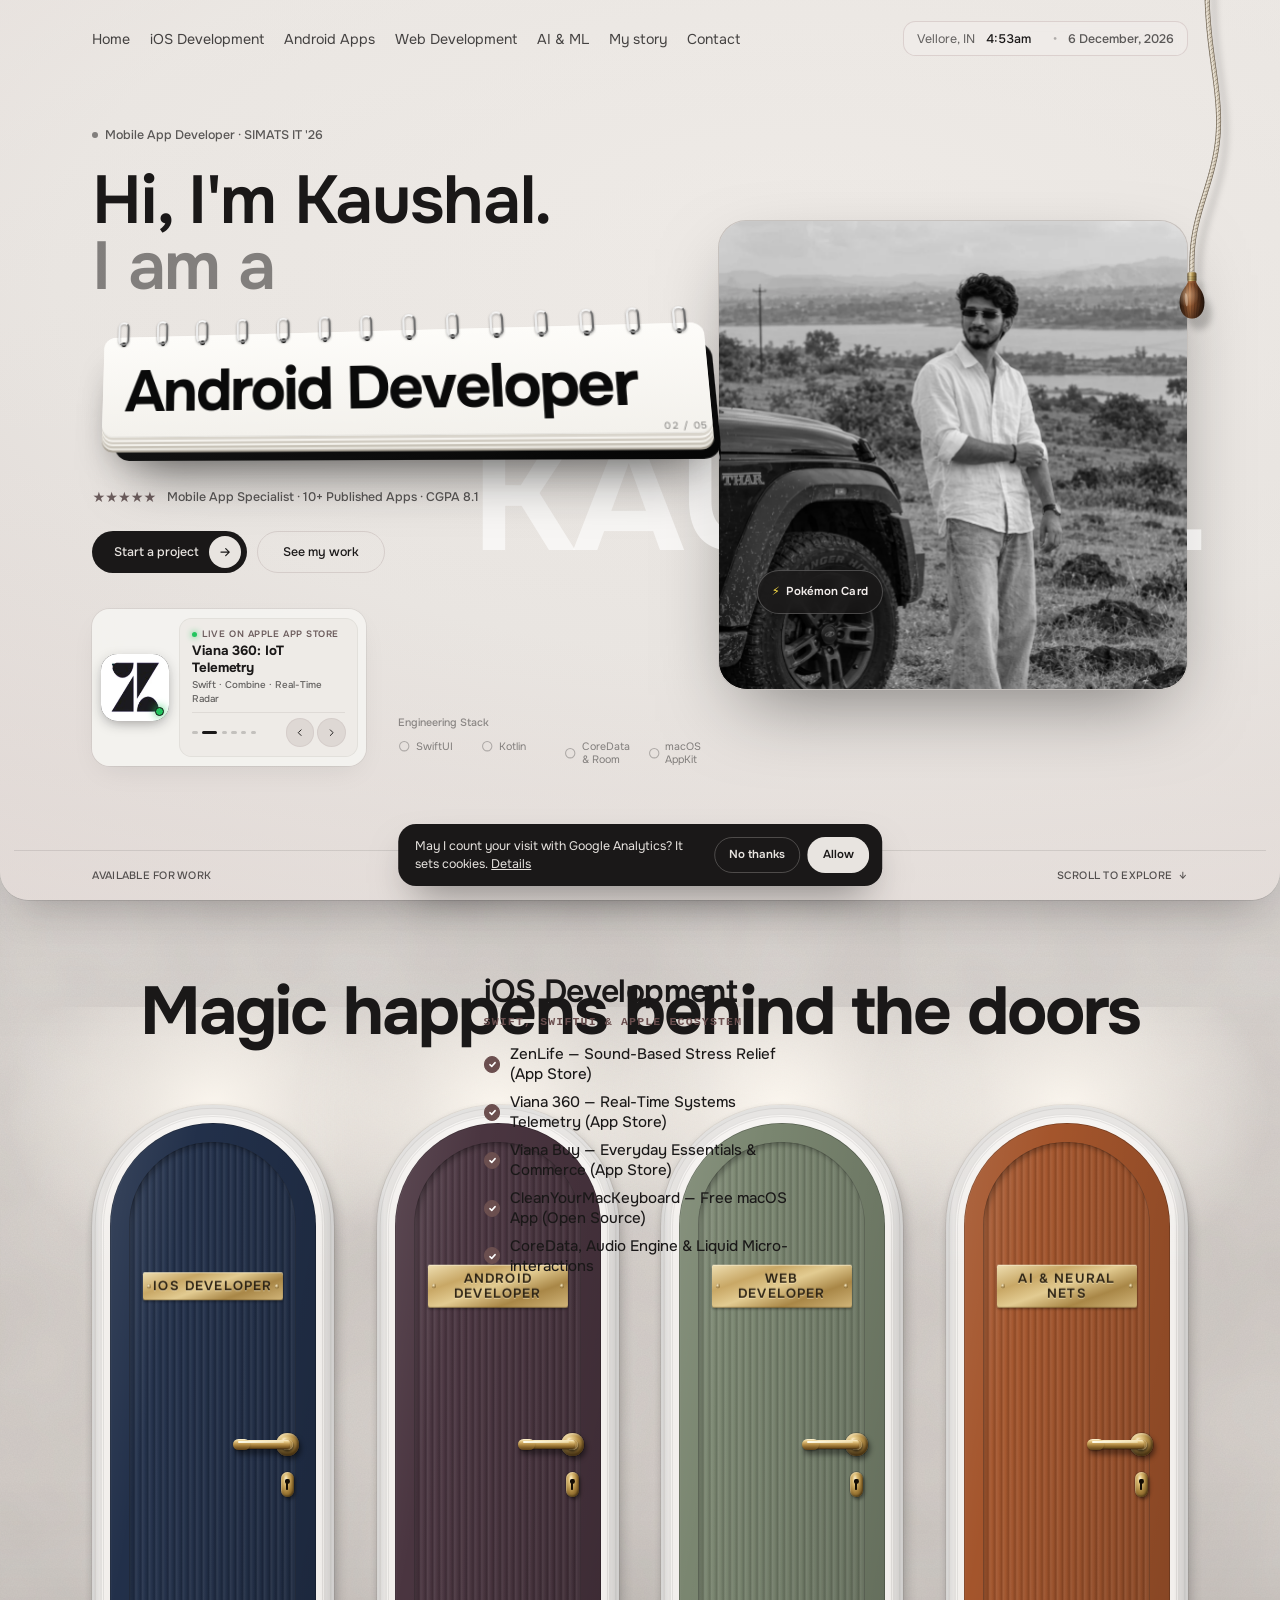
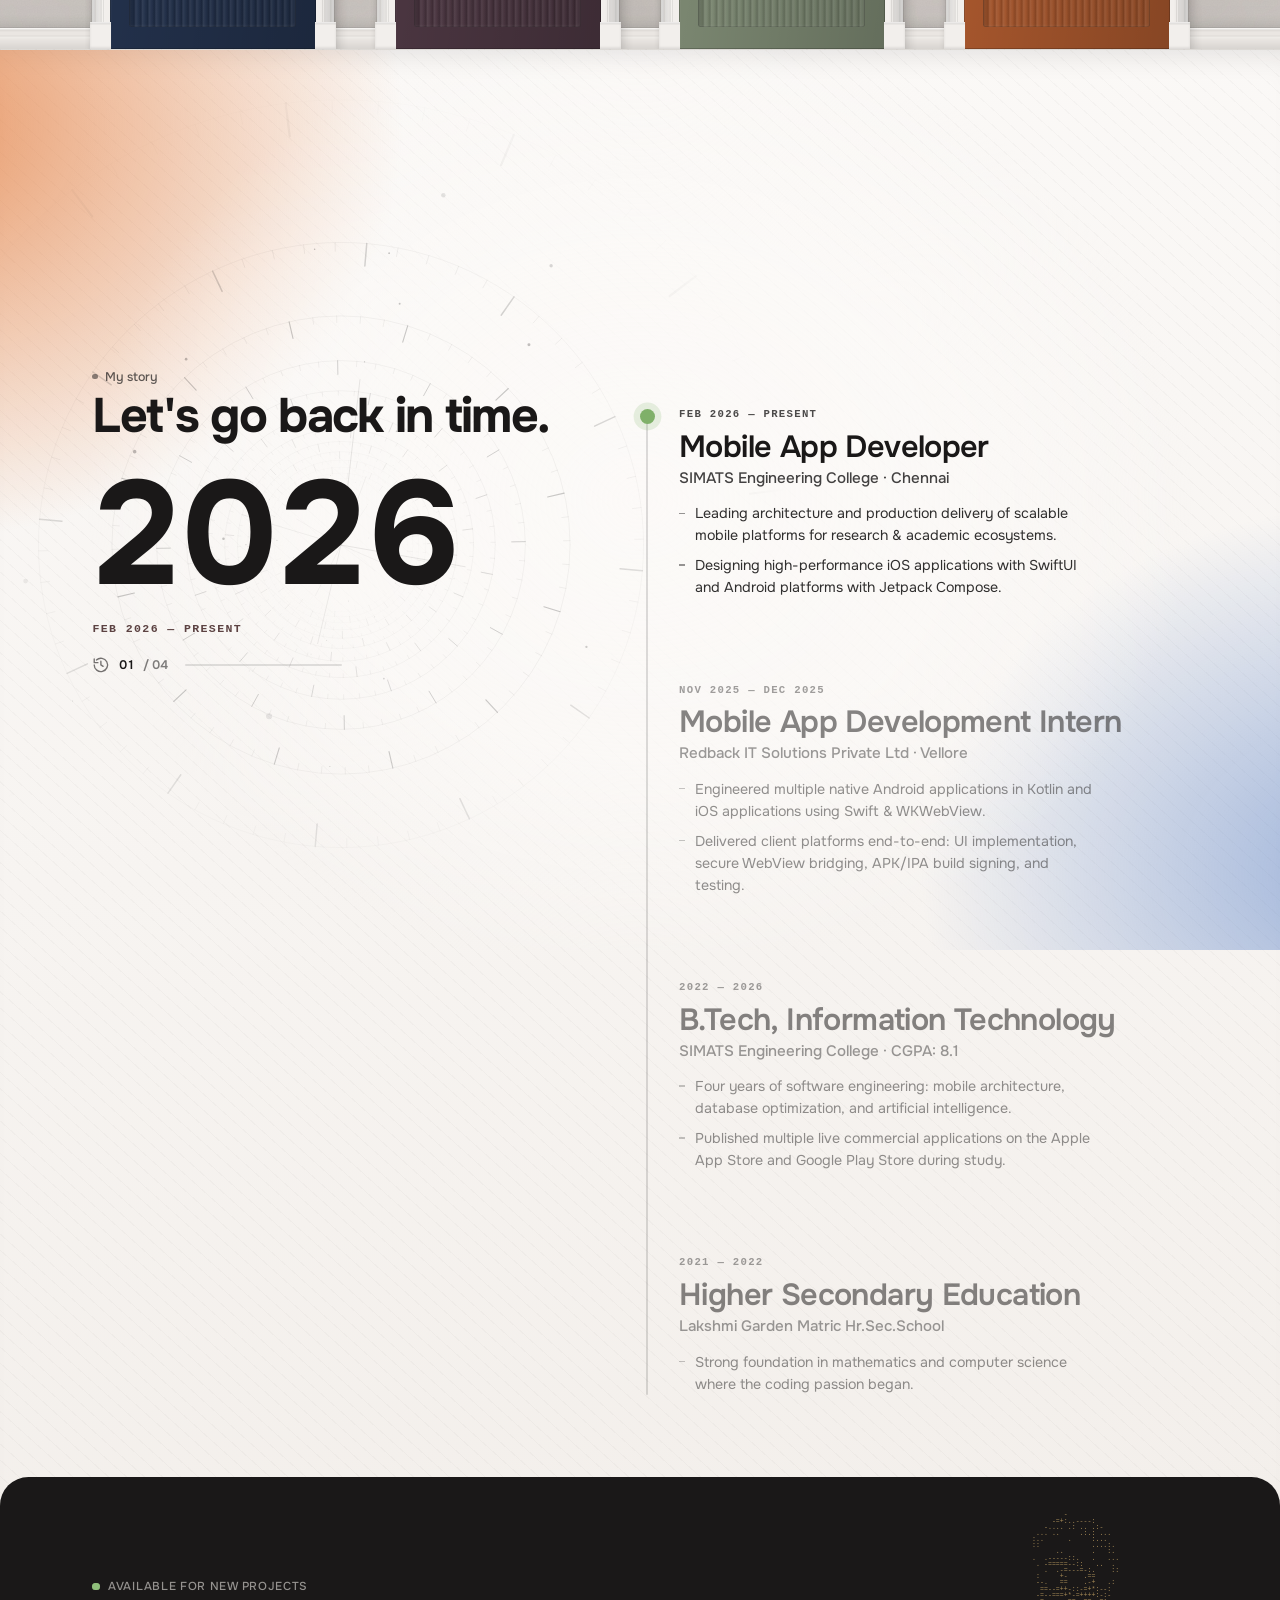
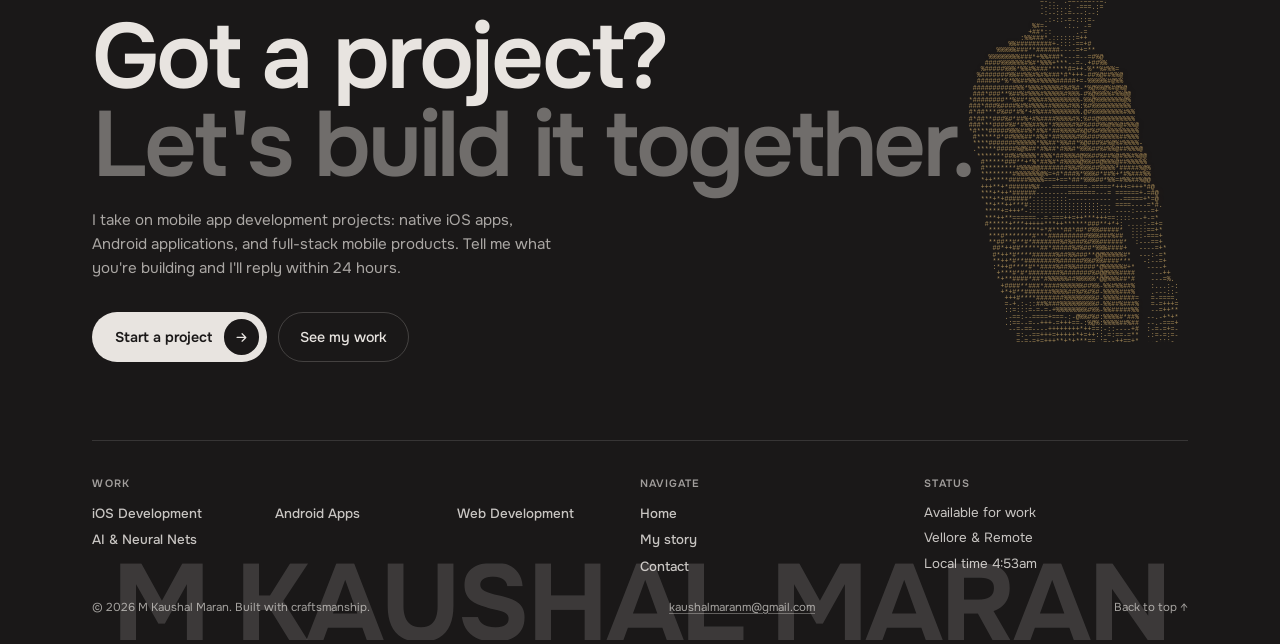
==== commit 266d5175: "fix: align web cards to side-by-side left/right layout from 720px up" ====
--- a/index.html
+++ b/index.html
@@ -27,7 +27,7 @@
 <link rel="icon" type="image/png" sizes="192x192" href="icon-192.png">
 <link rel="apple-touch-icon" sizes="180x180" href="apple-touch-icon.png">
 <link rel="shortcut icon" href="favicon.ico">
-<link rel="stylesheet" href="css/style.css?v=3.1">
+<link rel="stylesheet" href="css/style.css?v=3.2">
 </head>
 
 <body>
@@ -829,7 +829,7 @@
 <script type="importmap">
 { "imports": { "lenis": "./vendor/lenis.min.mjs" } }
 </script>
-<script type="module" src="js/main.js?v=2.8"></script>
+<script type="module" src="js/main.js?v=2.9"></script>
 
 <!-- Google Analytics Cookie Banner -->
 <div class="ck" id="ck" role="region" aria-label="Analytics choice" hidden>
--- a/css/style.css
+++ b/css/style.css
@@ -1505,17 +1505,33 @@
   min-height: min(calc(100vh - 160px), 680px);
   align-items: center;
 }
-@media (min-width: 900px) {
+@media (min-width: 720px) {
   .roomv__stack .card__in {
     grid-template-columns: minmax(0, 5fr) minmax(0, 7fr);
-    gap: 40px;
-    padding: 44px 52px;
+    gap: 36px;
+    padding: 38px 44px;
+    align-items: center;
+  }
+  .roomv__stack .card:not(.flip) .card__info {
+    order: 1;
+  }
+  .roomv__stack .card:not(.flip) .stage {
+    order: 2;
   }
   .roomv__stack .card.flip .card__in {
     grid-template-columns: minmax(0, 6.2fr) minmax(0, 5.8fr);
   }
+  .roomv__stack .card.flip .stage {
+    order: 1;
+  }
   .roomv__stack .card.flip .card__info {
     order: 2;
+  }
+}
+@media (min-width: 1024px) {
+  .roomv__stack .card__in {
+    gap: 40px;
+    padding: 44px 52px;
   }
 }
 @media (max-width: 639.98px) {
@@ -3235,7 +3251,7 @@
 .roomv__stack .card.flip:hover .mac-frame--web {
   transform: rotateY(4deg) rotateX(1deg) rotateZ(-0.2deg);
 }
-@media (max-width: 899.98px) {
+@media (max-width: 719.98px) {
   .mac-frame--web {
     width: min(440px, 100%);
     transform: none !important;
@@ -3321,7 +3337,6 @@
 .mac-frame__img--web {
   width: 100%;
   height: auto;
-  aspect-ratio: 1200 / 630;
   display: block;
   object-fit: cover;
   transition: transform 0.4s ease;
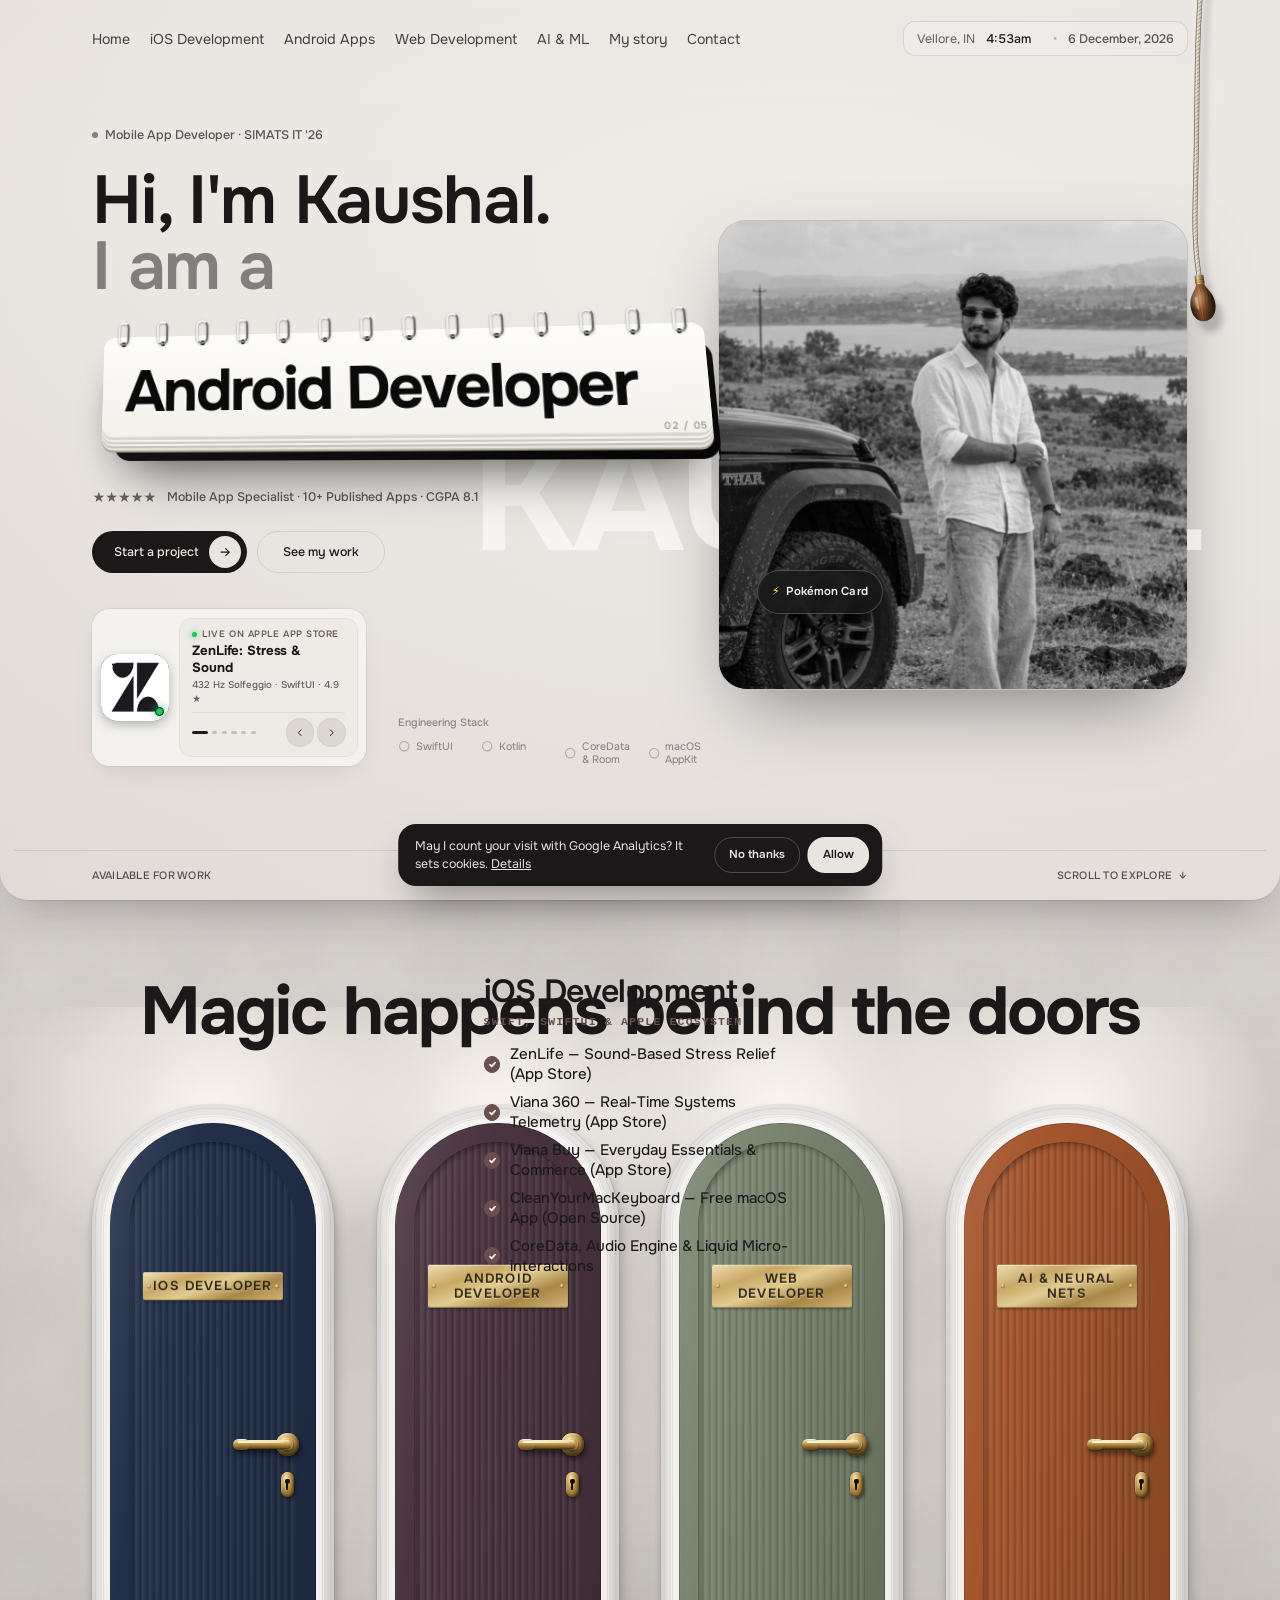
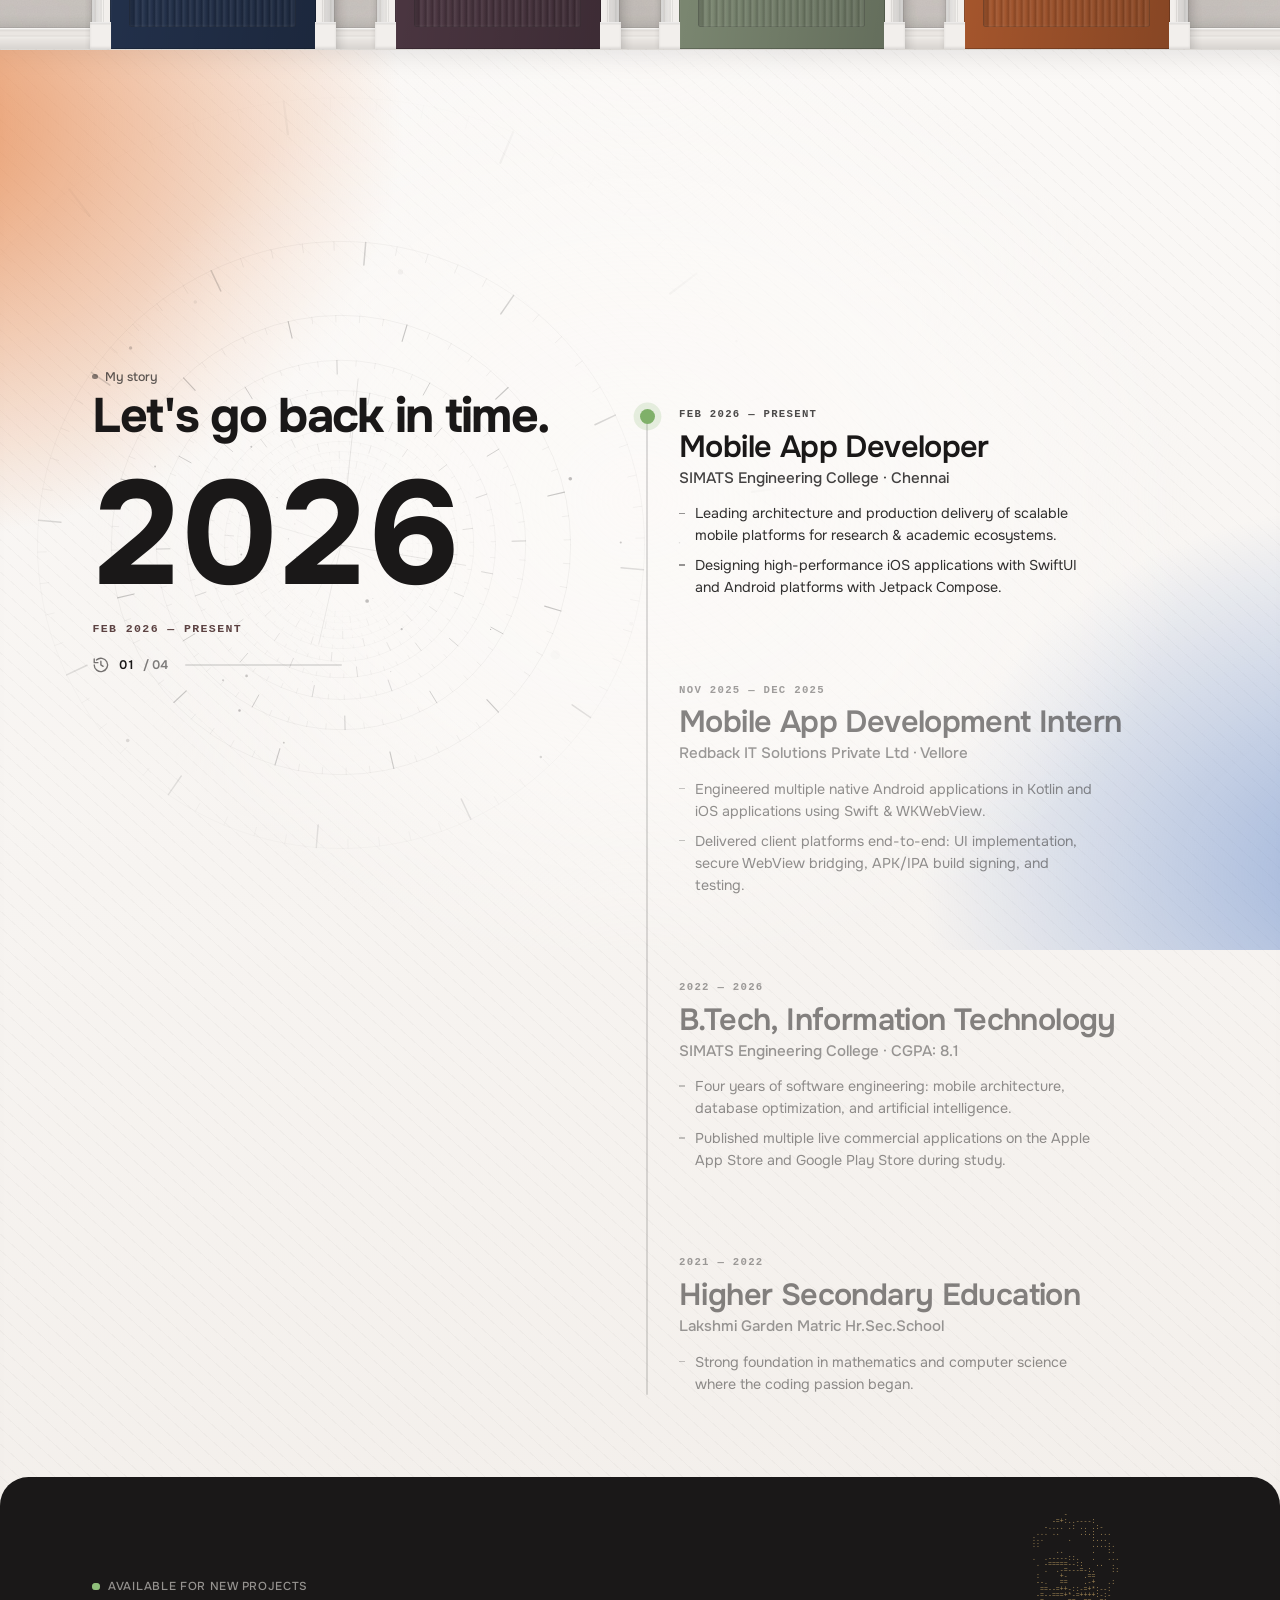
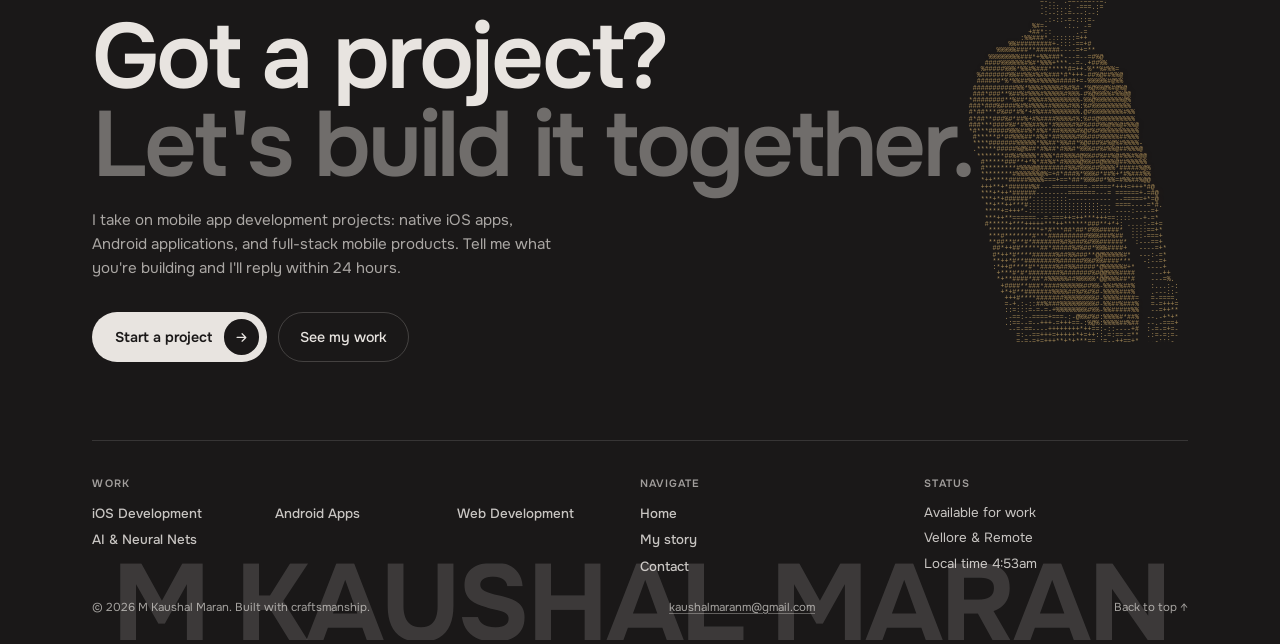
==== commit 7eb7c11b: "fix: make cards separate and fully visible without bottom cutoff or sticky clipping" ====
--- a/index.html
+++ b/index.html
@@ -27,7 +27,7 @@
 <link rel="icon" type="image/png" sizes="192x192" href="icon-192.png">
 <link rel="apple-touch-icon" sizes="180x180" href="apple-touch-icon.png">
 <link rel="shortcut icon" href="favicon.ico">
-<link rel="stylesheet" href="css/style.css?v=3.2">
+<link rel="stylesheet" href="css/style.css?v=3.3">
 </head>
 
 <body>
@@ -829,7 +829,7 @@
 <script type="importmap">
 { "imports": { "lenis": "./vendor/lenis.min.mjs" } }
 </script>
-<script type="module" src="js/main.js?v=2.9"></script>
+<script type="module" src="js/main.js?v=3.0"></script>
 
 <!-- Google Analytics Cookie Banner -->
 <div class="ck" id="ck" role="region" aria-label="Analytics choice" hidden>
--- a/css/style.css
+++ b/css/style.css
@@ -1482,15 +1482,12 @@
   padding-bottom: 10vh;
 }
 .roomv__stack .card {
-  position: sticky;
-  top: calc(72px + var(--i, 0) * 14px);
-  margin-bottom: 6vh;
+  position: relative;
+  margin-bottom: clamp(36px, 5vh, 56px);
   border-radius: 28px;
   background: var(--surface, #F3F0EC);
   box-shadow: 0 -1px 0 rgba(255,255,255,.6) inset, 0 30px 60px -30px rgba(26,24,24,.35), 0 -12px 40px -24px rgba(26,24,24,.25);
   border: 1px solid var(--line, rgba(26,24,24,.08));
-  transform-origin: 50% 0;
-  will-change: transform;
   overflow: hidden;
 }
 html[data-mode="dark"] .roomv__stack .card {
@@ -1500,17 +1497,18 @@
 }
 .roomv__stack .card__in {
   display: grid;
-  gap: 28px;
-  padding: 28px;
-  min-height: min(calc(100vh - 160px), 680px);
+  gap: 24px;
+  padding: 24px;
+  min-height: auto;
   align-items: center;
 }
 @media (min-width: 720px) {
   .roomv__stack .card__in {
     grid-template-columns: minmax(0, 5fr) minmax(0, 7fr);
-    gap: 36px;
-    padding: 38px 44px;
+    gap: 32px;
+    padding: 32px 38px;
     align-items: center;
+    min-height: auto;
   }
   .roomv__stack .card:not(.flip) .card__info {
     order: 1;
@@ -1530,8 +1528,8 @@
 }
 @media (min-width: 1024px) {
   .roomv__stack .card__in {
-    gap: 40px;
-    padding: 44px 52px;
+    gap: 36px;
+    padding: 36px 44px;
   }
 }
 @media (max-width: 639.98px) {
@@ -1611,50 +1609,50 @@
   opacity: .5;
 }
 .roomv__stack h2 {
-  font-size: clamp(24px, 3.2vw, 40px);
+  font-size: clamp(20px, 2.5vw, 32px);
   font-weight: 700;
   letter-spacing: -.02em;
-  line-height: 1.1;
-  margin-bottom: 8px;
+  line-height: 1.15;
+  margin-bottom: 6px;
   overflow-wrap: break-word;
   word-break: break-word;
 }
 .roomv__stack .sub {
-  font-size: 15px;
+  font-size: 13.5px;
   font-weight: 500;
   color: rgba(var(--fg-rgb), .72);
+  margin-bottom: 12px;
+}
+.roomv__stack .desc {
+  font-size: 14px;
+  line-height: 1.55;
+  color: rgba(var(--fg-rgb), .78);
+  max-width: 50ch;
+  margin-bottom: 16px;
+}
+.roomv__stack .tags {
+  display: flex;
+  flex-wrap: wrap;
+  gap: 6px;
   margin-bottom: 18px;
-}
-.roomv__stack .desc {
-  font-size: 16px;
-  line-height: 1.6;
-  color: rgba(var(--fg-rgb), .78);
-  max-width: 48ch;
-  margin-bottom: 22px;
-}
-.roomv__stack .tags {
-  display: flex;
-  flex-wrap: wrap;
-  gap: 8px;
-  margin-bottom: 24px;
   list-style: none;
   padding: 0;
 }
 .roomv__stack .tags li {
-  padding: 6px 12px;
+  padding: 4px 10px;
   border-radius: 999px;
   border: 1px solid rgba(var(--fg-rgb), .14);
   background: rgba(var(--fg-rgb), .03);
-  font-size: 13px;
+  font-size: 11.5px;
   font-weight: 500;
   color: rgba(var(--fg-rgb), .82);
 }
 .roomv__stack .card__actions {
   display: flex;
   align-items: center;
-  gap: 12px;
+  gap: 10px;
   flex-wrap: wrap;
-  margin-bottom: 20px;
+  margin-bottom: 14px;
 }
 .live-badge {
   display: inline-flex;
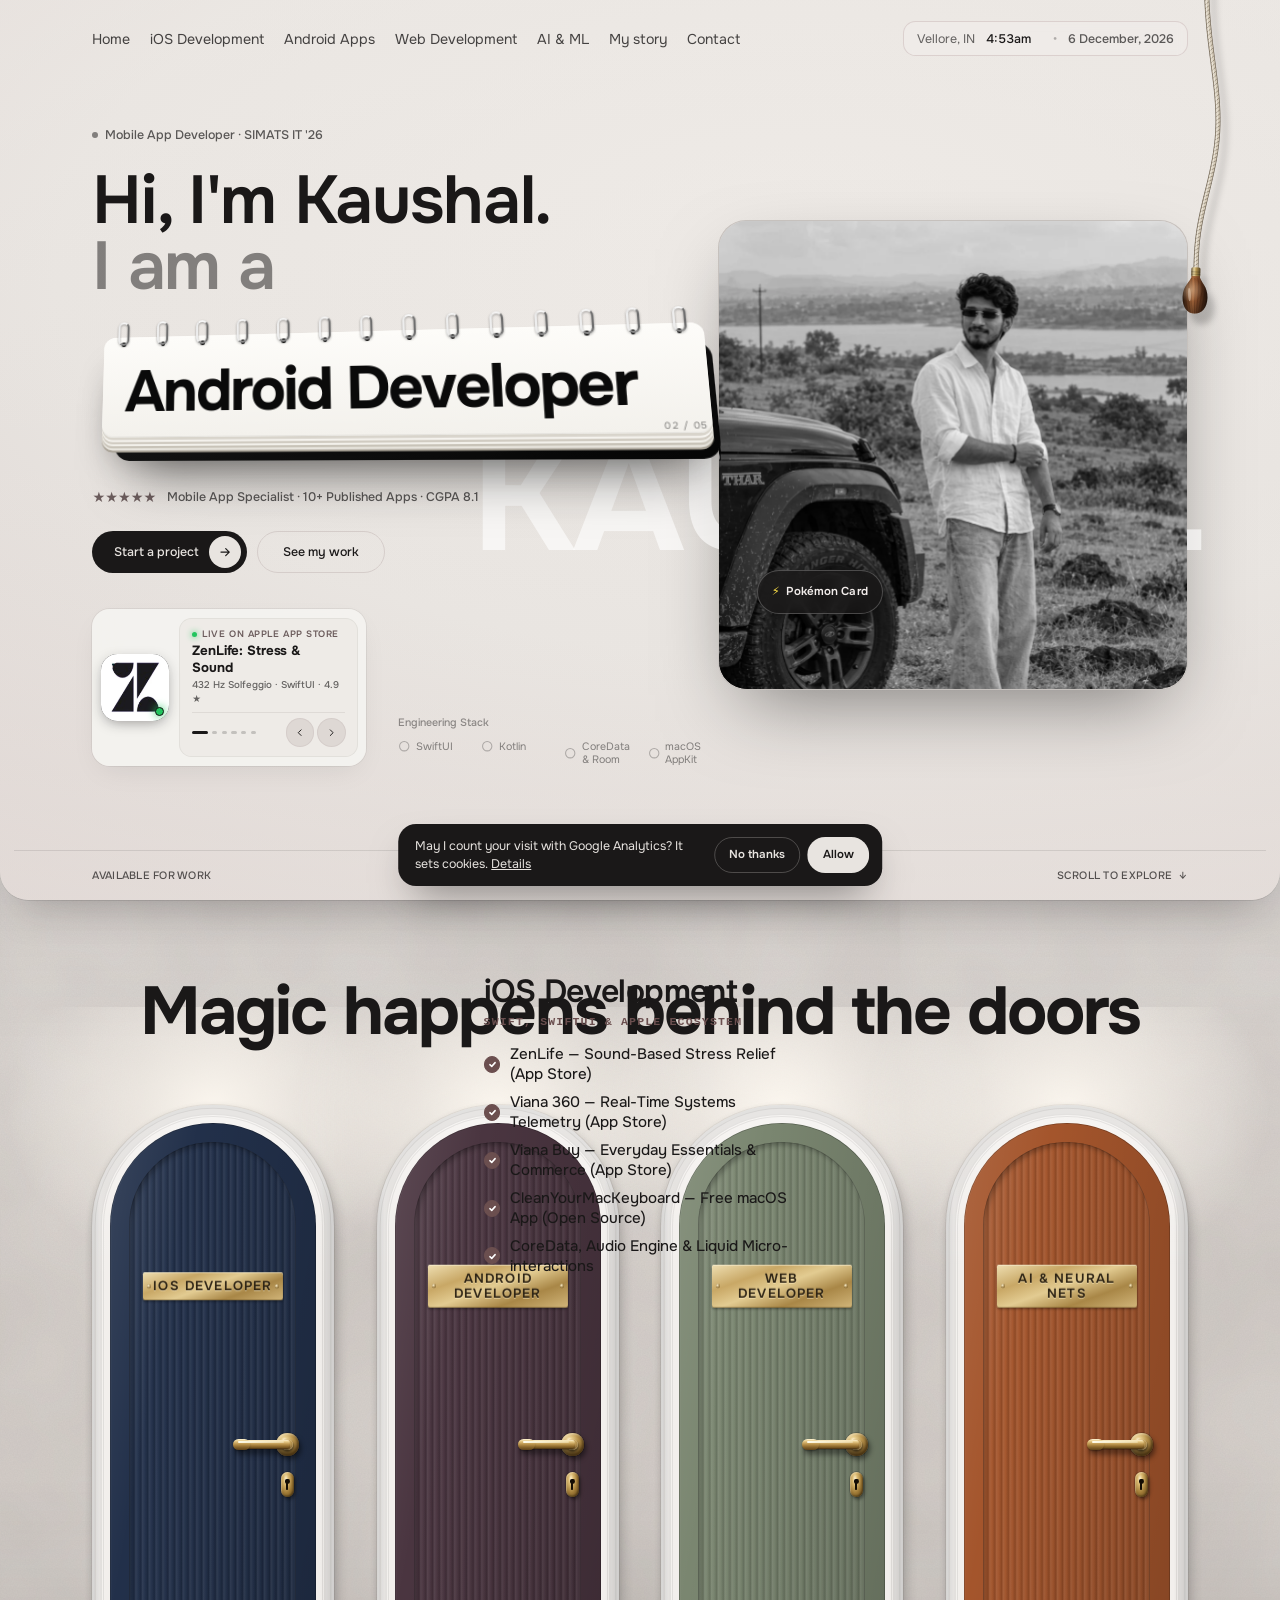
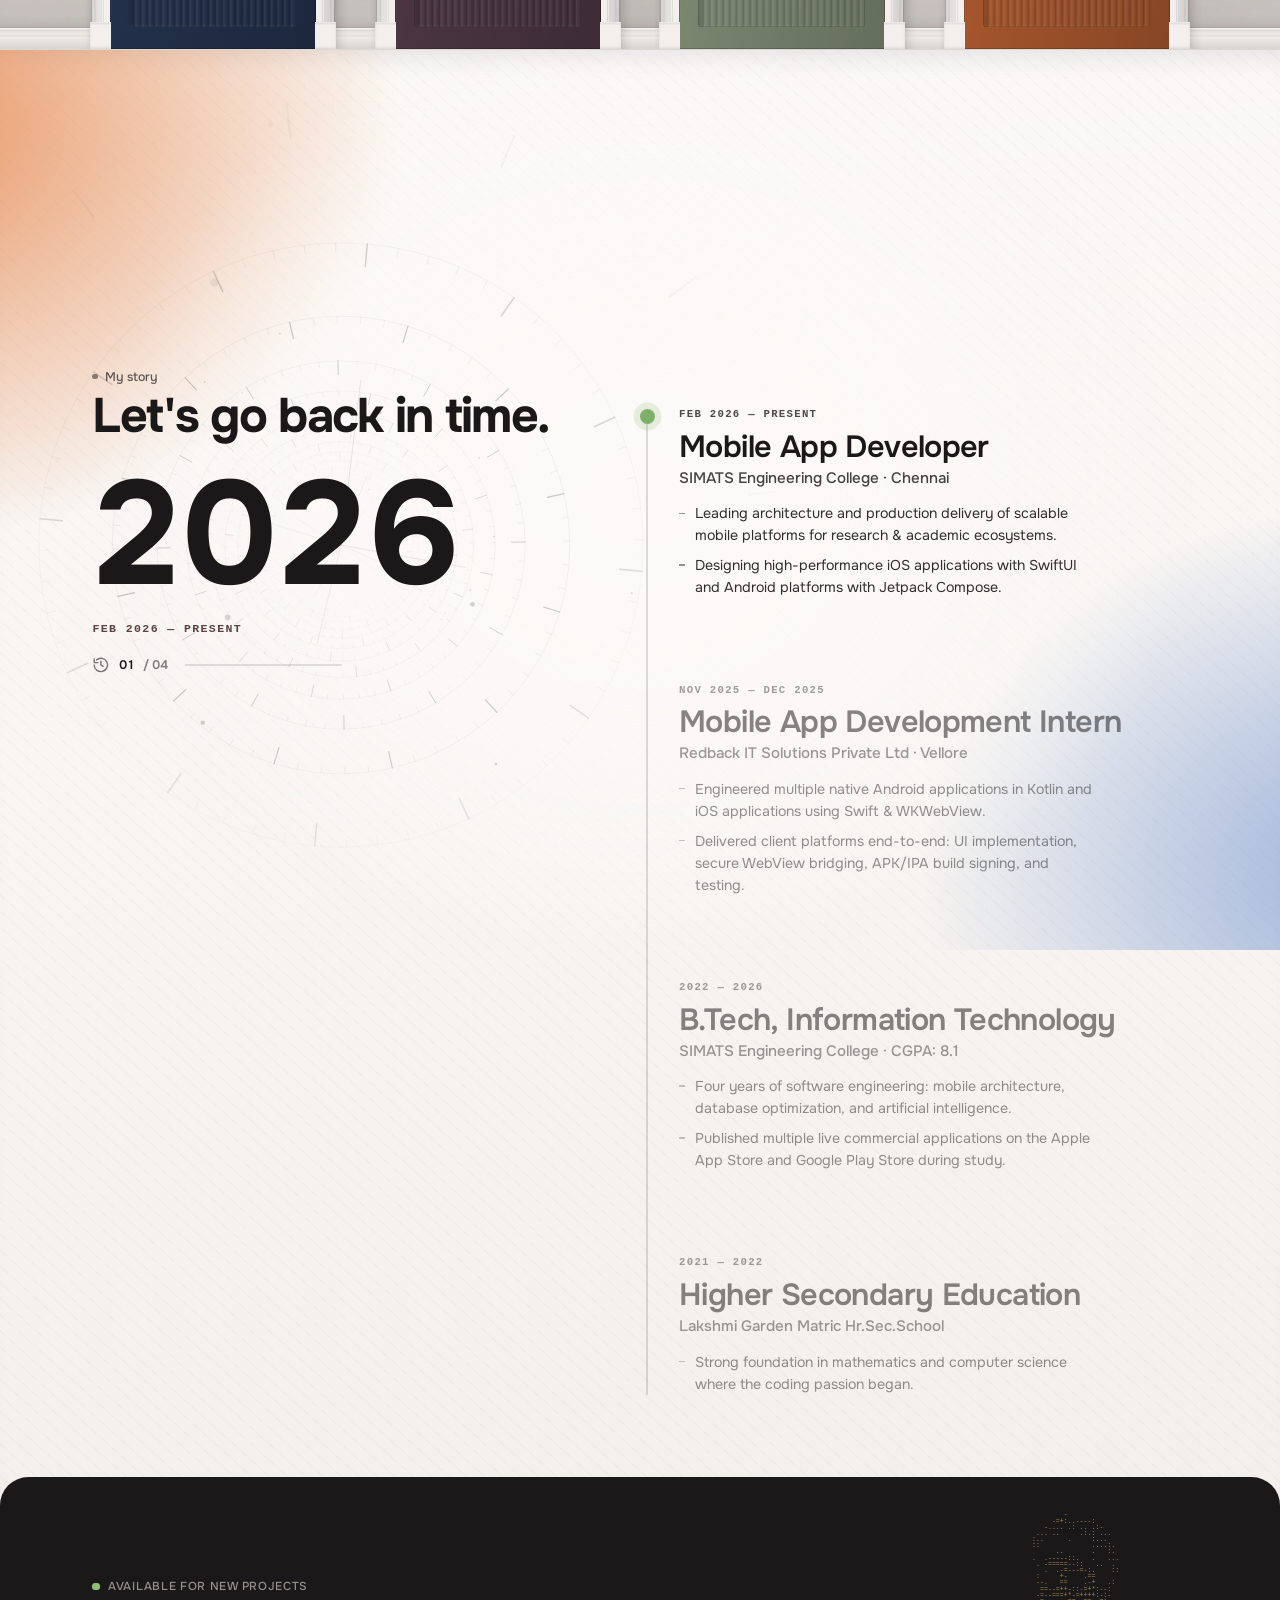
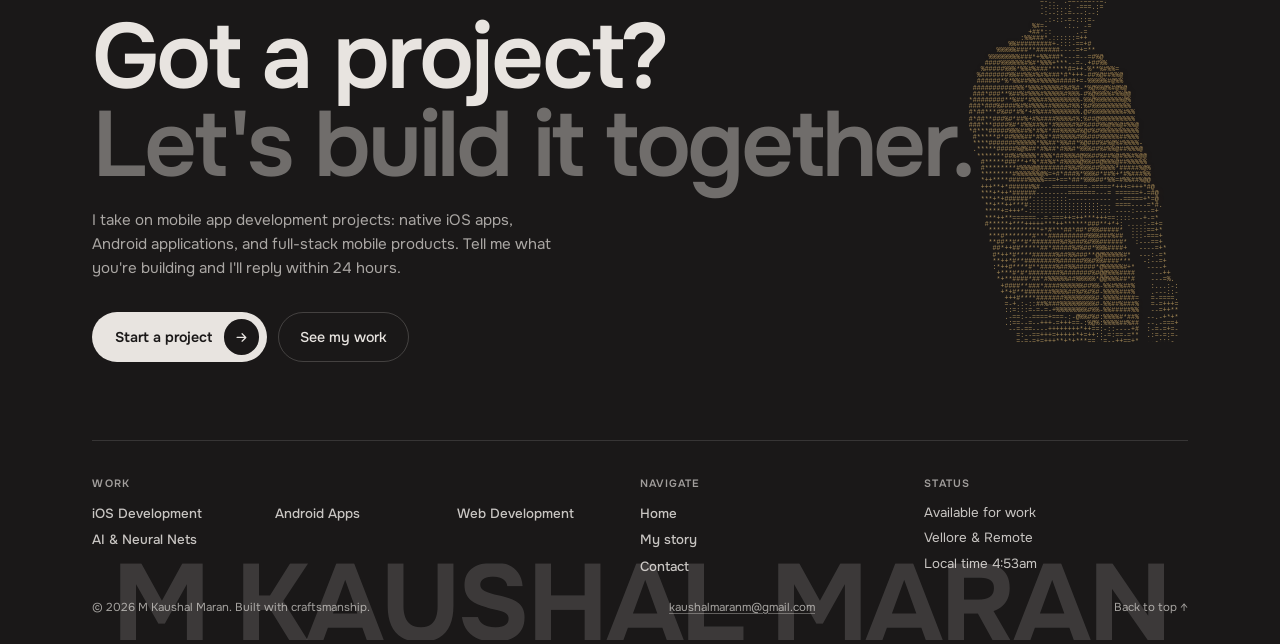
==== commit b01502b5: "feat: restore stacking card scroll animation with smooth 3D depth and zero bottom cutoff" ====
--- a/index.html
+++ b/index.html
@@ -27,7 +27,7 @@
 <link rel="icon" type="image/png" sizes="192x192" href="icon-192.png">
 <link rel="apple-touch-icon" sizes="180x180" href="apple-touch-icon.png">
 <link rel="shortcut icon" href="favicon.ico">
-<link rel="stylesheet" href="css/style.css?v=3.3">
+<link rel="stylesheet" href="css/style.css?v=3.4">
 </head>
 
 <body>
@@ -829,7 +829,7 @@
 <script type="importmap">
 { "imports": { "lenis": "./vendor/lenis.min.mjs" } }
 </script>
-<script type="module" src="js/main.js?v=3.0"></script>
+<script type="module" src="js/main.js?v=3.1"></script>
 
 <!-- Google Analytics Cookie Banner -->
 <div class="ck" id="ck" role="region" aria-label="Analytics choice" hidden>
--- a/css/style.css
+++ b/css/style.css
@@ -1479,16 +1479,20 @@
 /* ---------- STACKED CARDS ---------- */
 .roomv__stack {
   position: relative;
-  padding-bottom: 10vh;
+  padding-bottom: 14vh;
 }
 .roomv__stack .card {
-  position: relative;
-  margin-bottom: clamp(36px, 5vh, 56px);
+  position: sticky;
+  top: calc(clamp(48px, 6vh, 68px) + var(--i, 0) * 14px);
+  margin-bottom: 8vh;
   border-radius: 28px;
   background: var(--surface, #F3F0EC);
   box-shadow: 0 -1px 0 rgba(255,255,255,.6) inset, 0 30px 60px -30px rgba(26,24,24,.35), 0 -12px 40px -24px rgba(26,24,24,.25);
   border: 1px solid var(--line, rgba(26,24,24,.08));
+  transform-origin: 50% 0;
+  will-change: transform;
   overflow: hidden;
+  transition: transform 0.25s cubic-bezier(.16,1,.3,1), filter 0.25s ease;
 }
 html[data-mode="dark"] .roomv__stack .card {
   background: var(--surface, #232020);
@@ -1534,6 +1538,8 @@
 }
 @media (max-width: 639.98px) {
   .roomv__stack .card {
+    position: relative !important;
+    top: auto !important;
     border-radius: 20px;
     margin-bottom: 2rem;
   }
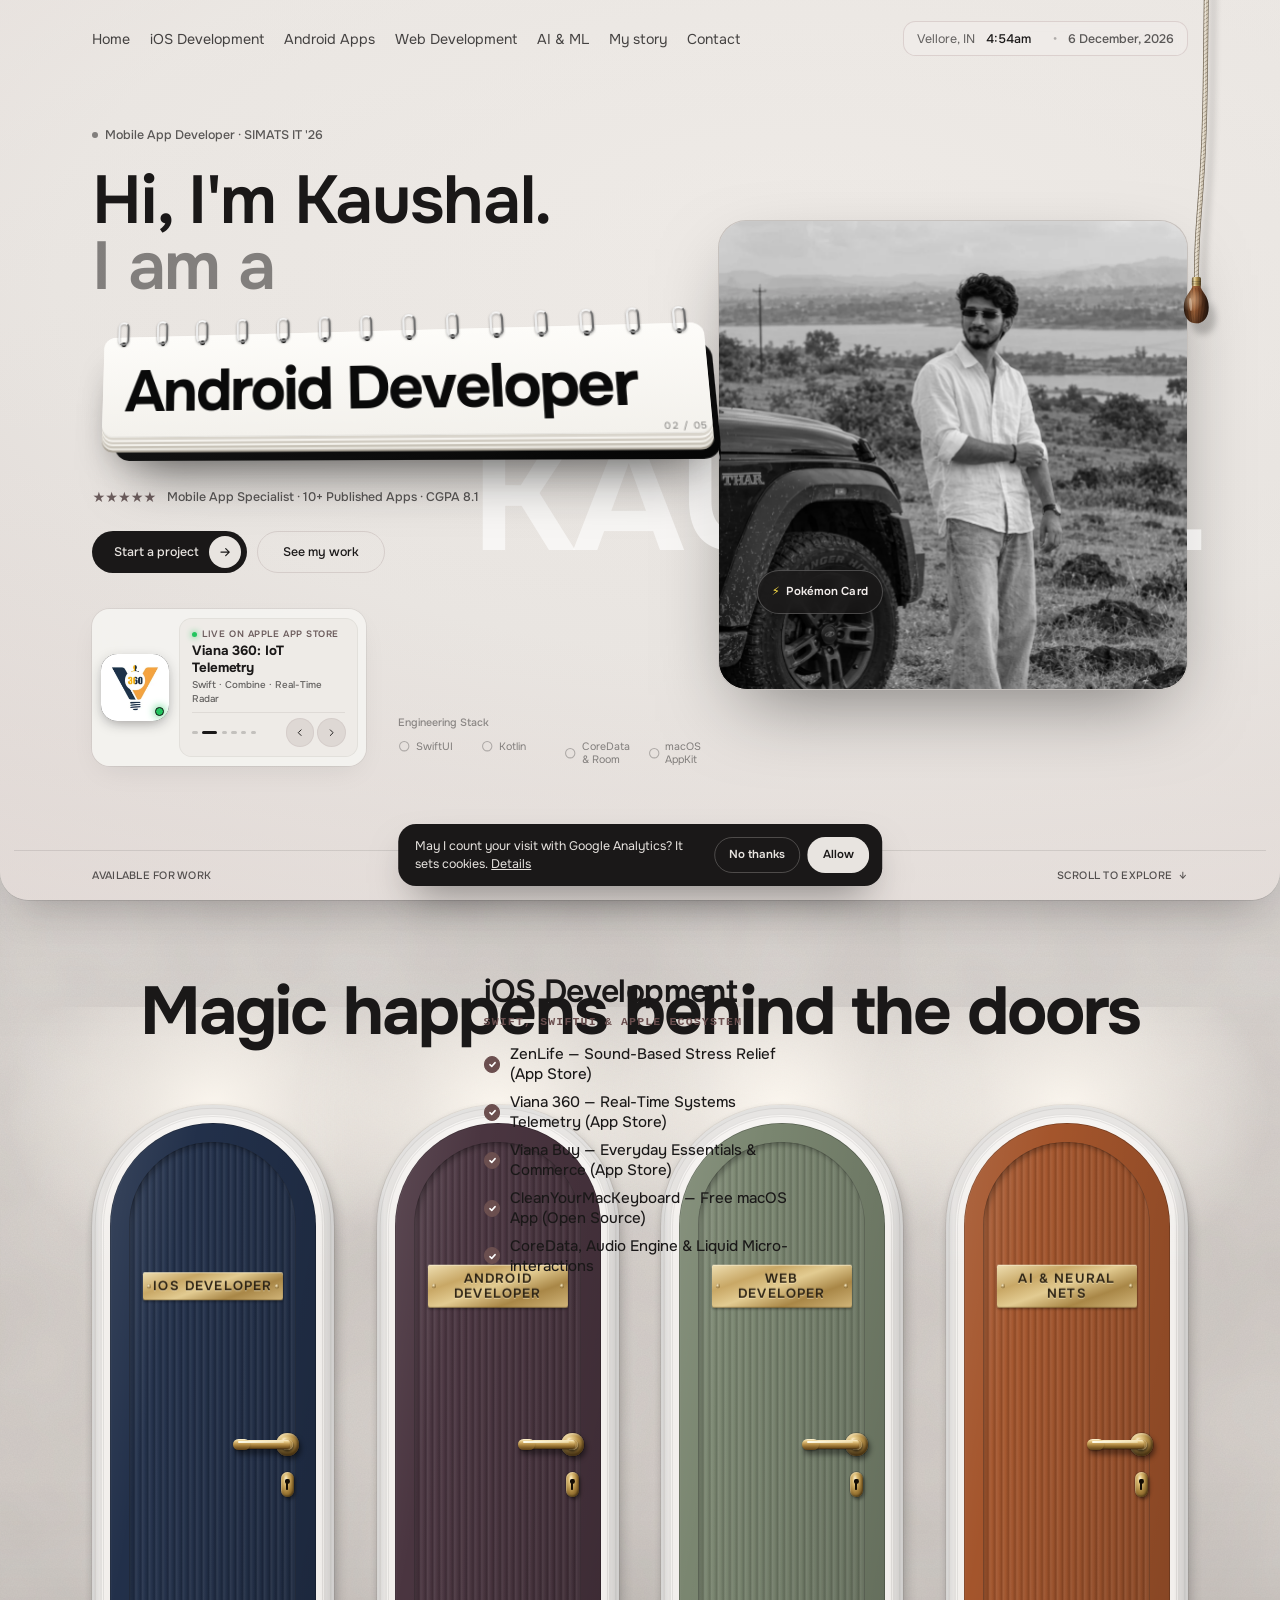
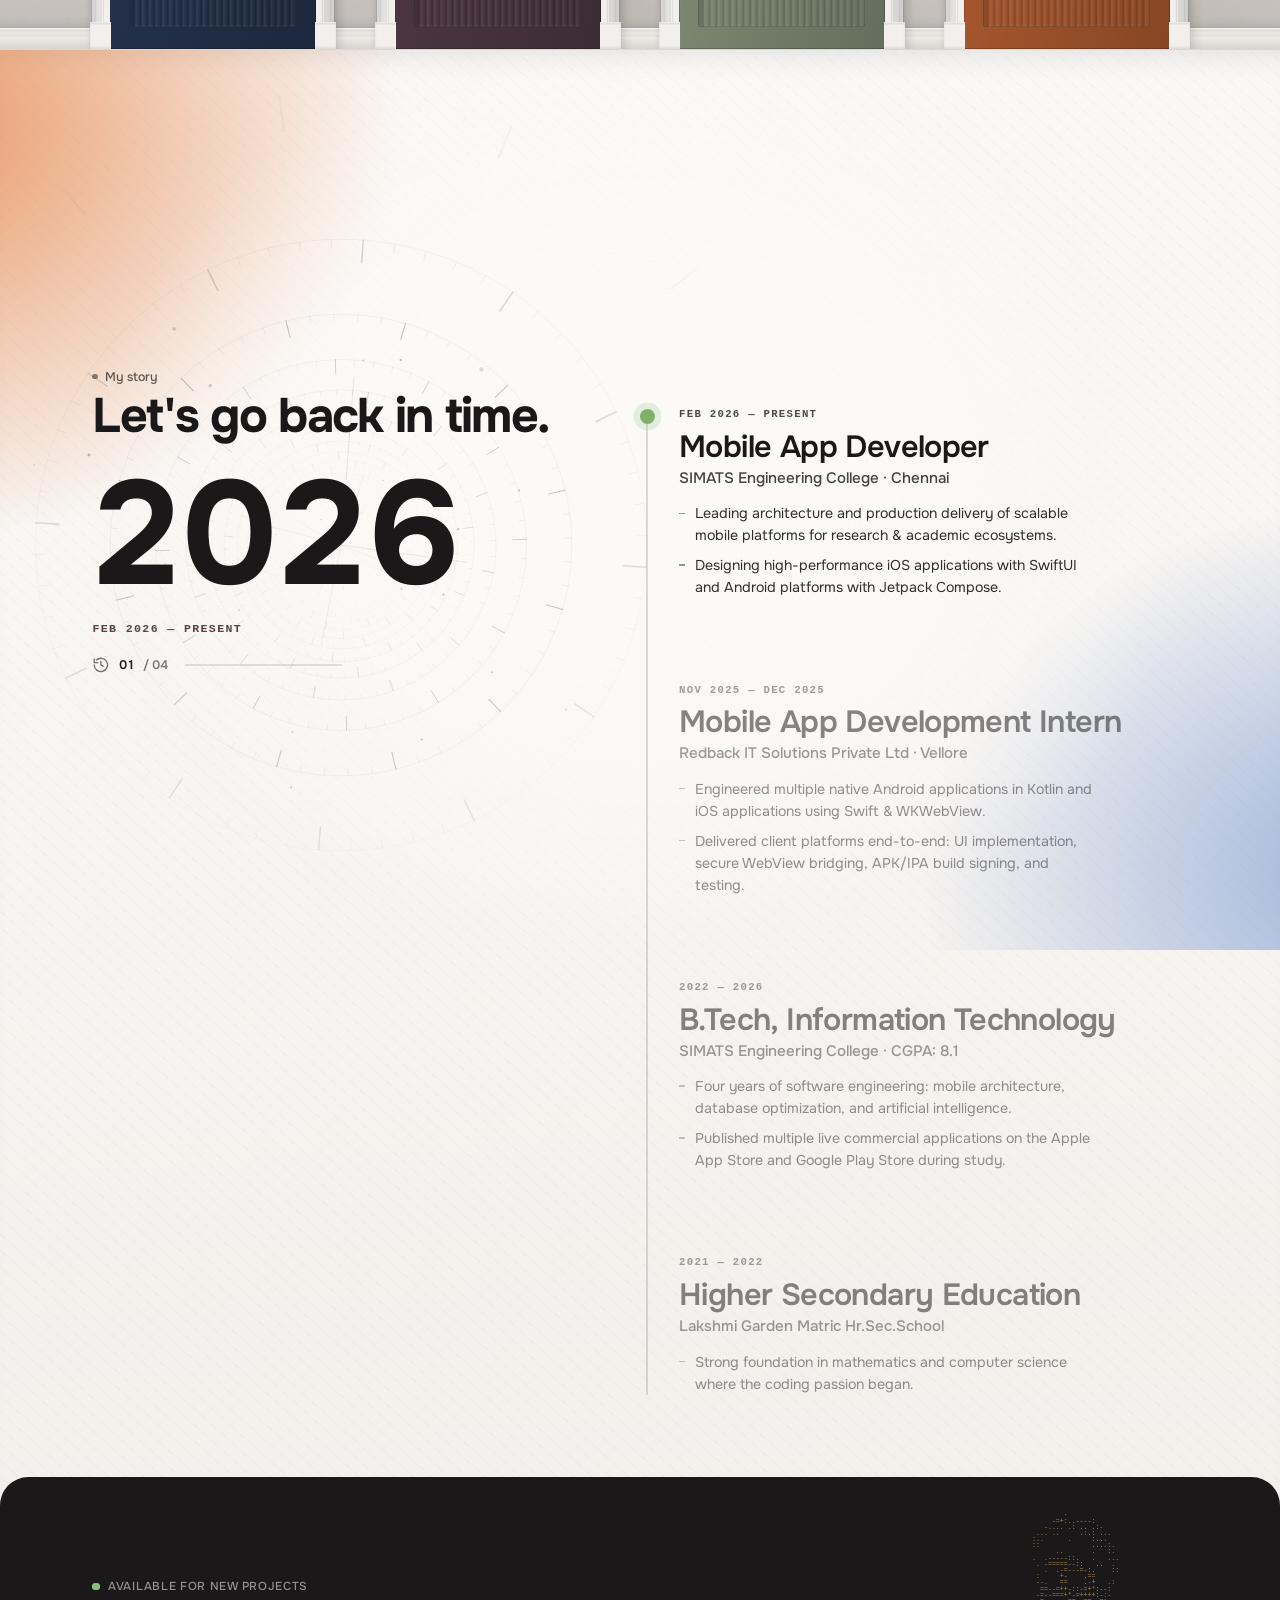
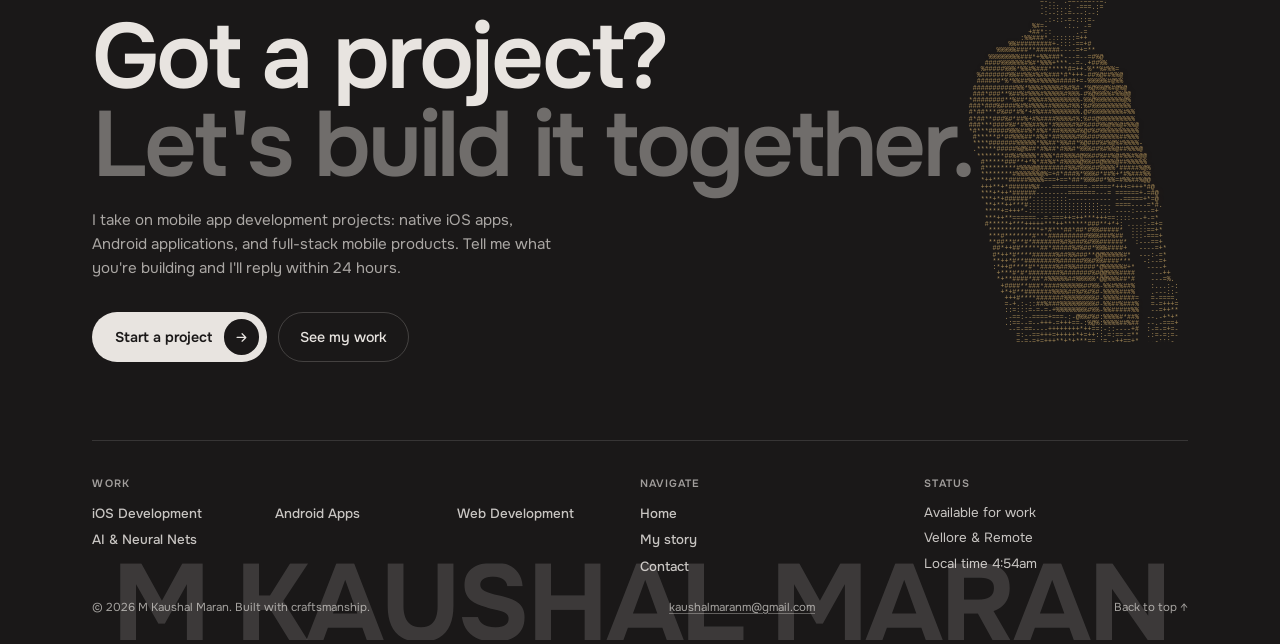
==== commit 5457e68f: "fix: align card meta header, app icon square tile, and uniform box layout across all pages" ====
--- a/index.html
+++ b/index.html
@@ -27,7 +27,7 @@
 <link rel="icon" type="image/png" sizes="192x192" href="icon-192.png">
 <link rel="apple-touch-icon" sizes="180x180" href="apple-touch-icon.png">
 <link rel="shortcut icon" href="favicon.ico">
-<link rel="stylesheet" href="css/style.css?v=3.4">
+<link rel="stylesheet" href="css/style.css?v=3.5">
 </head>
 
 <body>
@@ -829,7 +829,7 @@
 <script type="importmap">
 { "imports": { "lenis": "./vendor/lenis.min.mjs" } }
 </script>
-<script type="module" src="js/main.js?v=3.1"></script>
+<script type="module" src="js/main.js?v=3.2"></script>
 
 <!-- Google Analytics Cookie Banner -->
 <div class="ck" id="ck" role="region" aria-label="Analytics choice" hidden>
--- a/css/style.css
+++ b/css/style.css
@@ -1583,36 +1583,55 @@
   display: flex;
   align-items: center;
   gap: 14px;
-  margin-bottom: 20px;
+  margin-bottom: 14px;
+  width: 100%;
 }
 .roomv__stack .app__icon {
-  width: 54px;
-  height: 54px;
-  border-radius: 14px;
+  width: 48px;
+  height: 48px;
+  min-width: 48px;
+  min-height: 48px;
+  max-width: 48px;
+  max-height: 48px;
+  flex-shrink: 0;
+  aspect-ratio: 1 / 1;
+  border-radius: 12px;
   display: grid;
   place-items: center;
-  font-size: 26px;
+  font-size: 24px;
+  overflow: hidden;
   box-shadow: 0 8px 18px -10px rgba(0,0,0,.4), 0 0 0 1px rgba(var(--fg-rgb), .08);
 }
 .roomv__stack .card__meta {
   display: flex;
   align-items: center;
-  gap: 12px;
+  flex-wrap: wrap;
+  gap: 8px 12px;
   font-family: ui-monospace, 'SF Mono', Menlo, Consolas, monospace;
-  font-size: 12px;
+  font-size: 11.5px;
   font-weight: 600;
-  letter-spacing: .12em;
+  letter-spacing: .08em;
   text-transform: uppercase;
   color: var(--accent-from, #C4B0B0);
+  line-height: 1.25;
 }
 .roomv__stack .card__meta .no {
-  color: rgba(var(--fg-rgb), .4);
+  white-space: nowrap !important;
+  flex-shrink: 0;
+  color: rgba(var(--fg-rgb), .45);
+  font-size: 11px;
 }
 .roomv__stack .card__meta i {
-  width: 22px;
+  display: inline-block;
+  width: 14px;
   height: 1px;
   background: currentColor;
-  opacity: .5;
+  opacity: .4;
+  flex-shrink: 0;
+}
+.roomv__stack .card__cat {
+  white-space: nowrap;
+  flex-shrink: 0;
 }
 .roomv__stack h2 {
   font-size: clamp(20px, 2.5vw, 32px);
@@ -3106,17 +3125,19 @@
   gap: 4px;
   font-size: 10px;
   font-weight: 600;
-  padding: 2px 7px;
+  padding: 2.5px 8px;
   border-radius: 999px;
   background: rgba(214,178,110,.18);
   color: #D6B26E;
   border: 1px solid rgba(214,178,110,.3);
-  margin-left: 6px;
   letter-spacing: .02em;
+  white-space: nowrap !important;
+  flex-shrink: 0;
 }
 .app-store-pill svg {
   width: 10px;
   height: 10px;
+  flex-shrink: 0;
 }
 .play-store-pill {
   display: inline-flex;
@@ -3124,17 +3145,19 @@
   gap: 4px;
   font-size: 10px;
   font-weight: 600;
-  padding: 2px 7px;
+  padding: 2.5px 8px;
   border-radius: 999px;
   background: rgba(52, 168, 83, 0.16);
   color: #34A853;
   border: 1px solid rgba(52, 168, 83, 0.35);
-  margin-left: 6px;
   letter-spacing: .02em;
+  white-space: nowrap !important;
+  flex-shrink: 0;
 }
 .play-store-pill svg {
   width: 10px;
   height: 10px;
+  flex-shrink: 0;
 }
 .app-store-pill--macos {
   background: rgba(140, 160, 255, 0.16);
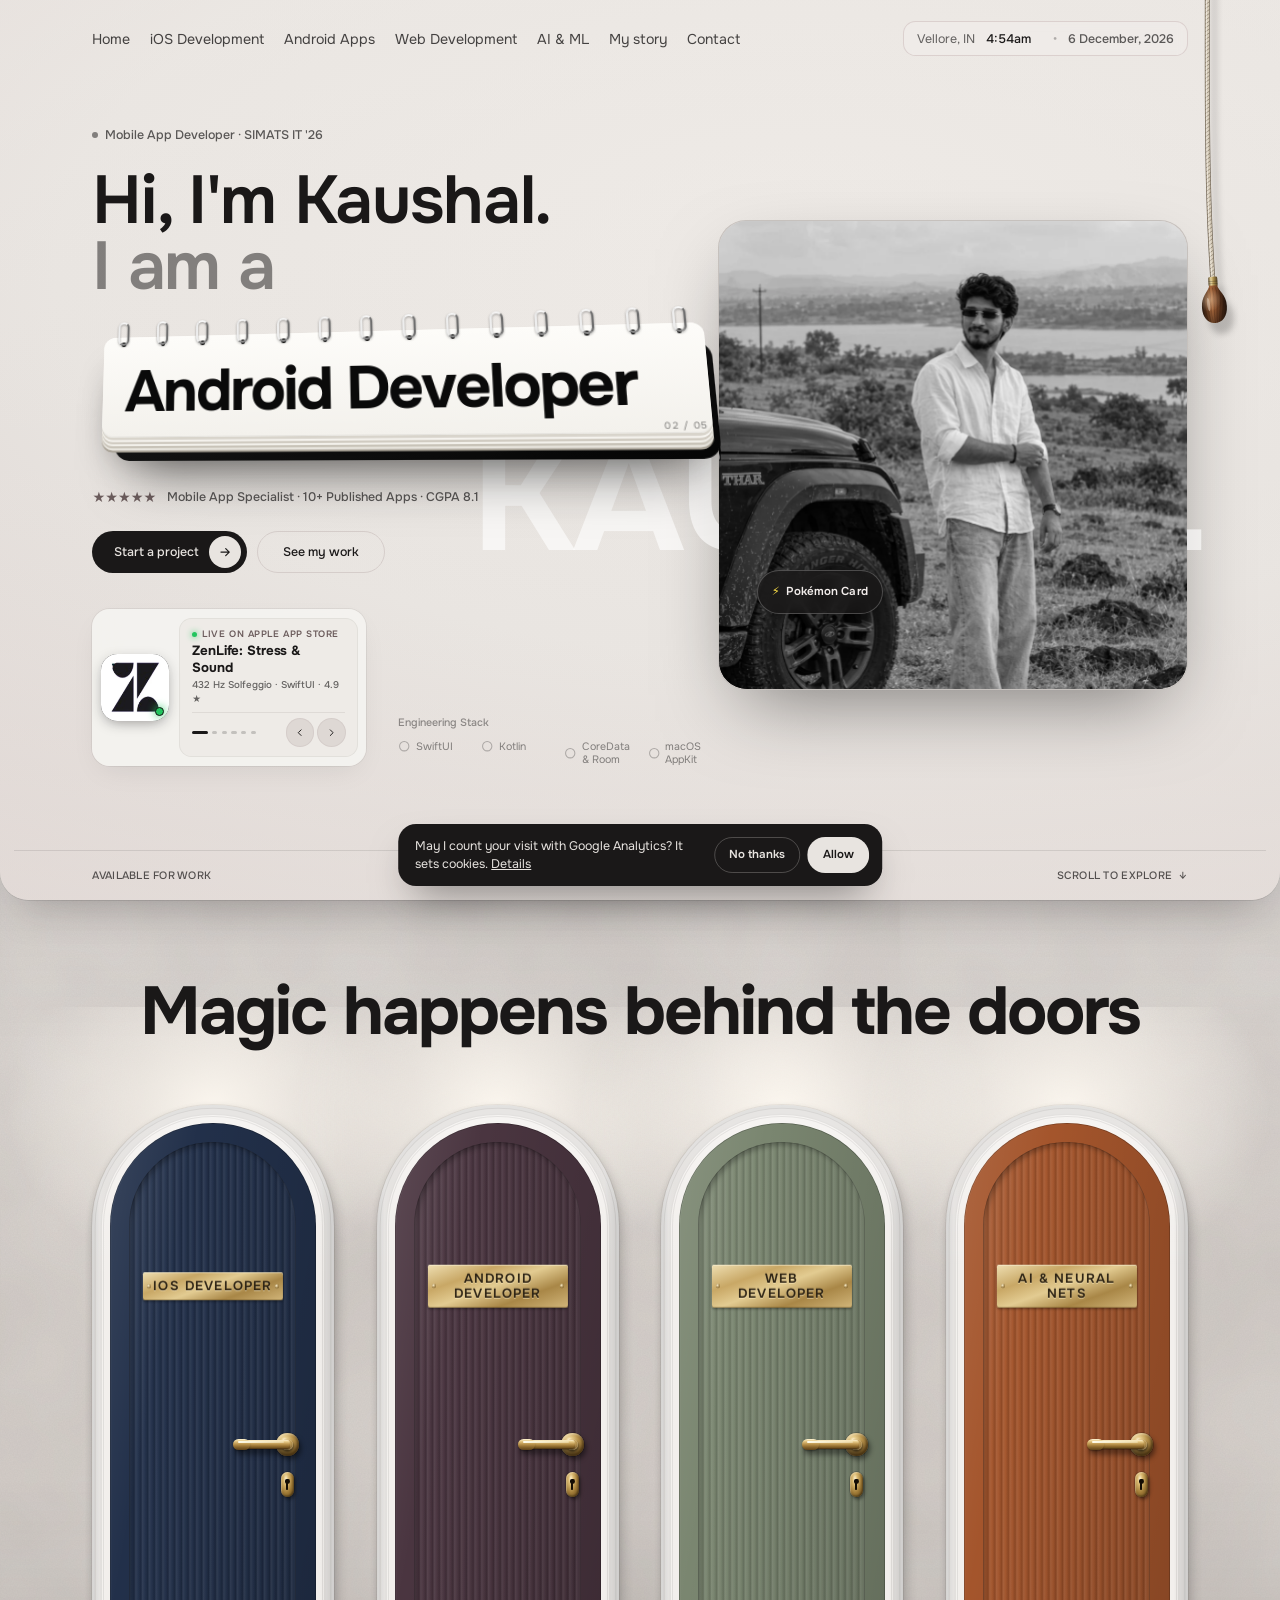
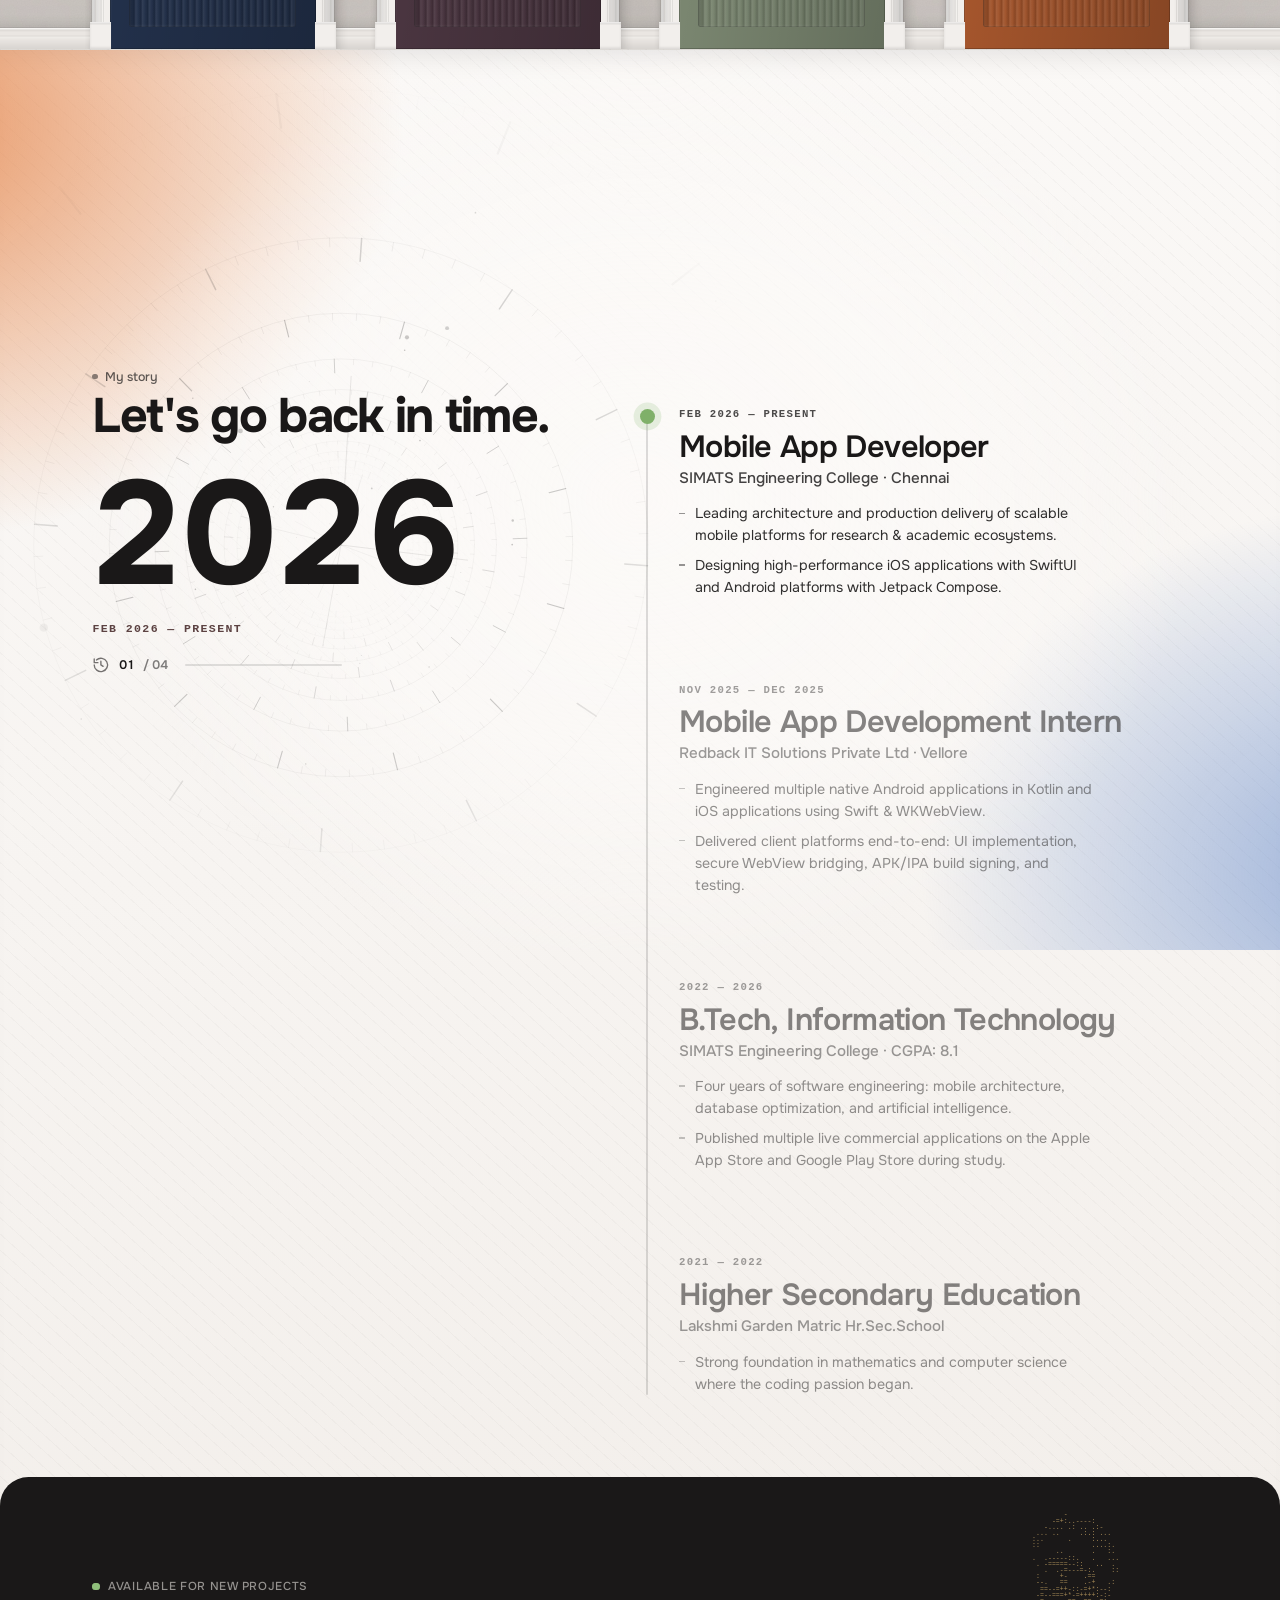
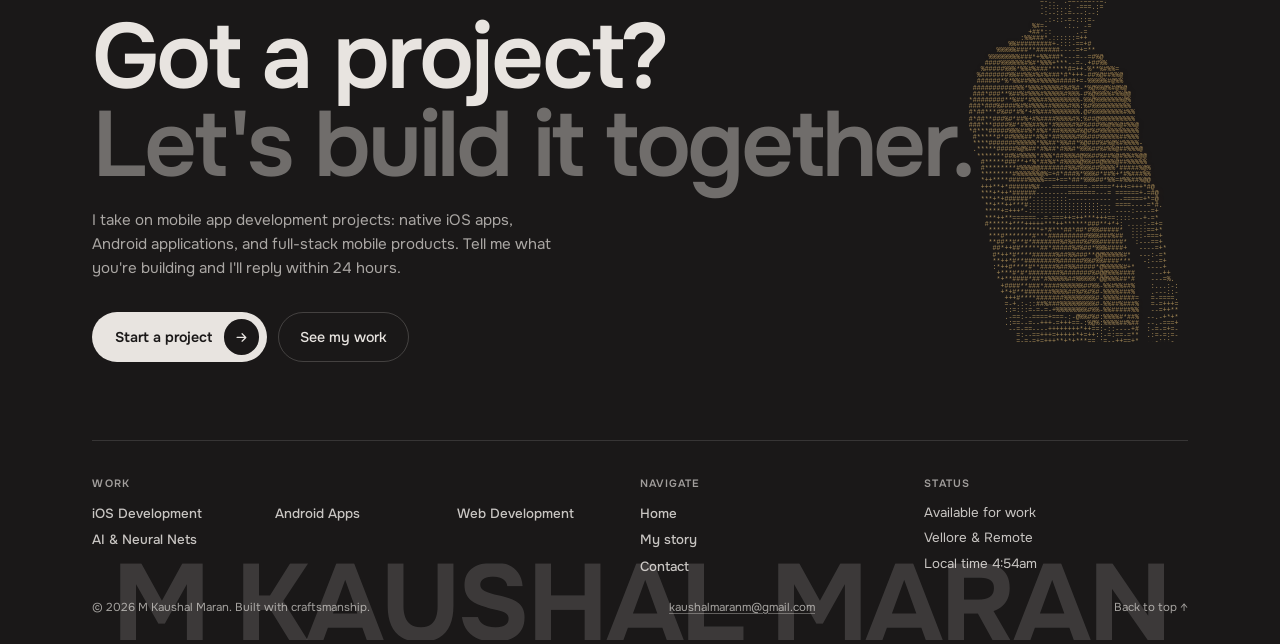
==== commit 43b2f1ae: "fix: standardize compact box layout, phone dimensions, and clean alignment across doors 1, 2, and 4" ====
--- a/index.html
+++ b/index.html
@@ -27,7 +27,7 @@
 <link rel="icon" type="image/png" sizes="192x192" href="icon-192.png">
 <link rel="apple-touch-icon" sizes="180x180" href="apple-touch-icon.png">
 <link rel="shortcut icon" href="favicon.ico">
-<link rel="stylesheet" href="css/style.css?v=3.5">
+<link rel="stylesheet" href="css/style.css?v=3.6">
 </head>
 
 <body>
@@ -829,7 +829,7 @@
 <script type="importmap">
 { "imports": { "lenis": "./vendor/lenis.min.mjs" } }
 </script>
-<script type="module" src="js/main.js?v=3.2"></script>
+<script type="module" src="js/main.js?v=3.3"></script>
 
 <!-- Google Analytics Cookie Banner -->
 <div class="ck" id="ck" role="region" aria-label="Analytics choice" hidden>
--- a/css/style.css
+++ b/css/style.css
@@ -1745,7 +1745,7 @@
 }
 .roomv__stack .phone {
   position: relative;
-  width: clamp(210px, 24vw, 290px);
+  width: clamp(190px, 20vw, 240px);
   transform-style: preserve-3d;
   transform: rotateY(-21deg) rotateX(6deg) rotateZ(1.2deg);
   transition: transform 1.2s cubic-bezier(.16,1,.3,1);
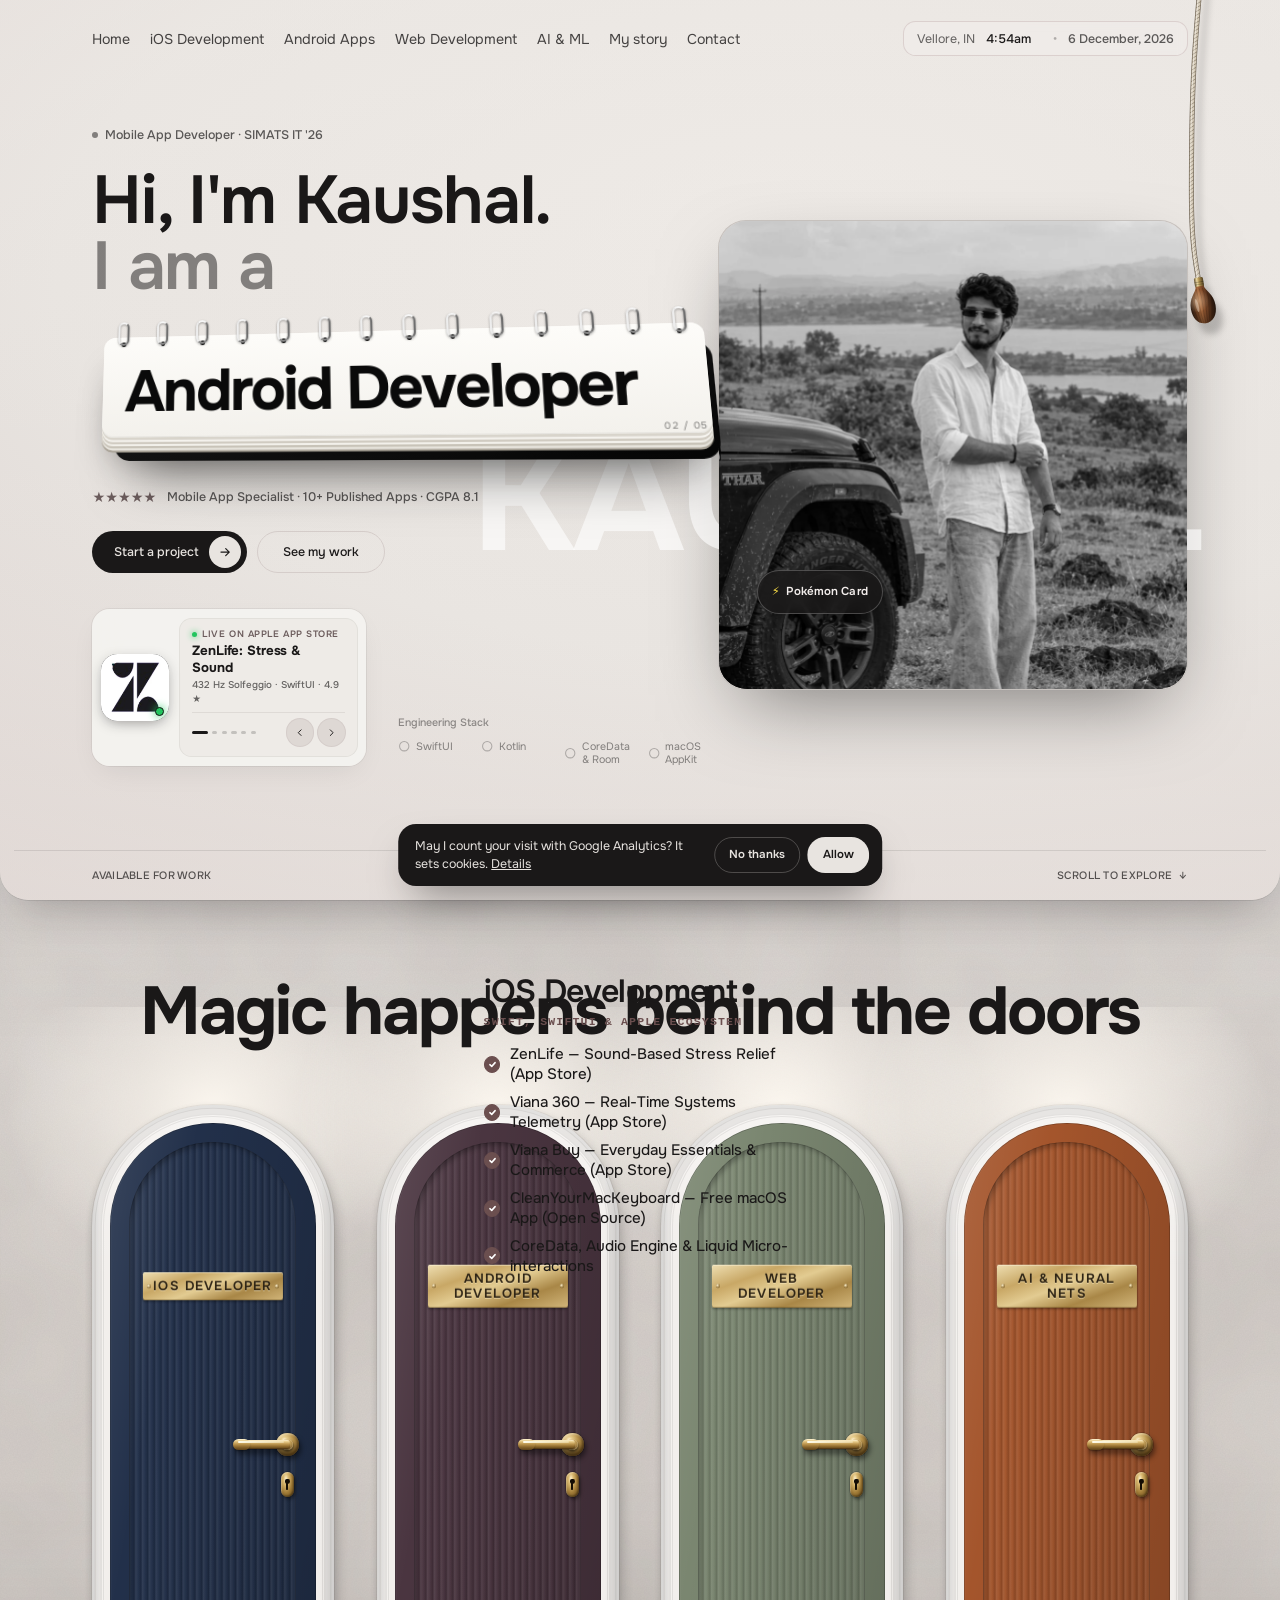
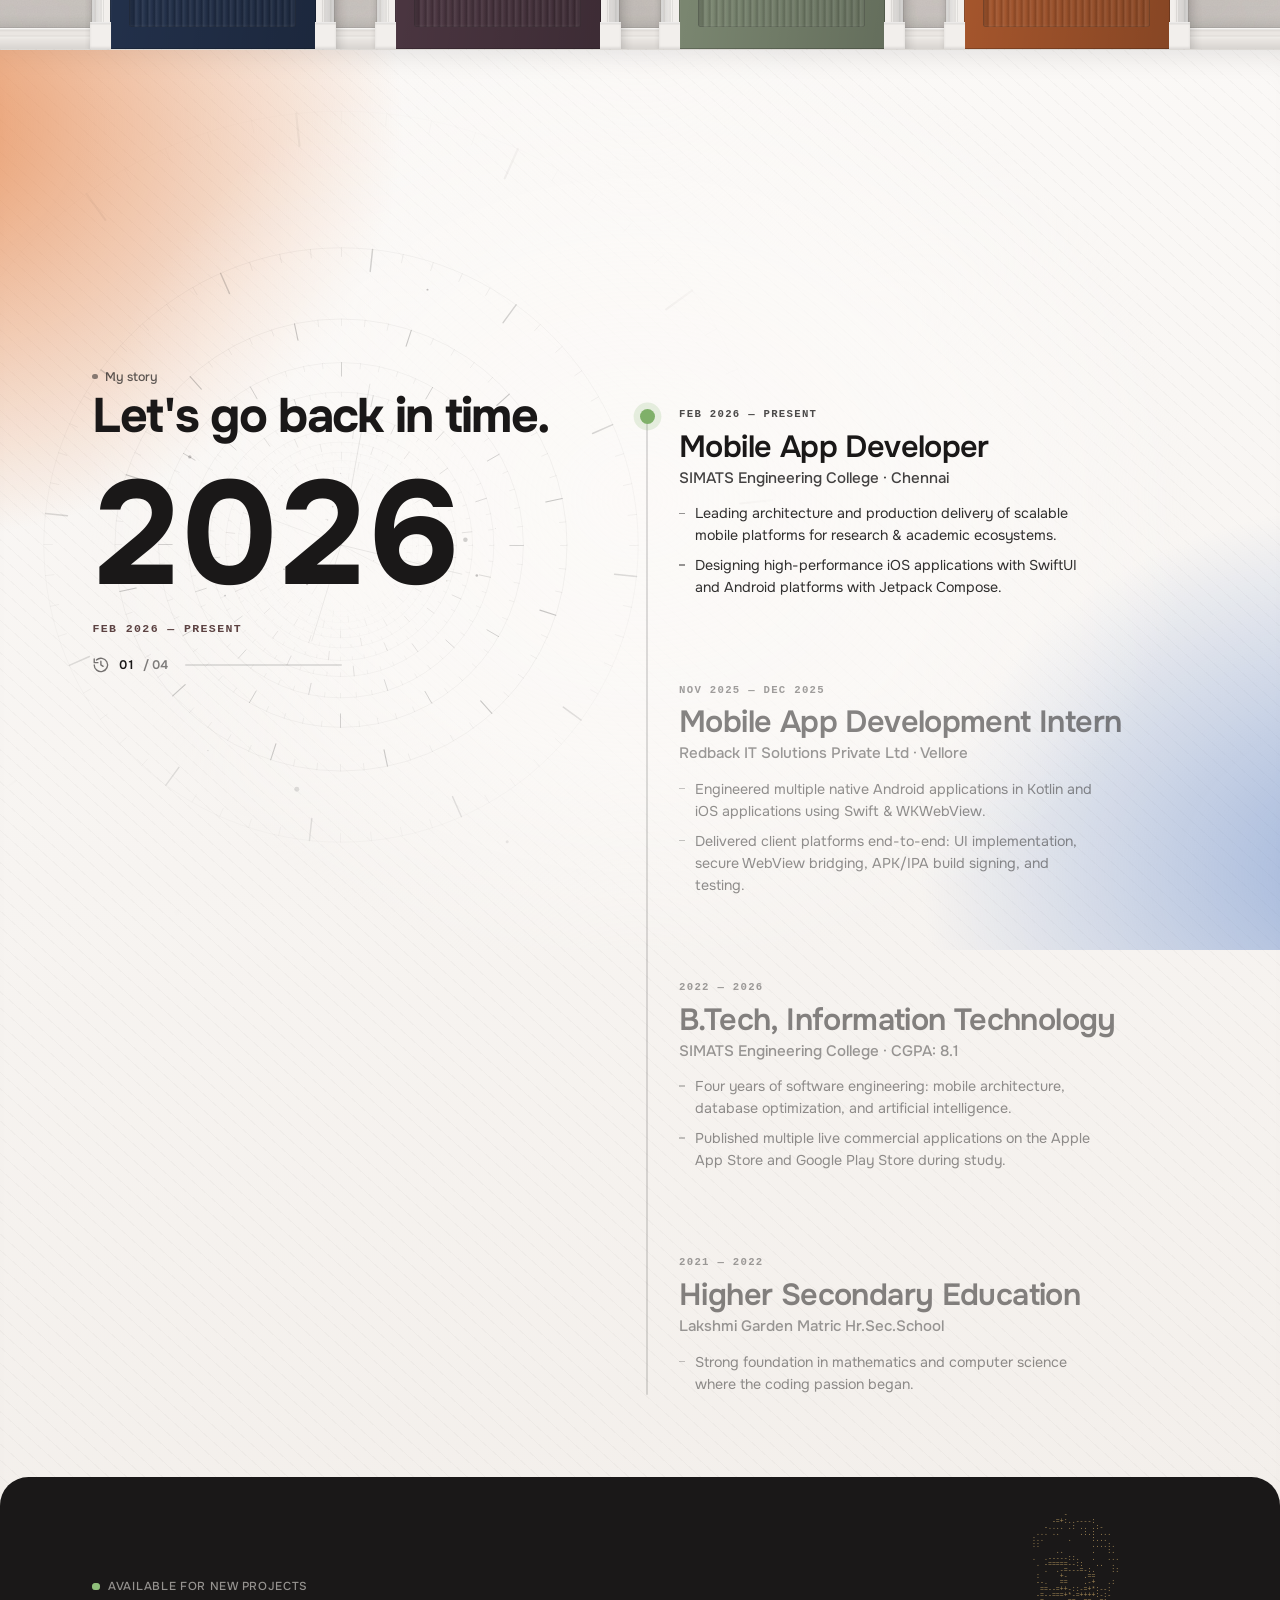
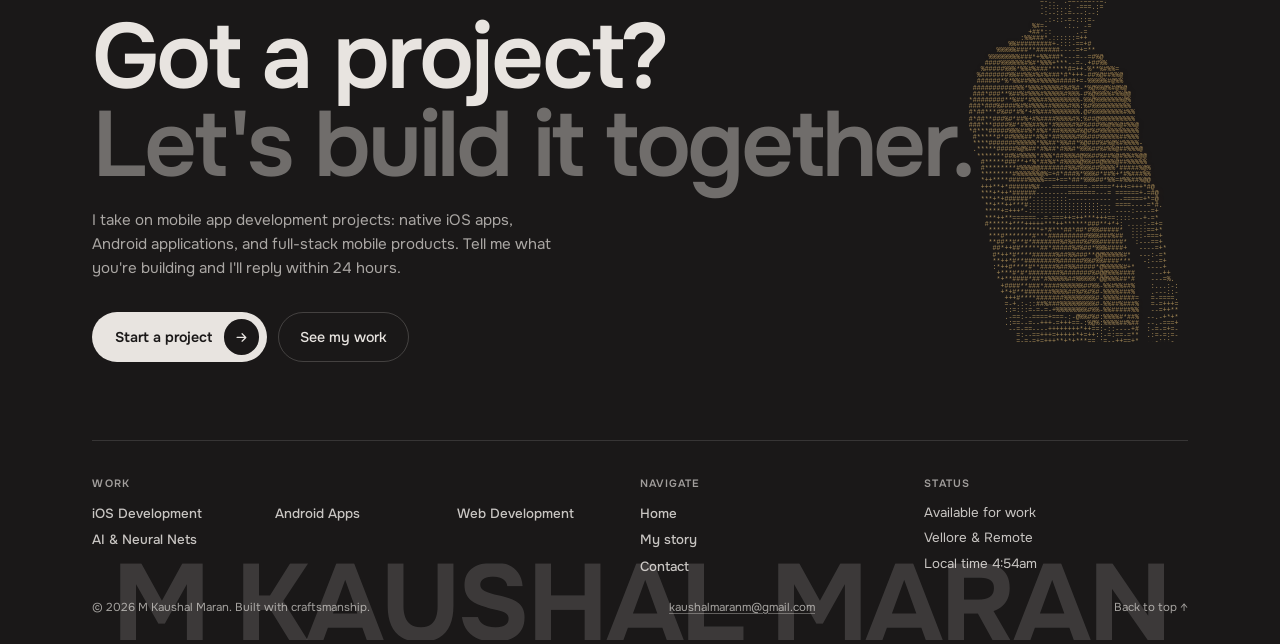
==== commit 927859e8: "fix: atomic card tag grouping, 6.2fr info grid layout, compact room intro, and phone sizing across a" ====
--- a/index.html
+++ b/index.html
@@ -27,7 +27,7 @@
 <link rel="icon" type="image/png" sizes="192x192" href="icon-192.png">
 <link rel="apple-touch-icon" sizes="180x180" href="apple-touch-icon.png">
 <link rel="shortcut icon" href="favicon.ico">
-<link rel="stylesheet" href="css/style.css?v=3.6">
+<link rel="stylesheet" href="css/style.css?v=3.7">
 </head>
 
 <body>
@@ -829,7 +829,7 @@
 <script type="importmap">
 { "imports": { "lenis": "./vendor/lenis.min.mjs" } }
 </script>
-<script type="module" src="js/main.js?v=3.3"></script>
+<script type="module" src="js/main.js?v=3.4"></script>
 
 <!-- Google Analytics Cookie Banner -->
 <div class="ck" id="ck" role="region" aria-label="Analytics choice" hidden>
--- a/css/style.css
+++ b/css/style.css
@@ -1405,11 +1405,11 @@
   z-index: 1;
   max-width: 88rem;
   margin: 0 auto;
-  padding: 32px max(20px, env(safe-area-inset-right)) 80px max(20px, env(safe-area-inset-left));
+  padding: 24px max(20px, env(safe-area-inset-right)) 60px max(20px, env(safe-area-inset-left));
 }
 @media (min-width: 1024px) {
   .roomv__wrap {
-    padding-inline: 88px;
+    padding-inline: 64px;
   }
 }
 .roomv__top {
@@ -1417,19 +1417,19 @@
   justify-content: space-between;
   align-items: center;
   gap: 16px;
-  padding-bottom: 48px;
+  padding-bottom: 20px;
 }
 .roomv__chip {
   display: inline-flex;
   align-items: center;
   gap: 8px;
-  height: 44px;
-  padding: 0 20px;
+  height: 40px;
+  padding: 0 18px;
   border-radius: 999px;
   border: 1px solid rgba(var(--fg-rgb), .16);
   background: rgba(var(--fg-rgb), .04);
   color: var(--foreground);
-  font-size: 14px;
+  font-size: 13px;
   font-weight: 600;
   cursor: pointer;
   transition: all .25s ease;
@@ -1440,7 +1440,7 @@
   transform: translateY(-2px);
 }
 .roomv__door {
-  font-size: 13px;
+  font-size: 12px;
   font-weight: 600;
   letter-spacing: .08em;
   text-transform: uppercase;
@@ -1450,26 +1450,26 @@
   display: flex;
   flex-direction: column;
   align-items: flex-start;
-  gap: 16px;
-  padding-bottom: 56px;
+  gap: 8px;
+  padding-bottom: 22px;
   text-align: left;
 }
 .roomv__intro h1 {
-  font-size: clamp(36px, 6.5vw, 84px);
+  font-size: clamp(26px, 4vw, 46px);
   font-weight: 700;
   letter-spacing: -.03em;
-  line-height: .98;
+  line-height: 1.05;
 }
 .roomv__intro p {
-  max-width: 58ch;
-  font-size: 17px;
-  line-height: 1.6;
+  max-width: 54ch;
+  font-size: 14.5px;
+  line-height: 1.5;
   color: rgba(var(--fg-rgb), .72);
 }
 .roomv__intro .count {
   display: inline-block;
   font-family: ui-monospace, 'SF Mono', Menlo, Consolas, monospace;
-  font-size: 12px;
+  font-size: 11px;
   font-weight: 600;
   letter-spacing: .12em;
   text-transform: uppercase;
@@ -1483,9 +1483,9 @@
 }
 .roomv__stack .card {
   position: sticky;
-  top: calc(clamp(48px, 6vh, 68px) + var(--i, 0) * 14px);
-  margin-bottom: 8vh;
-  border-radius: 28px;
+  top: calc(clamp(40px, 5vh, 60px) + var(--i, 0) * 14px);
+  margin-bottom: 7vh;
+  border-radius: 26px;
   background: var(--surface, #F3F0EC);
   box-shadow: 0 -1px 0 rgba(255,255,255,.6) inset, 0 30px 60px -30px rgba(26,24,24,.35), 0 -12px 40px -24px rgba(26,24,24,.25);
   border: 1px solid var(--line, rgba(26,24,24,.08));
@@ -1508,9 +1508,9 @@
 }
 @media (min-width: 720px) {
   .roomv__stack .card__in {
-    grid-template-columns: minmax(0, 5fr) minmax(0, 7fr);
+    grid-template-columns: minmax(0, 6.2fr) minmax(0, 5.8fr);
     gap: 32px;
-    padding: 32px 38px;
+    padding: 28px 34px;
     align-items: center;
     min-height: auto;
   }
@@ -1521,7 +1521,7 @@
     order: 2;
   }
   .roomv__stack .card.flip .card__in {
-    grid-template-columns: minmax(0, 6.2fr) minmax(0, 5.8fr);
+    grid-template-columns: minmax(0, 5.8fr) minmax(0, 6.2fr);
   }
   .roomv__stack .card.flip .stage {
     order: 1;
@@ -1532,8 +1532,12 @@
 }
 @media (min-width: 1024px) {
   .roomv__stack .card__in {
+    grid-template-columns: minmax(0, 6.2fr) minmax(0, 5.8fr);
     gap: 36px;
-    padding: 36px 44px;
+    padding: 30px 38px;
+  }
+  .roomv__stack .card.flip .card__in {
+    grid-template-columns: minmax(0, 5.8fr) minmax(0, 6.2fr);
   }
 }
 @media (max-width: 639.98px) {
@@ -1615,6 +1619,13 @@
   color: var(--accent-from, #C4B0B0);
   line-height: 1.25;
 }
+.card__tag-grp {
+  display: inline-flex;
+  align-items: center;
+  gap: 8px;
+  white-space: nowrap !important;
+  flex-shrink: 0;
+}
 .roomv__stack .card__meta .no {
   white-space: nowrap !important;
   flex-shrink: 0;
@@ -1630,7 +1641,7 @@
   flex-shrink: 0;
 }
 .roomv__stack .card__cat {
-  white-space: nowrap;
+  white-space: nowrap !important;
   flex-shrink: 0;
 }
 .roomv__stack h2 {
@@ -1741,11 +1752,11 @@
   perspective-origin: 50% 45%;
   display: grid;
   place-items: center;
-  padding: 10px 0 24px;
+  padding: 6px 0 16px;
 }
 .roomv__stack .phone {
   position: relative;
-  width: clamp(190px, 20vw, 240px);
+  width: clamp(175px, 17.5vw, 215px);
   transform-style: preserve-3d;
   transform: rotateY(-21deg) rotateX(6deg) rotateZ(1.2deg);
   transition: transform 1.2s cubic-bezier(.16,1,.3,1);
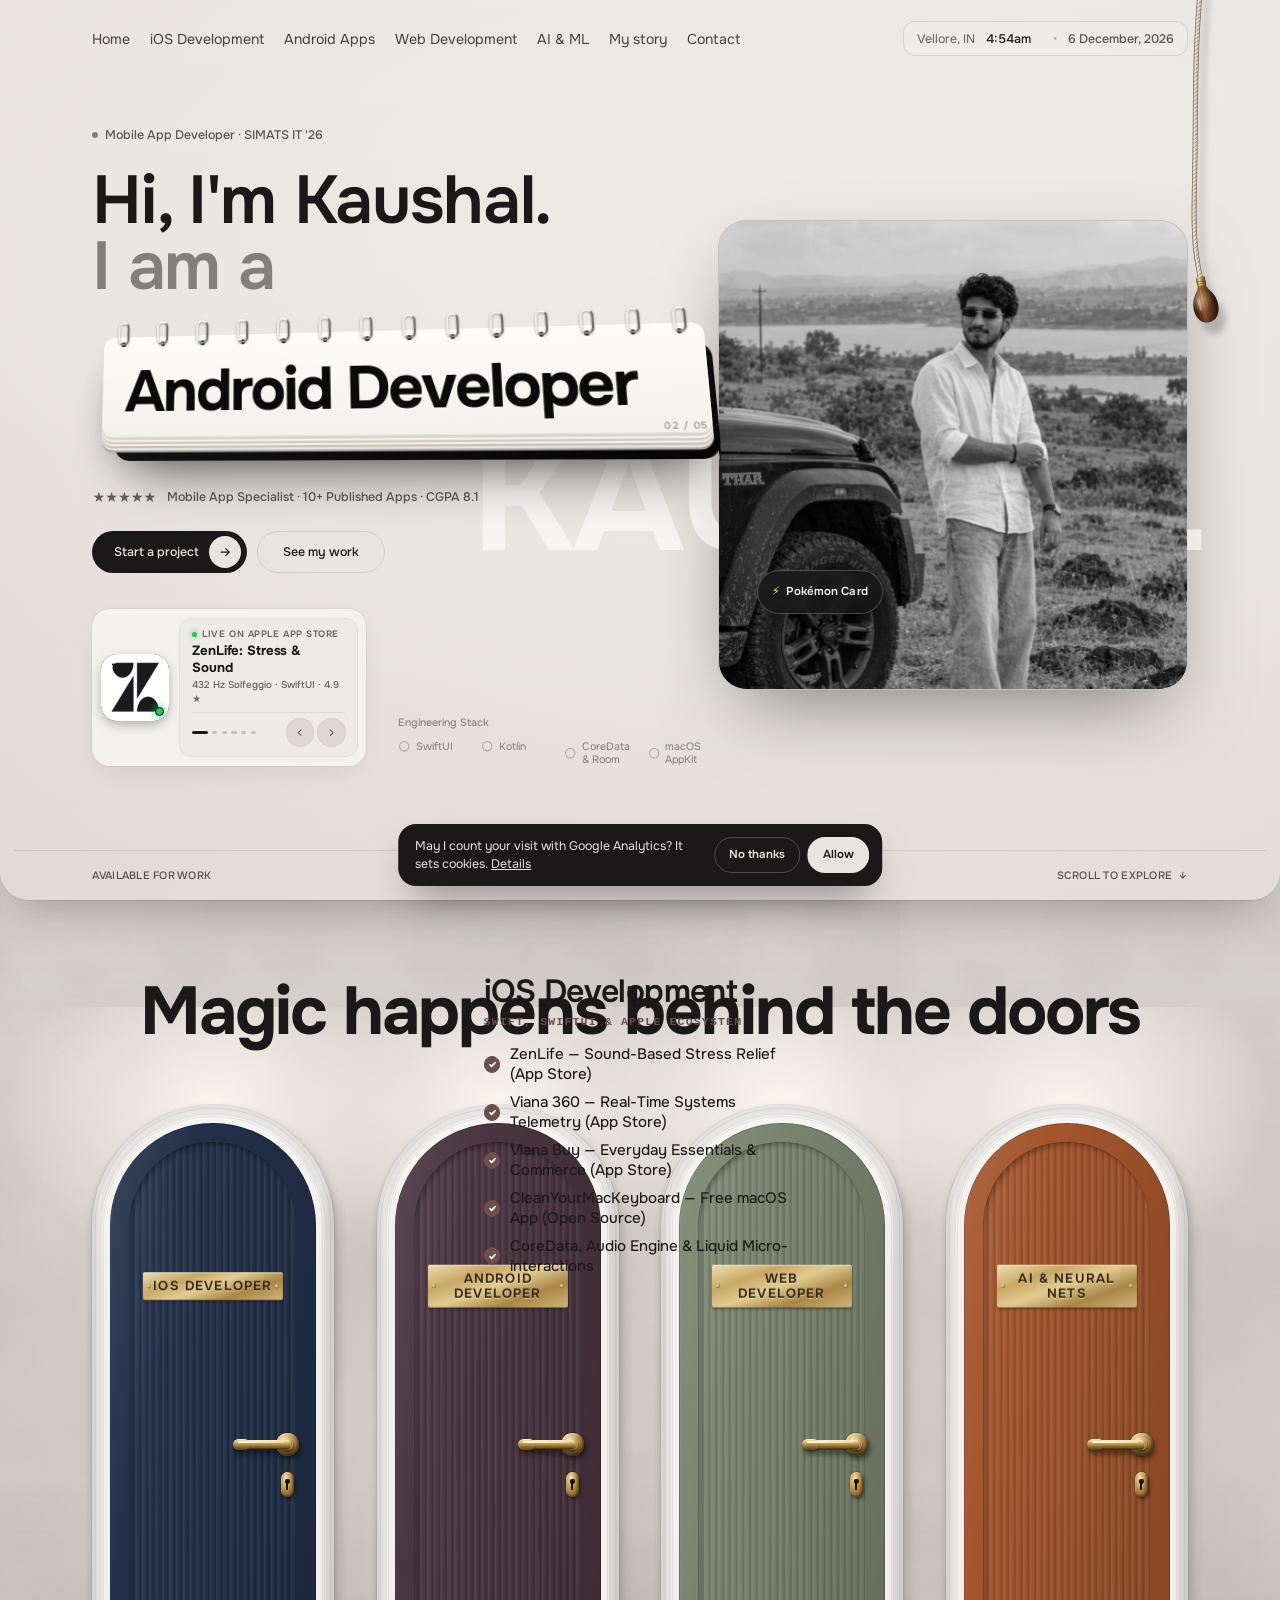
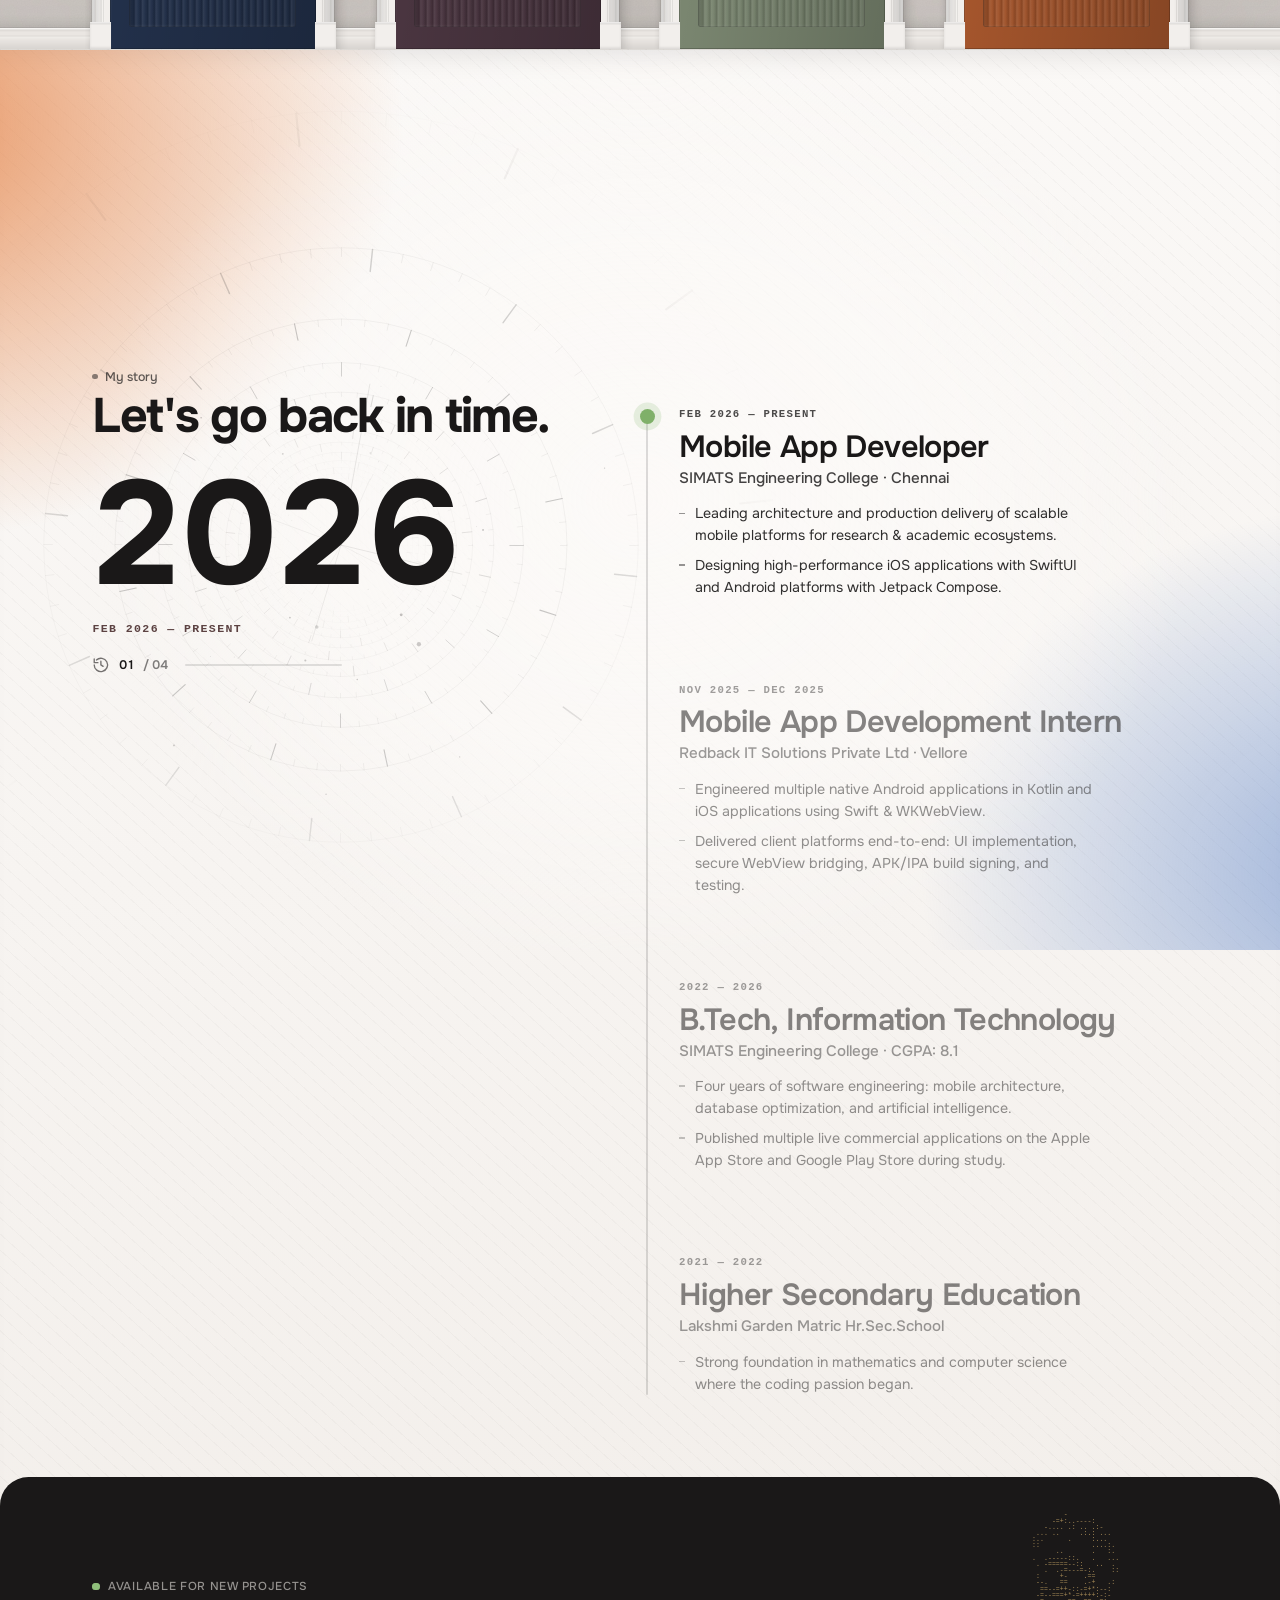
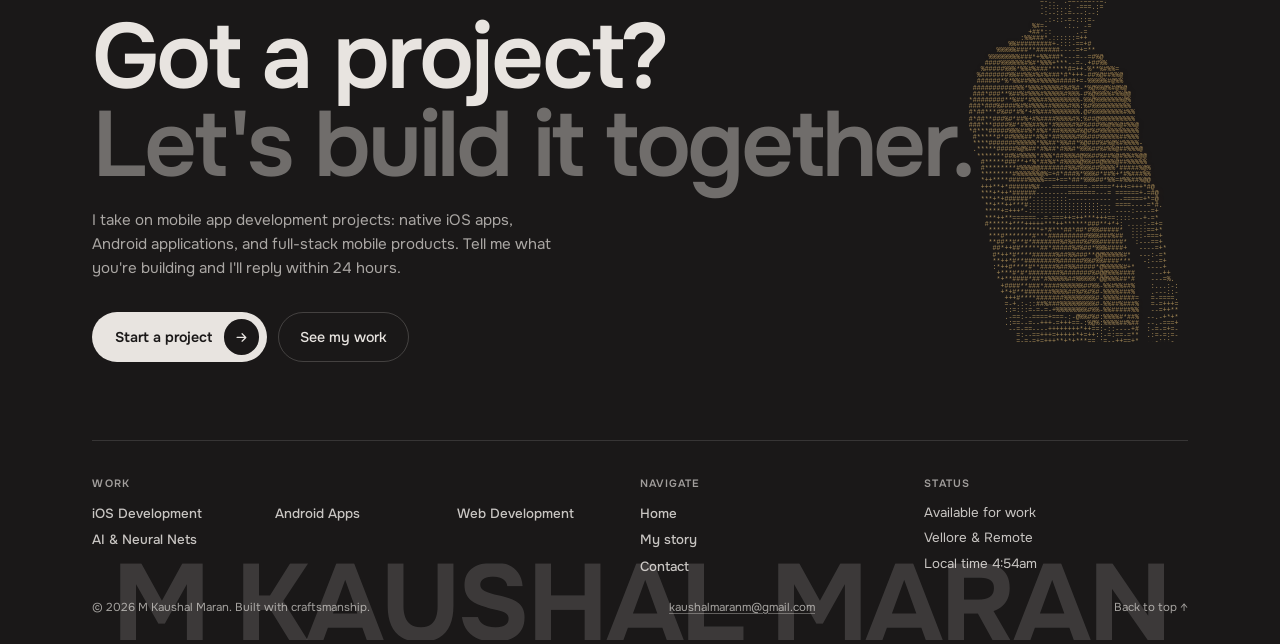
==== commit aa627445: "fix: uniform card min-height, mac-frame scaling, extended scroll stack padding, and cumulative 3D sc" ====
--- a/index.html
+++ b/index.html
@@ -27,7 +27,7 @@
 <link rel="icon" type="image/png" sizes="192x192" href="icon-192.png">
 <link rel="apple-touch-icon" sizes="180x180" href="apple-touch-icon.png">
 <link rel="shortcut icon" href="favicon.ico">
-<link rel="stylesheet" href="css/style.css?v=3.7">
+<link rel="stylesheet" href="css/style.css?v=3.8">
 </head>
 
 <body>
@@ -829,7 +829,7 @@
 <script type="importmap">
 { "imports": { "lenis": "./vendor/lenis.min.mjs" } }
 </script>
-<script type="module" src="js/main.js?v=3.4"></script>
+<script type="module" src="js/main.js?v=3.5"></script>
 
 <!-- Google Analytics Cookie Banner -->
 <div class="ck" id="ck" role="region" aria-label="Analytics choice" hidden>
--- a/css/style.css
+++ b/css/style.css
@@ -1479,7 +1479,7 @@
 /* ---------- STACKED CARDS ---------- */
 .roomv__stack {
   position: relative;
-  padding-bottom: 14vh;
+  padding-bottom: clamp(260px, 45vh, 420px);
 }
 .roomv__stack .card {
   position: sticky;
@@ -1493,6 +1493,9 @@
   will-change: transform;
   overflow: hidden;
   transition: transform 0.25s cubic-bezier(.16,1,.3,1), filter 0.25s ease;
+  min-height: clamp(480px, 56vh, 540px);
+  display: flex;
+  flex-direction: column;
 }
 html[data-mode="dark"] .roomv__stack .card {
   background: var(--surface, #232020);
@@ -1500,10 +1503,11 @@
   border-color: rgba(232,228,224,.08);
 }
 .roomv__stack .card__in {
+  flex: 1;
   display: grid;
   gap: 24px;
   padding: 24px;
-  min-height: auto;
+  min-height: clamp(480px, 56vh, 540px);
   align-items: center;
 }
 @media (min-width: 720px) {
@@ -1512,7 +1516,7 @@
     gap: 32px;
     padding: 28px 34px;
     align-items: center;
-    min-height: auto;
+    min-height: clamp(480px, 56vh, 540px);
   }
   .roomv__stack .card:not(.flip) .card__info {
     order: 1;
@@ -1535,6 +1539,7 @@
     grid-template-columns: minmax(0, 6.2fr) minmax(0, 5.8fr);
     gap: 36px;
     padding: 30px 38px;
+    min-height: clamp(480px, 56vh, 540px);
   }
   .roomv__stack .card.flip .card__in {
     grid-template-columns: minmax(0, 5.8fr) minmax(0, 6.2fr);
@@ -1582,6 +1587,8 @@
   display: flex;
   flex-direction: column;
   align-items: flex-start;
+  justify-content: center;
+  min-height: 100%;
 }
 .roomv__stack .app {
   display: flex;
@@ -1752,6 +1759,8 @@
   perspective-origin: 50% 45%;
   display: grid;
   place-items: center;
+  align-content: center;
+  min-height: 420px;
   padding: 6px 0 16px;
 }
 .roomv__stack .phone {
@@ -3192,7 +3201,7 @@
    ══════════════════════════════════════════════════════════════ */
 .mac-frame {
   position: relative;
-  width: clamp(280px, 38vw, 440px);
+  width: clamp(320px, 40vw, 480px);
   max-width: 100%;
   transform-style: preserve-3d;
   transform: rotateY(-14deg) rotateX(4deg) rotateZ(0.8deg);
